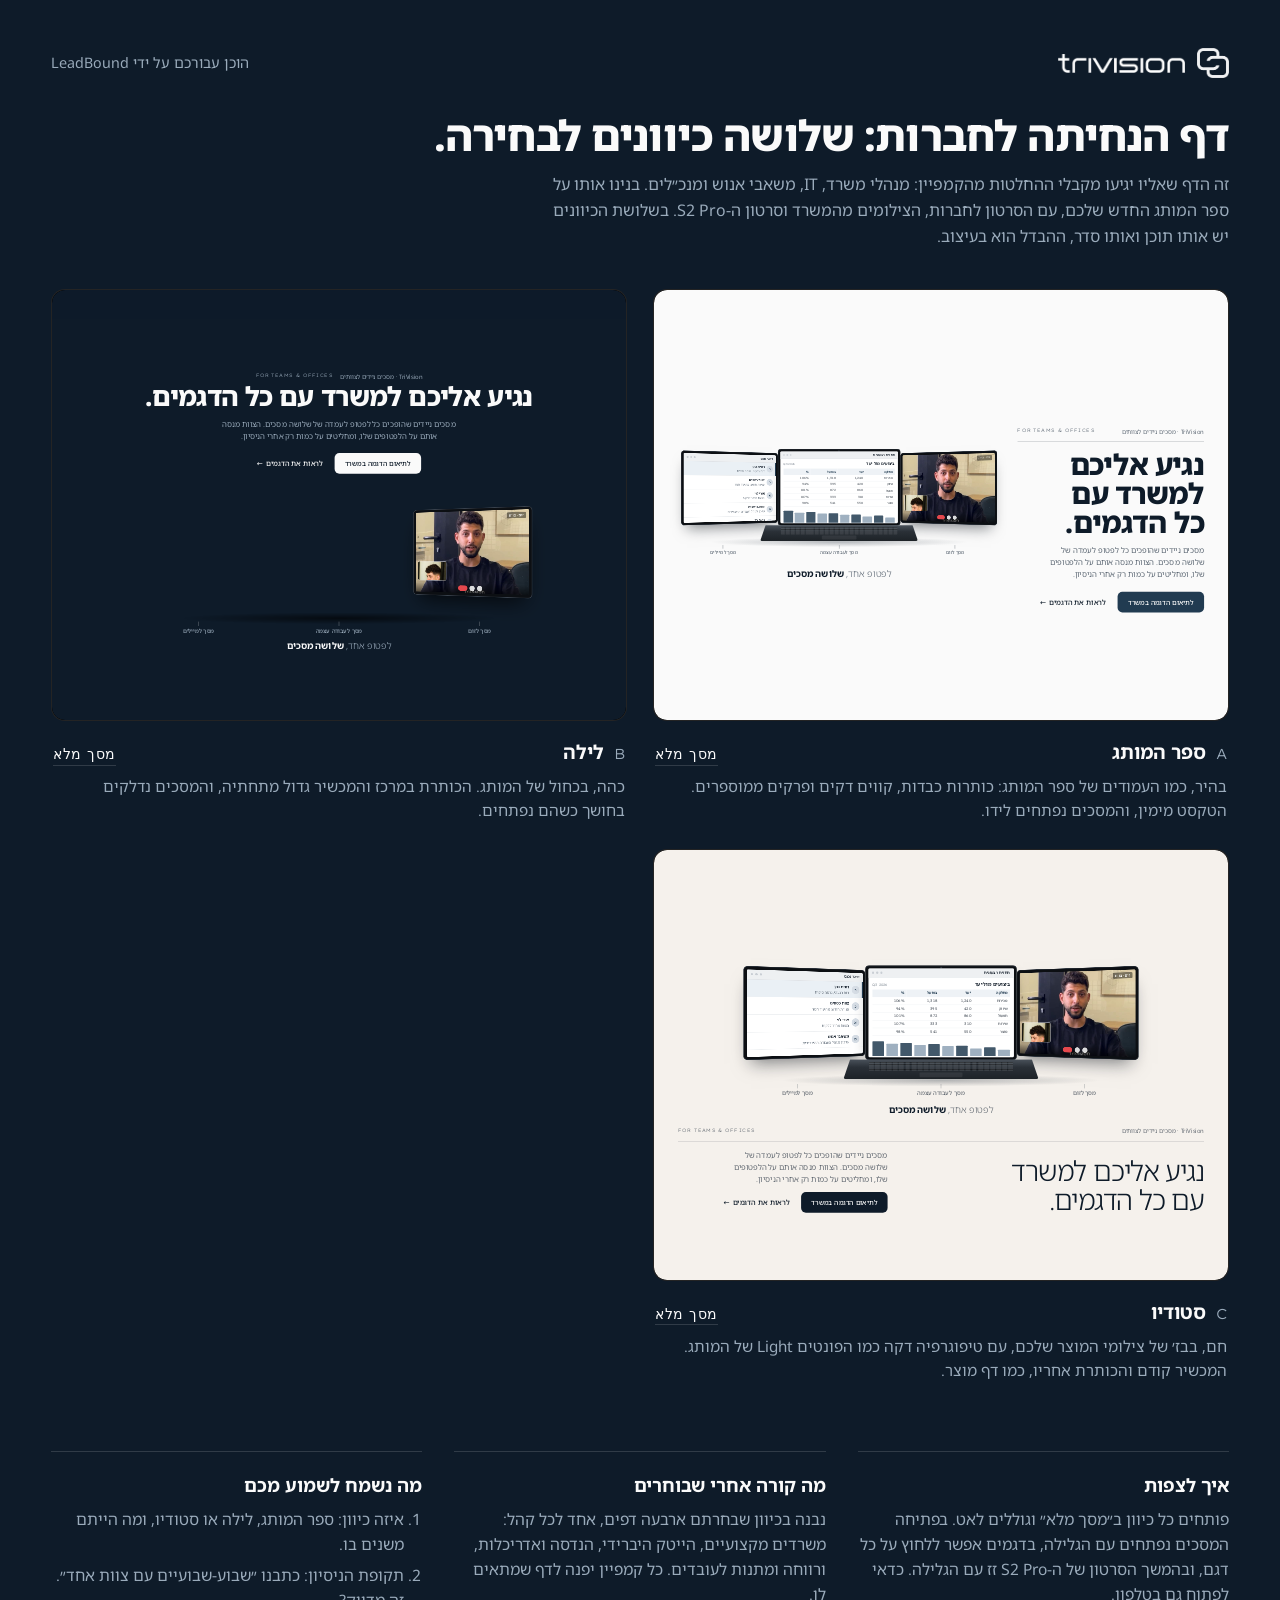
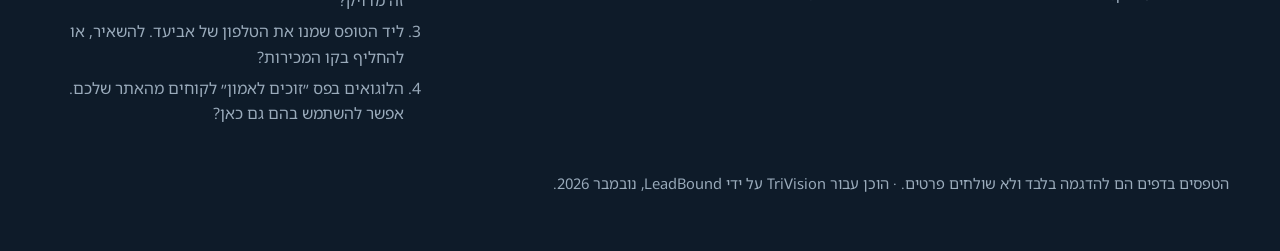
==== index.html @ d9ed1851 "Update TriVision landing mockups (2026-11-02) Co-Authored-By: Claude Opus 5.5 <noreply@anthropic.com" ====
<!doctype html>
<html lang="he" dir="rtl">
<head>
<meta charset="utf-8">
<meta name="robots" content="noindex, nofollow">
<meta name="viewport" content="width=device-width, initial-scale=1">
<title>TriVision · דף נחיתה לחברות</title>
<link rel="icon" href="assets/brand/icon-navy.png">
<link rel="preconnect" href="https://fonts.googleapis.com"><link rel="preconnect" href="https://fonts.gstatic.com" crossorigin><link rel="stylesheet" href="https://fonts.googleapis.com/css2?family=Noto+Sans+Hebrew:wght@300;400;500;700;800&family=Lexend+Exa:wght@200;300;400&display=swap">
<style>
  :root { --bg: #0e1b29; --ink: #fafafa; --soft: #9aabbb; --line: rgb(250 250 250 / 0.14); }
  * { box-sizing: border-box; }
  body { margin: 0; background: var(--bg); color: var(--ink); font: 400 16px/1.6 "Noto Sans Hebrew", system-ui, sans-serif; }
  bdi { white-space: nowrap; }
  header { padding: 48px clamp(16px, 4vw, 56px) 8px; max-width: 1840px; margin: auto; }
  .brand { display: flex; align-items: center; gap: 12px; margin-bottom: 34px; }
  .brand img { filter: brightness(0) invert(1); }
  h1 { margin: 0; font-weight: 800; font-size: clamp(1.8rem, 1.2rem + 1.8vw, 2.8rem); letter-spacing: -0.02em; line-height: 1.1; }
  header p { margin: 14px 0 0; color: var(--soft); max-width: 76ch; }
  .grid { display: grid; grid-template-columns: repeat(3, minmax(0, 1fr)); gap: 26px; padding: 32px clamp(16px, 4vw, 56px) 40px; max-width: 1840px; margin: auto; }
  @media (max-width: 1300px) { .grid { grid-template-columns: repeat(2, minmax(0, 1fr)); } }
  @media (max-width: 800px) { .grid { grid-template-columns: 1fr; } }
  figure { margin: 0; display: flex; flex-direction: column; }
  .frame { position: relative; aspect-ratio: 4 / 3; border: 1px solid var(--line); border-radius: 14px; overflow: hidden; background: #000; }
  iframe { position: absolute; top: 0; right: 0; width: 1440px; height: 1080px; border: 0; transform-origin: top right; }
  figcaption { padding: 16px 2px 0; }
  .row { display: flex; justify-content: space-between; align-items: baseline; gap: 16px; }
  figcaption b { font-weight: 700; font-size: 1.2rem; }
  figcaption p { margin: 6px 0 0; color: var(--soft); font-size: 0.96rem; max-width: 62ch; }
  figcaption a { color: var(--ink); font: 300 0.85rem/1 "Lexend Exa", sans-serif; letter-spacing: .04em; white-space: nowrap; text-decoration: none; border-bottom: 1px solid var(--line); padding-bottom: 4px; }
  .num { font: 300 0.9rem/1 "Lexend Exa", sans-serif; color: var(--soft); margin-inline-end: 10px; }
  .by { margin-inline-start: auto; font-size: .9rem; color: var(--soft); }
  .next { max-width: 1840px; margin: 0 auto 40px; padding: 28px clamp(16px, 4vw, 56px) 0; display: grid; grid-template-columns: repeat(3, minmax(0, 1fr)); gap: 32px; }
  .next > div { border-top: 1px solid var(--line); padding-top: 18px; }
  .next h2 { margin: 0 0 8px; font-size: 1.15rem; font-weight: 700; }
  .next p, .next ol { margin: 0; color: var(--soft); font-size: .98rem; }
  .next ol { padding-inline-start: 1.2em; }
  .next li { margin-bottom: 6px; }
  @media (max-width: 900px) { .next { grid-template-columns: 1fr; } }
  footer { max-width: 1840px; margin: auto; padding: 0 clamp(16px, 4vw, 56px) 56px; color: var(--soft); font-size: 0.92rem; }
</style>
</head>
<body>
<header>
  <div class="brand"><img src="assets/brand/icon-navy.png" alt="" style="height:30px"><img src="assets/brand/wordmark-ink.png" alt="TriVision" style="height:19px"><span class="by">הוכן עבורכם על ידי LeadBound</span></div>
  <h1>דף הנחיתה לחברות: שלושה כיוונים לבחירה.</h1>
  <p>זה הדף שאליו יגיעו מקבלי ההחלטות מהקמפיין: מנהלי משרד, IT, משאבי אנוש ומנכ״לים. בנינו אותו על ספר המותג החדש שלכם, עם הסרטון לחברות, הצילומים מהמשרד וסרטון ה-<bdi>S2 Pro</bdi>. בשלושת הכיוונים יש אותו תוכן ואותו סדר, ההבדל הוא בעיצוב.</p>
</header>
<main class="grid">
  <figure><div class="frame"><iframe src="a-brand/index.html" title="כיוון A" loading="lazy"></iframe></div>
    <figcaption><div class="row"><div><span class="num">A</span><b>ספר המותג</b></div><a href="a-brand/index.html" target="_blank">מסך מלא</a></div>
    <p>בהיר, כמו העמודים של ספר המותג: כותרות כבדות, קווים דקים ופרקים ממוספרים. הטקסט מימין, והמסכים נפתחים לידו.</p></figcaption></figure>
  <figure><div class="frame"><iframe src="b-night/index.html" title="כיוון B" loading="lazy"></iframe></div>
    <figcaption><div class="row"><div><span class="num">B</span><b>לילה</b></div><a href="b-night/index.html" target="_blank">מסך מלא</a></div>
    <p>כהה, בכחול של המותג. הכותרת במרכז והמכשיר גדול מתחתיה, והמסכים נדלקים בחושך כשהם נפתחים.</p></figcaption></figure>
  <figure><div class="frame"><iframe src="c-studio/index.html" title="כיוון C" loading="lazy"></iframe></div>
    <figcaption><div class="row"><div><span class="num">C</span><b>סטודיו</b></div><a href="c-studio/index.html" target="_blank">מסך מלא</a></div>
    <p>חם, בבז׳ של צילומי המוצר שלכם, עם טיפוגרפיה דקה כמו הפונטים Light של המותג. המכשיר קודם והכותרת אחריו, כמו דף מוצר.</p></figcaption></figure>
</main>
<section class="next">
  <div><h2>איך לצפות</h2><p>פותחים כל כיוון ב״מסך מלא״ וגוללים לאט. בפתיחה המסכים נפתחים עם הגלילה, בדגמים אפשר ללחוץ על כל דגם, ובהמשך הסרטון של ה-<bdi>S2 Pro</bdi> זז עם הגלילה. כדאי לפתוח גם בטלפון.</p></div>
  <div><h2>מה קורה אחרי שבוחרים</h2><p>נבנה בכיוון שבחרתם ארבעה דפים, אחד לכל קהל: משרדים מקצועיים, הייטק היברידי, הנדסה ואדריכלות, ורווחה ומתנות לעובדים. כל קמפיין יפנה לדף שמתאים לו.</p></div>
  <div><h2>מה נשמח לשמוע מכם</h2><ol>
    <li>איזה כיוון: ספר המותג, לילה או סטודיו, ומה הייתם משנים בו.</li>
    <li>תקופת הניסיון: כתבנו ״שבוע-שבועיים עם צוות אחד״. זה מדויק?</li>
    <li>ליד הטופס שמנו את הטלפון של אביעד. להשאיר, או להחליף בקו המכירות?</li>
    <li>הלוגואים בפס ״זוכים לאמון״ לקוחים מהאתר שלכם. אפשר להשתמש בהם גם כאן?</li>
  </ol></div>
</section>
<footer>הטפסים בדפים הם להדגמה בלבד ולא שולחים פרטים. · הוכן עבור TriVision על ידי LeadBound, נובמבר 2026.</footer>
<script>
  // scale each 1440px-wide preview to its frame
  const fit = () => document.querySelectorAll('.frame').forEach((f) => {
    const s = f.clientWidth / 1440; const i = f.querySelector('iframe');
    i.style.transform = `scale(${s})`; i.style.height = (f.clientHeight / s) + 'px';
  });
  addEventListener('resize', fit); fit();
</script>
</body>
</html>
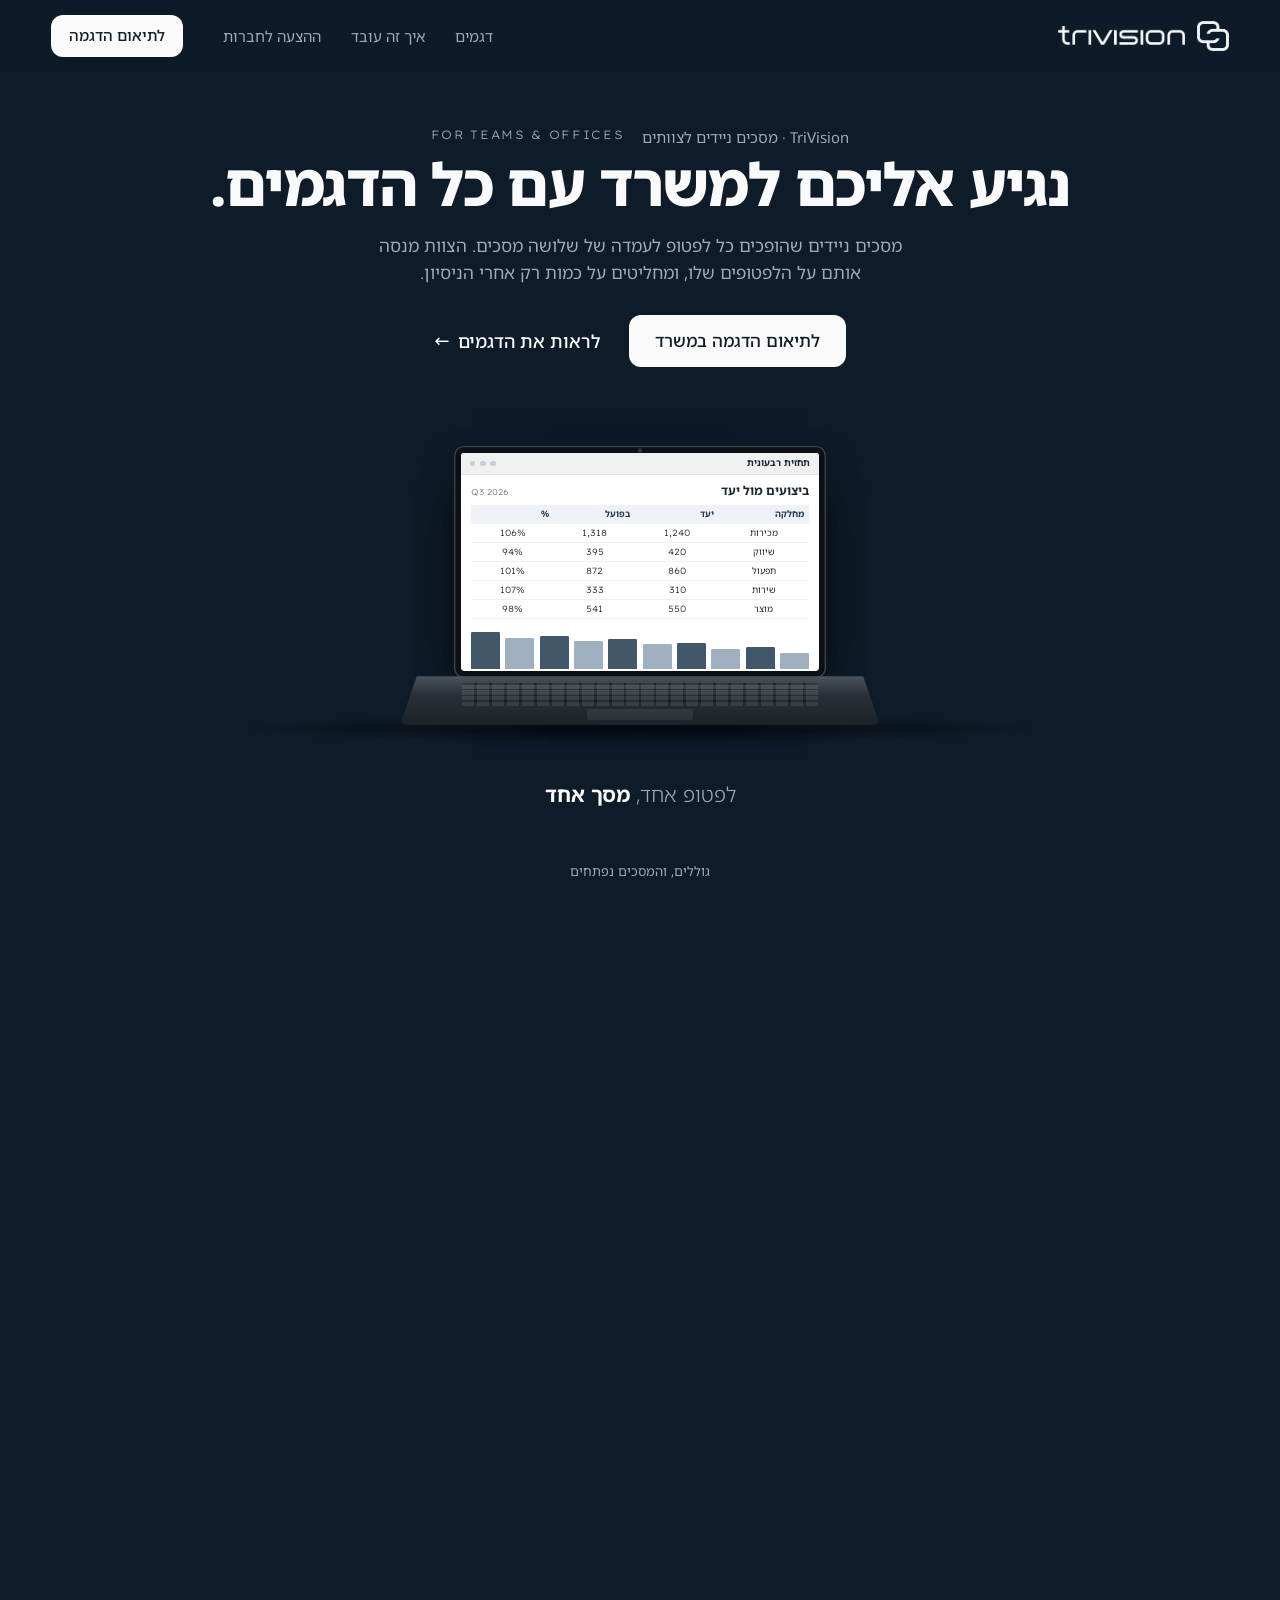
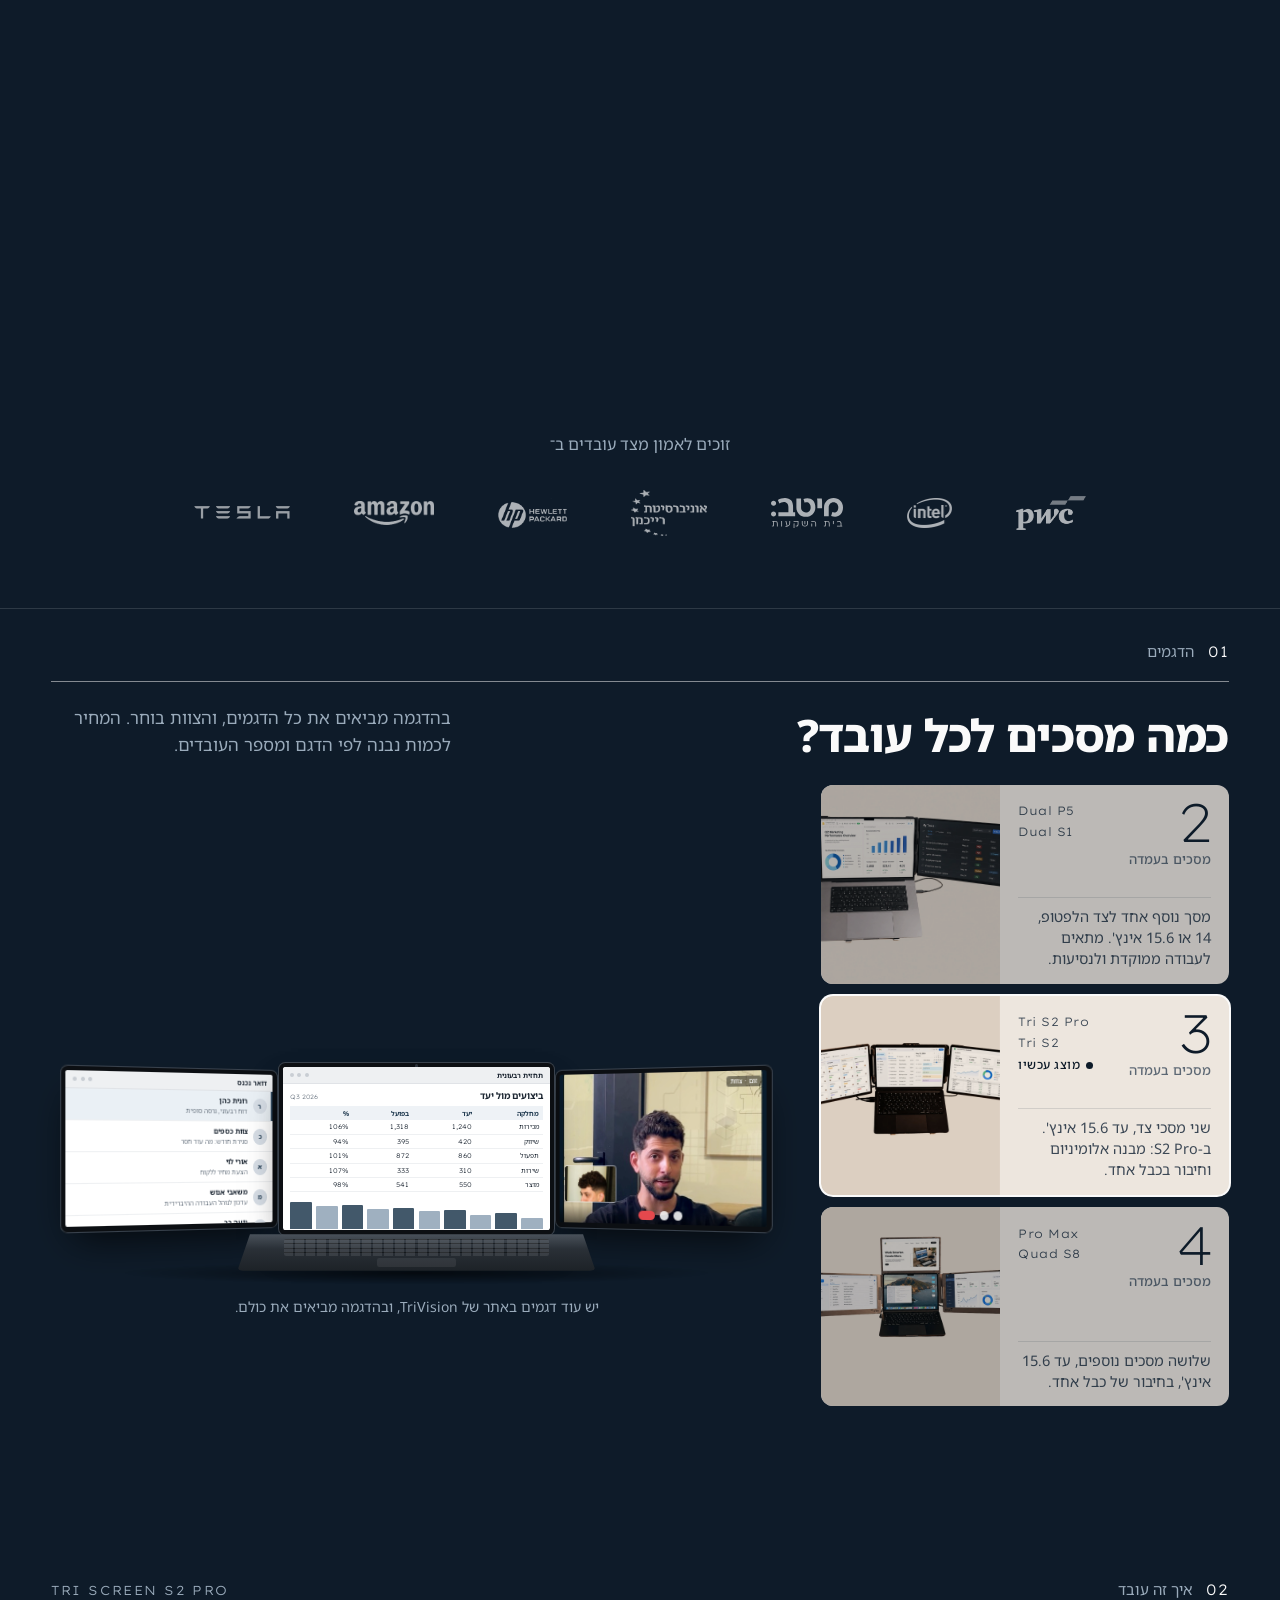
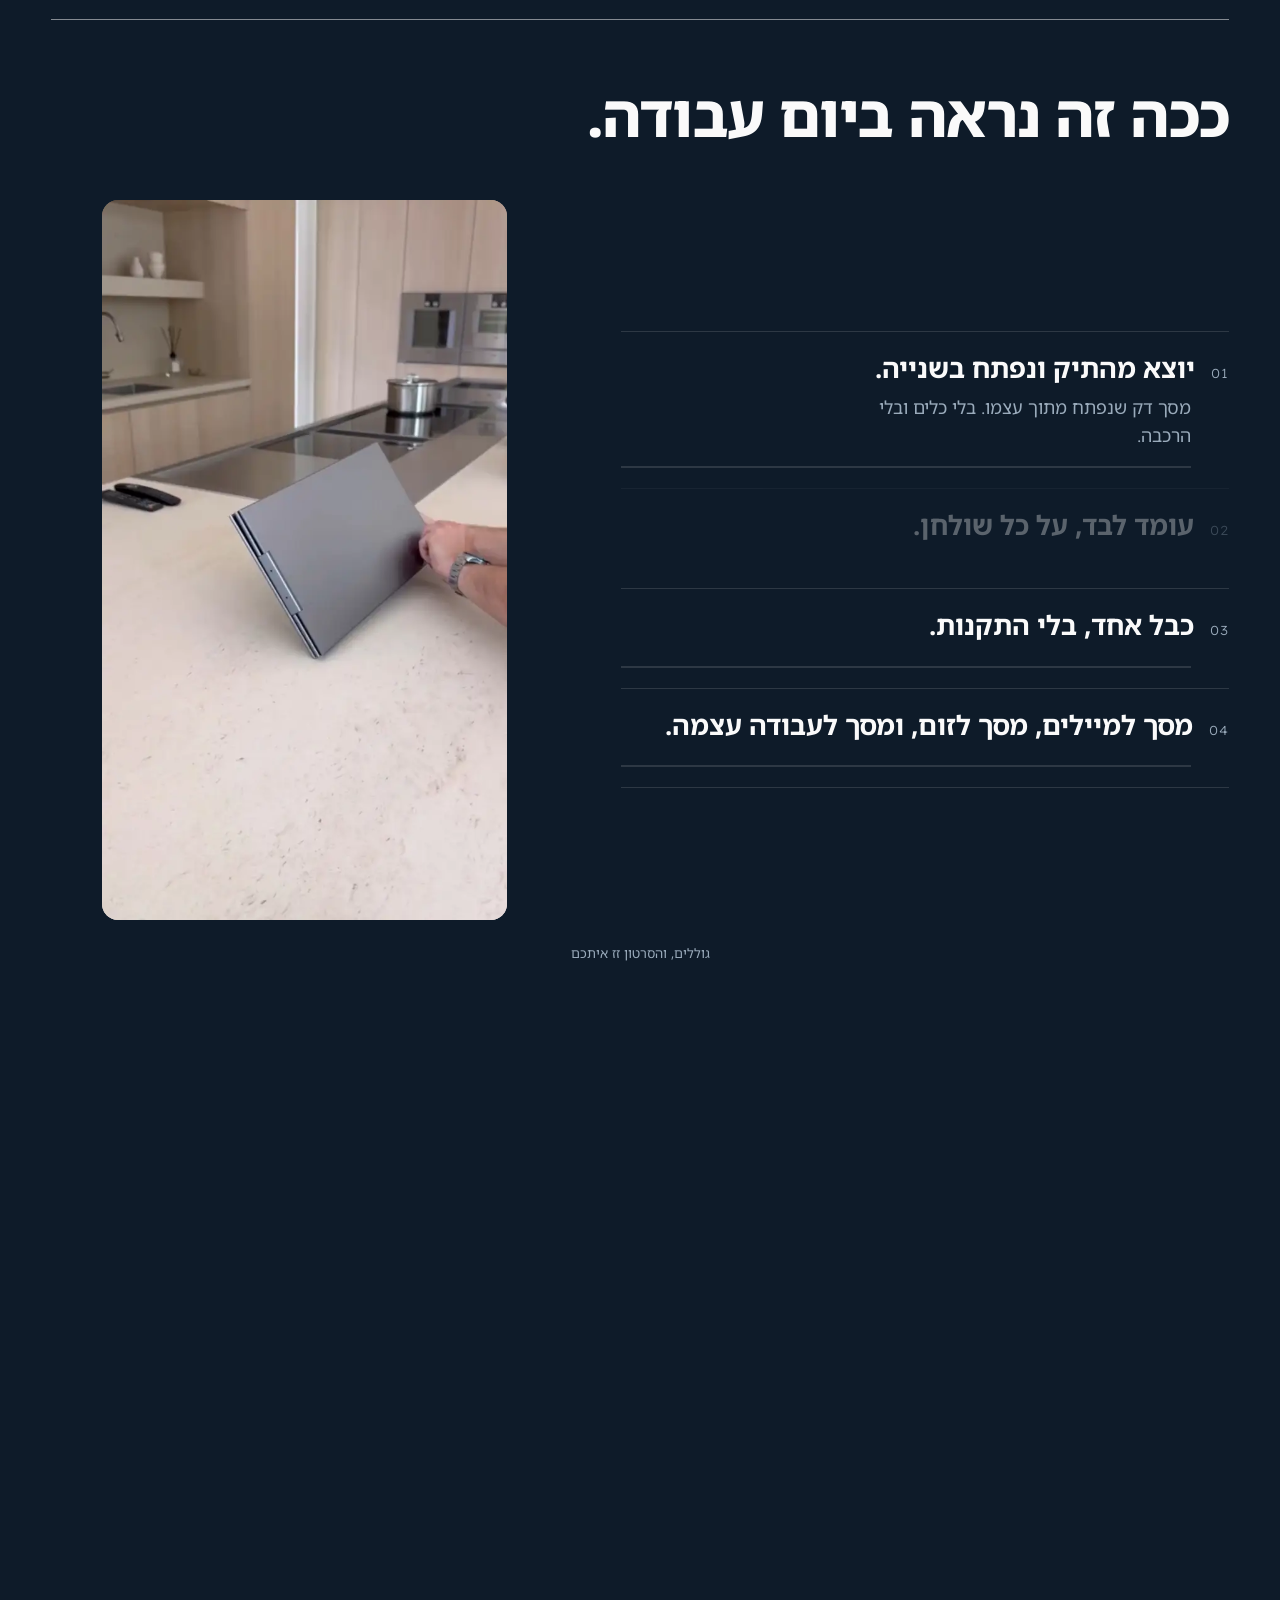
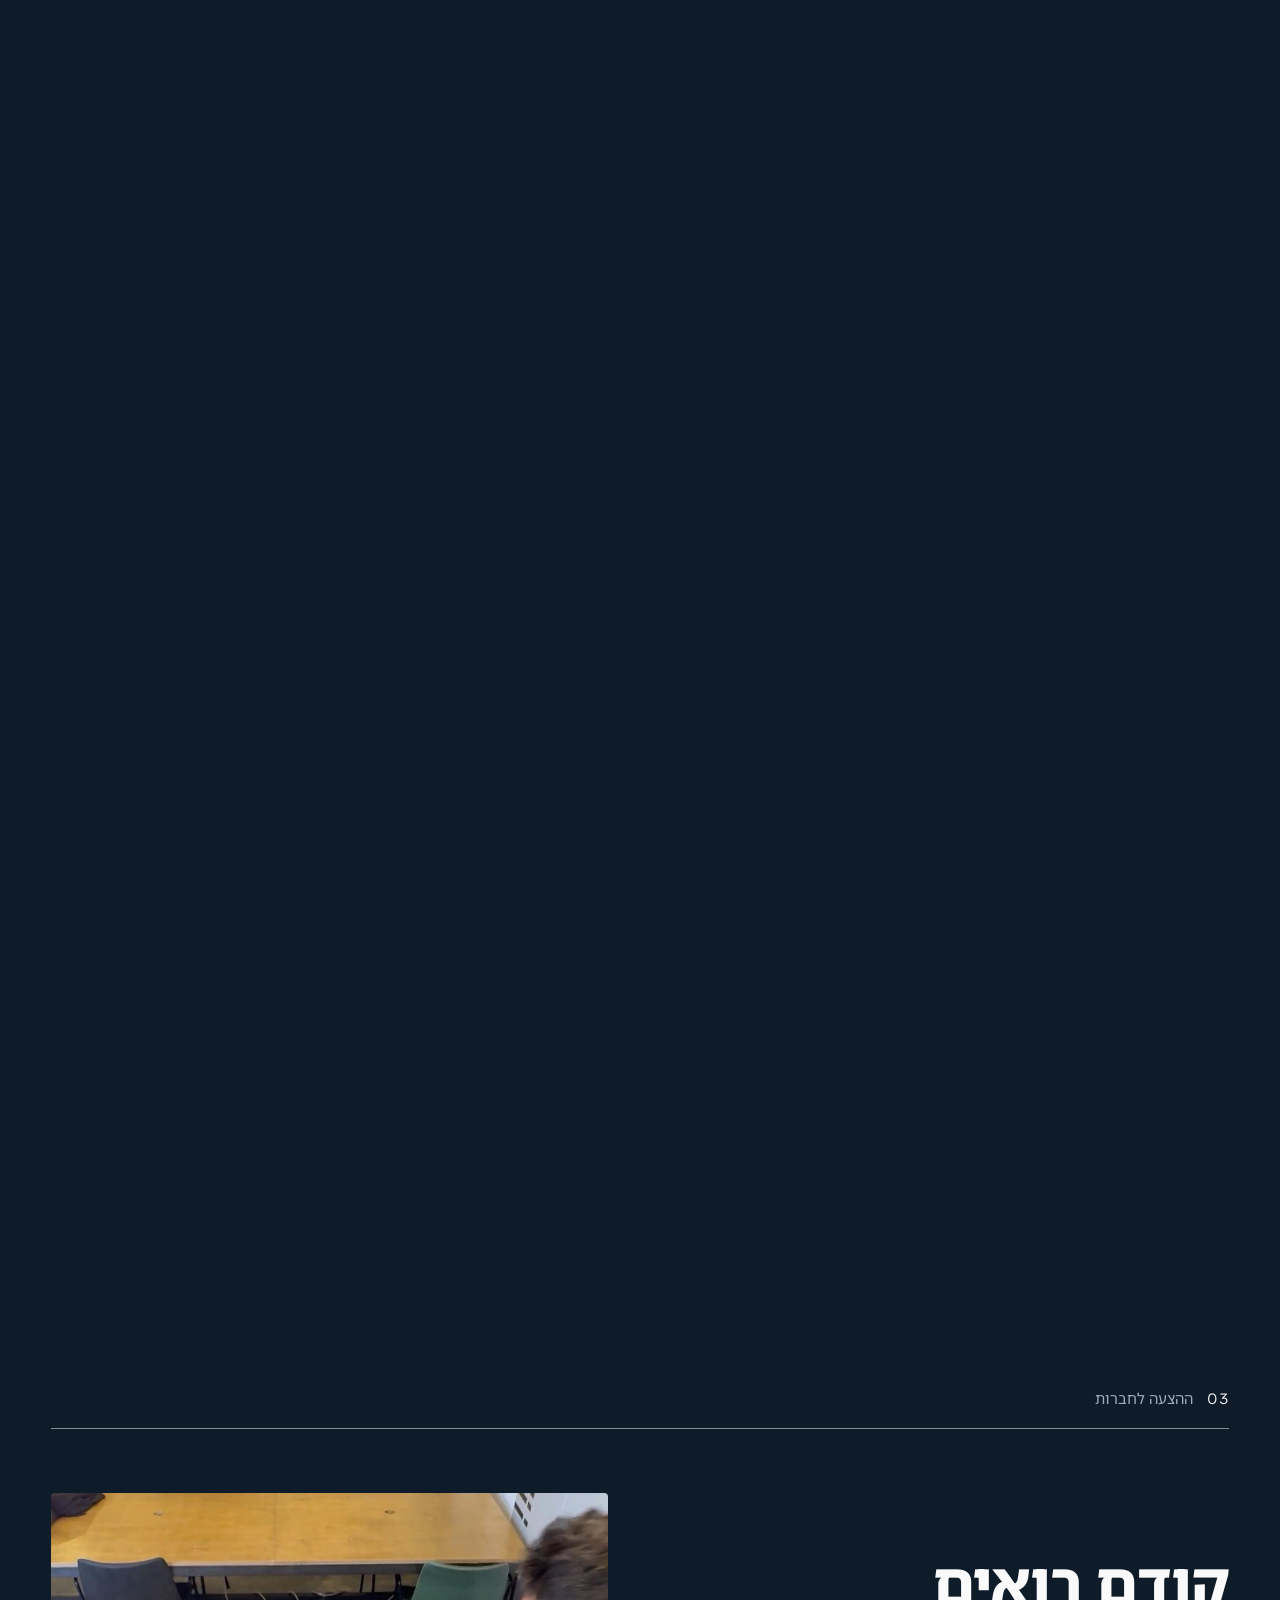
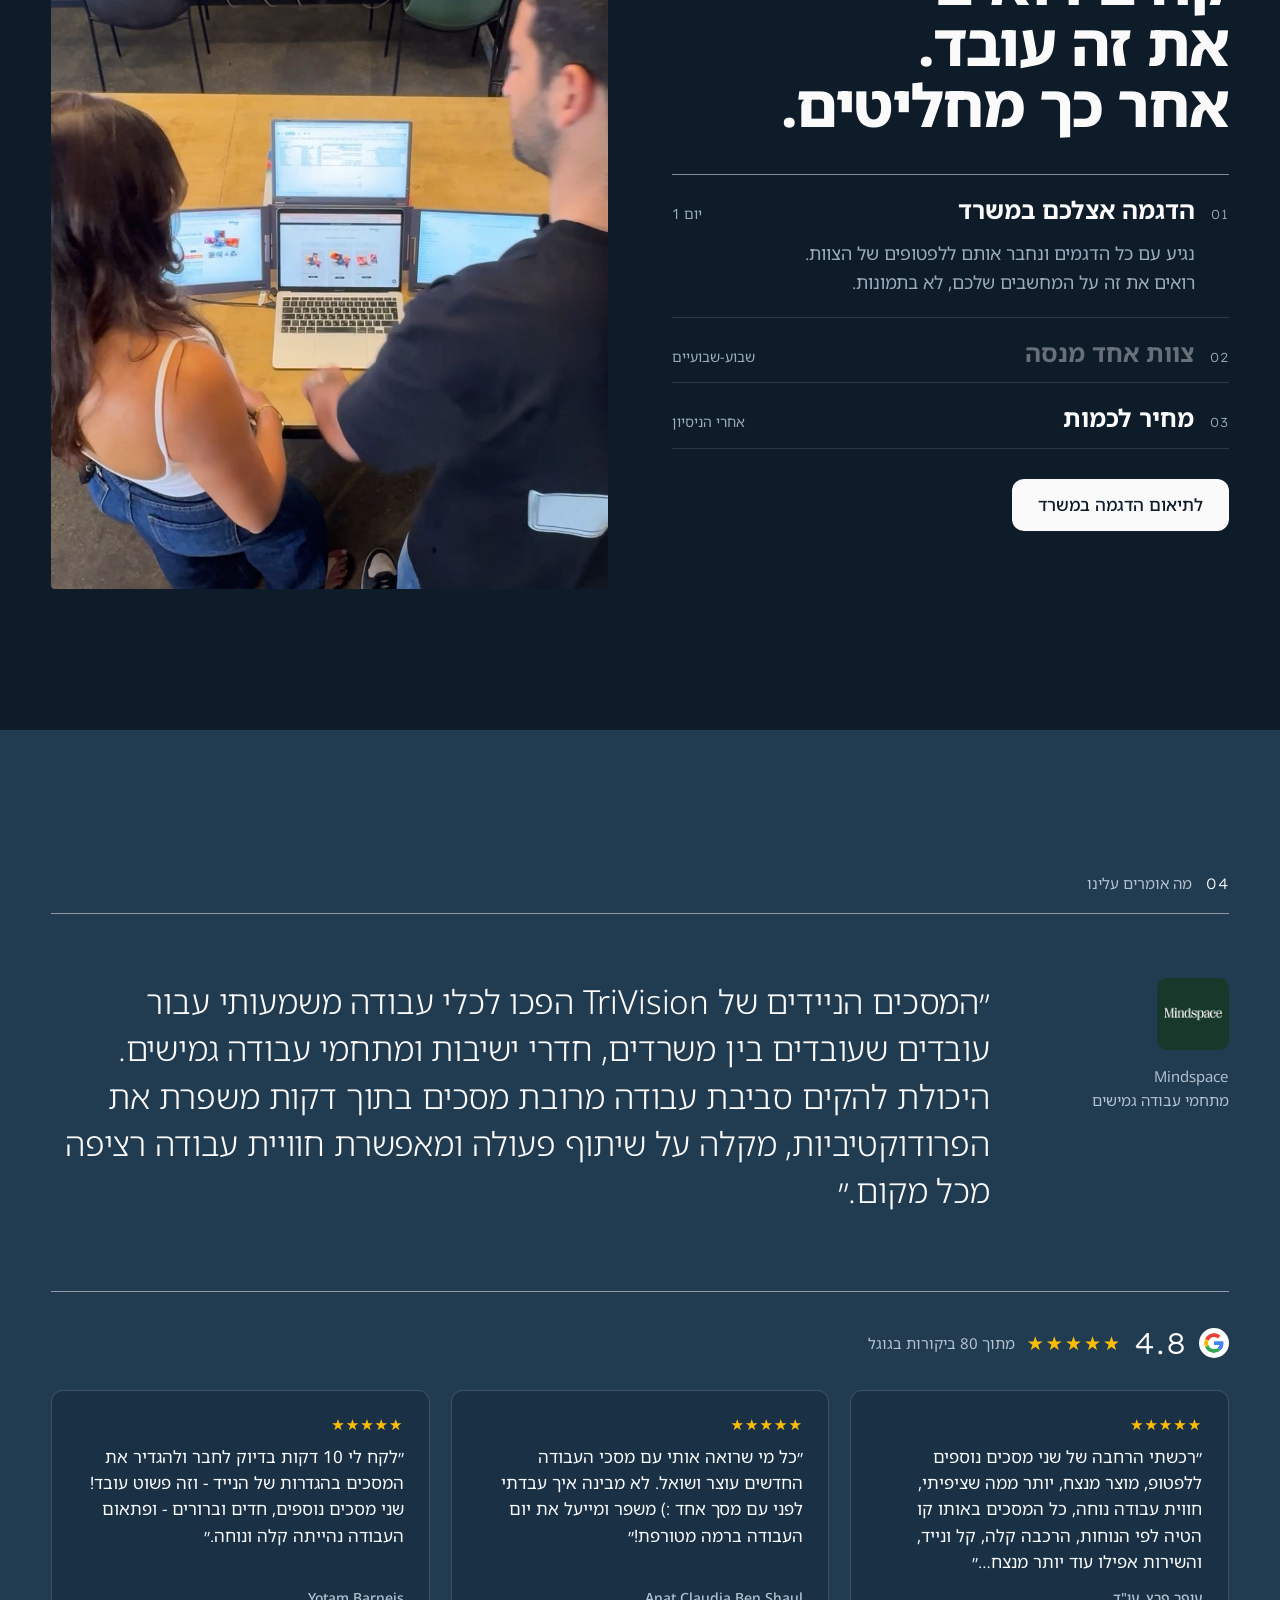
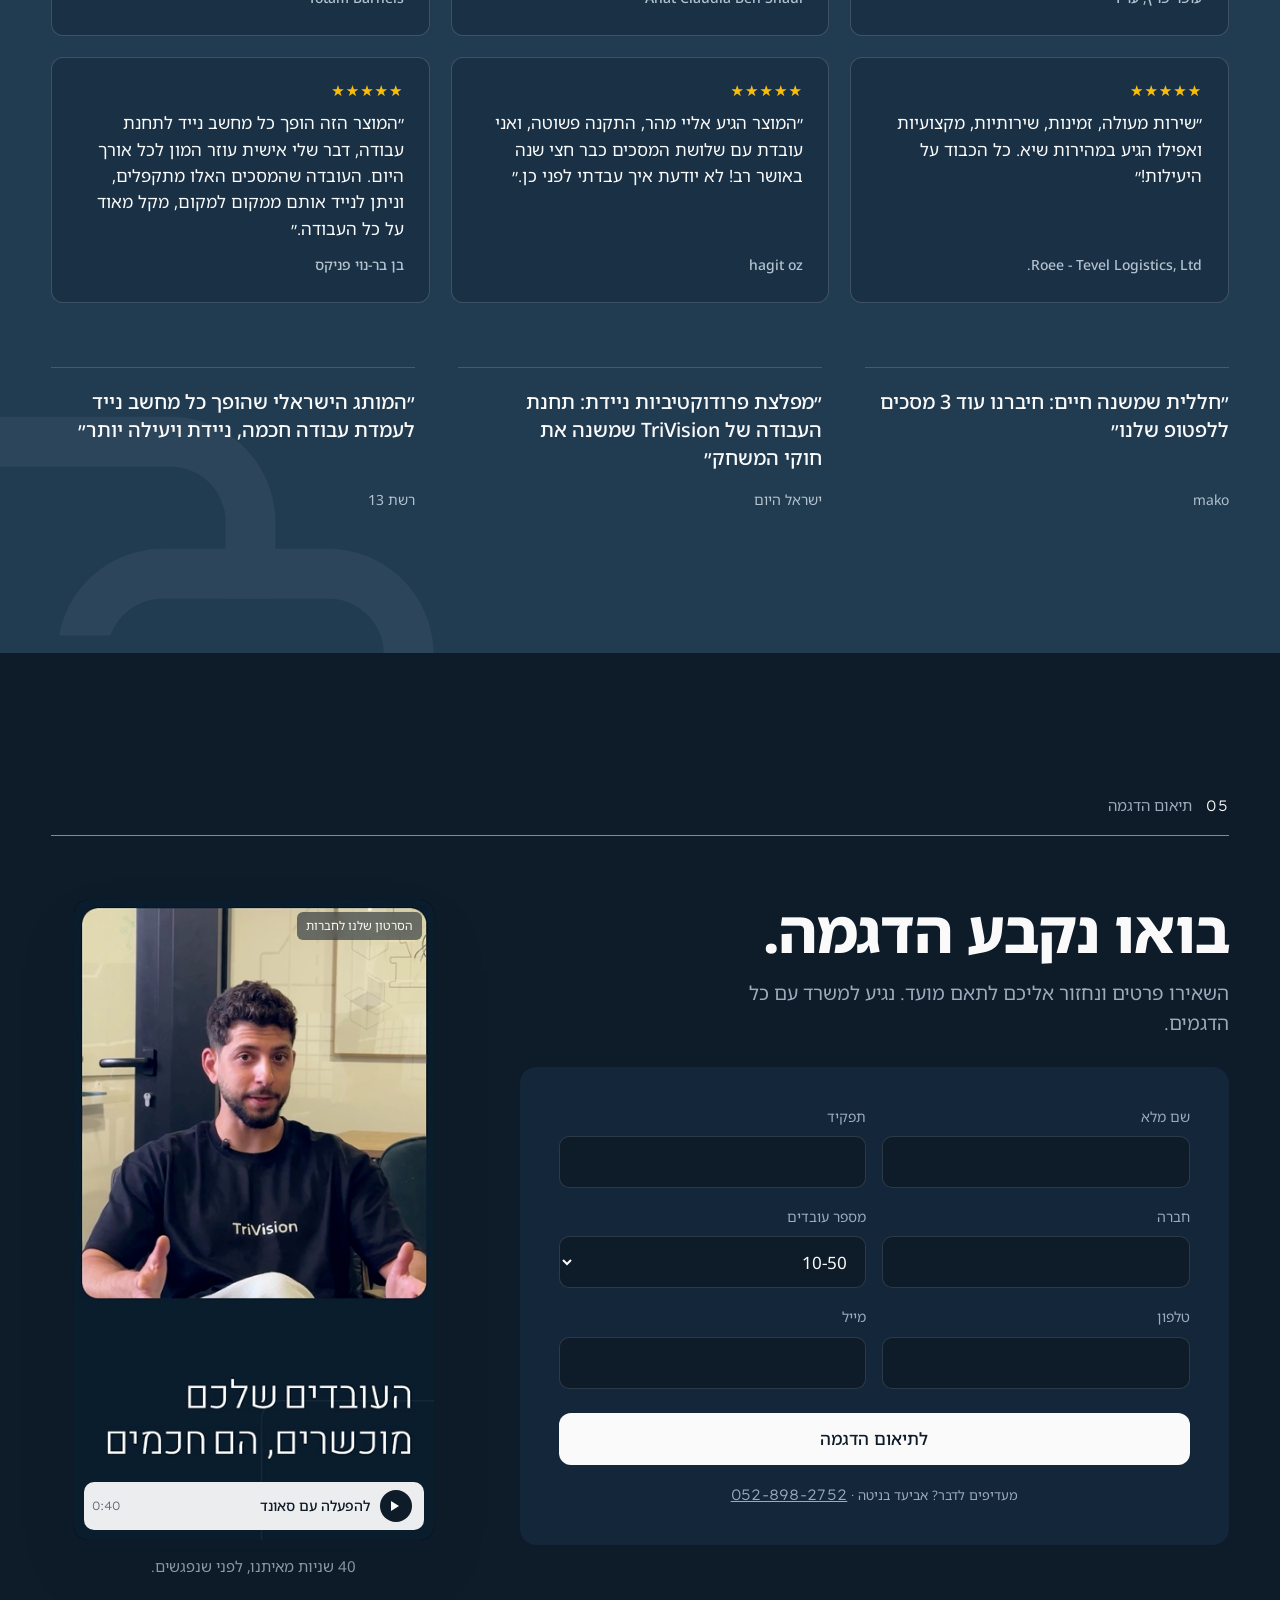
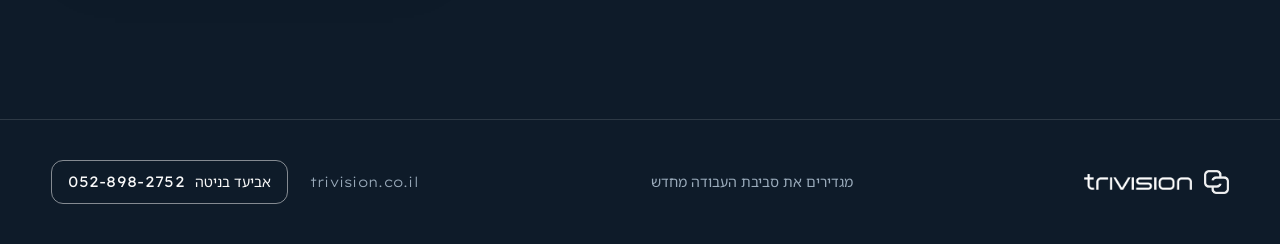
==== commit 3c29193a: "Update the TriVision landing page (2026-11-04) Co-Authored-By: Claude Opus 5.5 <noreply@anthropic.co" ====
--- a/index.html
+++ b/index.html
@@ -1,80 +1,189 @@
 <!doctype html>
-<html lang="he" dir="rtl">
+<html lang="he" dir="rtl" data-theme="night">
 <head>
 <meta charset="utf-8">
+<meta name="viewport" content="width=device-width, initial-scale=1">
 <meta name="robots" content="noindex, nofollow">
-<meta name="viewport" content="width=device-width, initial-scale=1">
-<title>TriVision · דף נחיתה לחברות</title>
+<title>TriVision לחברות</title>
+<meta name="description" content="מסכים ניידים לצוותים: הדגמה במשרד, תקופת ניסיון ומחיר לכמות.">
 <link rel="icon" href="assets/brand/icon-navy.png">
 <link rel="preconnect" href="https://fonts.googleapis.com"><link rel="preconnect" href="https://fonts.gstatic.com" crossorigin><link rel="stylesheet" href="https://fonts.googleapis.com/css2?family=Noto+Sans+Hebrew:wght@300;400;500;700;800&family=Lexend+Exa:wght@200;300;400&display=swap">
-<style>
-  :root { --bg: #0e1b29; --ink: #fafafa; --soft: #9aabbb; --line: rgb(250 250 250 / 0.14); }
-  * { box-sizing: border-box; }
-  body { margin: 0; background: var(--bg); color: var(--ink); font: 400 16px/1.6 "Noto Sans Hebrew", system-ui, sans-serif; }
-  bdi { white-space: nowrap; }
-  header { padding: 48px clamp(16px, 4vw, 56px) 8px; max-width: 1840px; margin: auto; }
-  .brand { display: flex; align-items: center; gap: 12px; margin-bottom: 34px; }
-  .brand img { filter: brightness(0) invert(1); }
-  h1 { margin: 0; font-weight: 800; font-size: clamp(1.8rem, 1.2rem + 1.8vw, 2.8rem); letter-spacing: -0.02em; line-height: 1.1; }
-  header p { margin: 14px 0 0; color: var(--soft); max-width: 76ch; }
-  .grid { display: grid; grid-template-columns: repeat(3, minmax(0, 1fr)); gap: 26px; padding: 32px clamp(16px, 4vw, 56px) 40px; max-width: 1840px; margin: auto; }
-  @media (max-width: 1300px) { .grid { grid-template-columns: repeat(2, minmax(0, 1fr)); } }
-  @media (max-width: 800px) { .grid { grid-template-columns: 1fr; } }
-  figure { margin: 0; display: flex; flex-direction: column; }
-  .frame { position: relative; aspect-ratio: 4 / 3; border: 1px solid var(--line); border-radius: 14px; overflow: hidden; background: #000; }
-  iframe { position: absolute; top: 0; right: 0; width: 1440px; height: 1080px; border: 0; transform-origin: top right; }
-  figcaption { padding: 16px 2px 0; }
-  .row { display: flex; justify-content: space-between; align-items: baseline; gap: 16px; }
-  figcaption b { font-weight: 700; font-size: 1.2rem; }
-  figcaption p { margin: 6px 0 0; color: var(--soft); font-size: 0.96rem; max-width: 62ch; }
-  figcaption a { color: var(--ink); font: 300 0.85rem/1 "Lexend Exa", sans-serif; letter-spacing: .04em; white-space: nowrap; text-decoration: none; border-bottom: 1px solid var(--line); padding-bottom: 4px; }
-  .num { font: 300 0.9rem/1 "Lexend Exa", sans-serif; color: var(--soft); margin-inline-end: 10px; }
-  .by { margin-inline-start: auto; font-size: .9rem; color: var(--soft); }
-  .next { max-width: 1840px; margin: 0 auto 40px; padding: 28px clamp(16px, 4vw, 56px) 0; display: grid; grid-template-columns: repeat(3, minmax(0, 1fr)); gap: 32px; }
-  .next > div { border-top: 1px solid var(--line); padding-top: 18px; }
-  .next h2 { margin: 0 0 8px; font-size: 1.15rem; font-weight: 700; }
-  .next p, .next ol { margin: 0; color: var(--soft); font-size: .98rem; }
-  .next ol { padding-inline-start: 1.2em; }
-  .next li { margin-bottom: 6px; }
-  @media (max-width: 900px) { .next { grid-template-columns: 1fr; } }
-  footer { max-width: 1840px; margin: auto; padding: 0 clamp(16px, 4vw, 56px) 56px; color: var(--soft); font-size: 0.92rem; }
-</style>
+<link rel="stylesheet" href="assets/css/site.css">
+<link rel="stylesheet" href="assets/css/night.css">
 </head>
 <body>
-<header>
-  <div class="brand"><img src="assets/brand/icon-navy.png" alt="" style="height:30px"><img src="assets/brand/wordmark-ink.png" alt="TriVision" style="height:19px"><span class="by">הוכן עבורכם על ידי LeadBound</span></div>
-  <h1>דף הנחיתה לחברות: שלושה כיוונים לבחירה.</h1>
-  <p>זה הדף שאליו יגיעו מקבלי ההחלטות מהקמפיין: מנהלי משרד, IT, משאבי אנוש ומנכ״לים. בנינו אותו על ספר המותג החדש שלכם, עם הסרטון לחברות, הצילומים מהמשרד וסרטון ה-<bdi>S2 Pro</bdi>. בשלושת הכיוונים יש אותו תוכן ואותו סדר, ההבדל הוא בעיצוב.</p>
+<a class="skip" href="#main">דילוג לתוכן</a>
+<header class="hdr">
+  <div class="wrap hdr__in">
+    <a class="logo" href="#top" aria-label="TriVision, לראש הדף"><img class="logo__icon" src="assets/brand/icon-navy.png" alt=""><img class="logo__word" src="assets/brand/wordmark-ink.png" alt="trivision"></a>
+    <nav class="nav" aria-label="ניווט בדף"><a href="#models">דגמים</a><a href="#how">איך זה עובד</a><a href="#offer">ההצעה לחברות</a></nav>
+    <a class="btn btn--sm" href="#demo">לתיאום הדגמה</a>
+  </div>
 </header>
-<main class="grid">
-  <figure><div class="frame"><iframe src="a-brand/index.html" title="כיוון A" loading="lazy"></iframe></div>
-    <figcaption><div class="row"><div><span class="num">A</span><b>ספר המותג</b></div><a href="a-brand/index.html" target="_blank">מסך מלא</a></div>
-    <p>בהיר, כמו העמודים של ספר המותג: כותרות כבדות, קווים דקים ופרקים ממוספרים. הטקסט מימין, והמסכים נפתחים לידו.</p></figcaption></figure>
-  <figure><div class="frame"><iframe src="b-night/index.html" title="כיוון B" loading="lazy"></iframe></div>
-    <figcaption><div class="row"><div><span class="num">B</span><b>לילה</b></div><a href="b-night/index.html" target="_blank">מסך מלא</a></div>
-    <p>כהה, בכחול של המותג. הכותרת במרכז והמכשיר גדול מתחתיה, והמסכים נדלקים בחושך כשהם נפתחים.</p></figcaption></figure>
-  <figure><div class="frame"><iframe src="c-studio/index.html" title="כיוון C" loading="lazy"></iframe></div>
-    <figcaption><div class="row"><div><span class="num">C</span><b>סטודיו</b></div><a href="c-studio/index.html" target="_blank">מסך מלא</a></div>
-    <p>חם, בבז׳ של צילומי המוצר שלכם, עם טיפוגרפיה דקה כמו הפונטים Light של המותג. המכשיר קודם והכותרת אחריו, כמו דף מוצר.</p></figcaption></figure>
+<main id="main">
+<section class="hero3 hero3--c" id="top" data-hero data-unfold>
+  <div class="hero3__track">
+    <div class="hero3__sticky">
+      <div class="wrap hero3__grid">
+        <div class="hero3__copy">
+          <div class="hero3__eyebrow"><span>TriVision · מסכים ניידים לצוותים</span><span class="latin">FOR TEAMS &amp; OFFICES</span></div>
+          <h1>נגיע אליכם למשרד עם כל הדגמים.</h1>
+          <p class="hero3__sub">מסכים ניידים שהופכים כל לפטופ לעמדה של שלושה מסכים. הצוות מנסה אותם על הלפטופים שלו, ומחליטים על כמות רק אחרי הניסיון.</p>
+          <div class="cta-row"><a class="btn" href="#demo">לתיאום הדגמה במשרד</a><a class="link-more" href="#models">לראות את הדגמים <span aria-hidden="true">←</span></a></div>
+        </div><div class="hero3__dev">
+          <div class="dev" data-unfold-dev role="img" aria-label="לפטופ עם מסכים ניידים של TriVision שנפתחים לצדדים">
+      <div class="dev__rig">
+        <span class="dev__shadow"></span>
+        
+        <div class="dev__scr dev__scr--l"><div class="ui"><div class="ui__bar">דואר נכנס<i></i><i></i><i></i></div><div class="mail__row is-sel"><em>ר</em><b>רונית כהן</b><span>דוח רבעוני, גרסה סופית</span></div><div class="mail__row"><em>כ</em><b>צוות כספים</b><span>סגירת חודש: מה עוד חסר</span></div><div class="mail__row"><em>א</em><b>אורי לוי</b><span>הצעת מחיר ללקוח</span></div><div class="mail__row"><em>מ</em><b>משאבי אנוש</b><span>עדכון לנוהל העבודה ההיברידית</span></div><div class="mail__row"><em>נ</em><b>נועה בר</b><span>סיכום ישיבת הנהלה</span></div><div class="mail__row"><em>ת</em><b>תמיכה</b><span>עדכון תוכנה ביום חמישי</span></div><div class="mail__row"><em>ד</em><b>דנה שמיר</b><span>הזמנה לפגישה: תכנון 2027</span></div></div></div>
+        <a class="dev__scr dev__scr--r" href="#pitch" data-play-pitch aria-label="לצפייה בסרטון לחברות"><div class="ui call"><video muted playsinline loop preload="metadata" poster="assets/img/poster-master.jpg" data-zoom-video><source src="assets/video/b2b-master.mp4" type="video/mp4"></video><span class="call__live">זום · צוות</span><span class="call__self"><img src="assets/img/face-self.jpg" alt=""></span><span class="call__ctl"><i></i><i></i><i class="end"></i></span></div></a>
+        <div class="dev__lid"><div class="ui sheet"><div class="ui__bar">תחזית רבעונית<i></i><i></i><i></i></div>
+          <div class="sheet__title">ביצועים מול יעד<small>Q3 2026</small></div>
+          <table><tr><th>מחלקה</th><th>יעד</th><th>בפועל</th><th>%</th></tr><tr><td>מכירות</td><td>1,240</td><td>1,318</td><td>106%</td></tr><tr><td>שיווק</td><td>420</td><td>395</td><td>94%</td></tr><tr><td>תפעול</td><td>860</td><td>872</td><td>101%</td></tr><tr><td>שירות</td><td>310</td><td>333</td><td>107%</td></tr><tr><td>מוצר</td><td>550</td><td>541</td><td>98%</td></tr></table>
+          <div class="sheet__bars"><i style="height:38%"></i><i style="height:52%"></i><i style="height:46%"></i><i style="height:61%"></i><i style="height:58%"></i><i style="height:70%"></i><i style="height:66%"></i><i style="height:78%"></i><i style="height:74%"></i><i style="height:88%"></i></div></div></div>
+        <div class="dev__deck"></div>
+        <div class="dev__lbls" aria-hidden="true"><span class="l">מסך למיילים</span><span class="c">מסך לעבודה עצמה</span><span class="r">מסך לזום</span></div>
+      </div>
+    </div>
+          <p class="hero3__count">לפטופ אחד, <b data-count>מסך אחד</b></p>
+        </div>
+      </div>
+      <p class="hero3__hint">גוללים, והמסכים נפתחים</p>
+    </div>
+  </div>
+</section>
+<section class="trust" aria-label="לקוחות">
+  <div class="wrap trust__in">
+    <p class="trust__label">זוכים לאמון מצד עובדים ב־</p>
+    <ul class="trust__logos"><li><img src="assets/logos/ink/pwc.png" alt="PwC" style="--h:34px" loading="lazy"></li><li><img src="assets/logos/ink/intel.png" alt="Intel" style="--h:30px" loading="lazy"></li><li><img src="assets/logos/x.svg" alt="מיטב" style="--h:30px" loading="lazy"></li><li><img src="assets/logos/ink/reichmanuni_svg.png" alt="אוניברסיטת רייכמן" style="--h:46px" loading="lazy"></li><li><img src="assets/logos/ink/36.png" alt="HP" style="--h:30px" loading="lazy"></li><li><img src="assets/logos/ink/29.png" alt="Amazon" style="--h:24px" loading="lazy"></li><li><img src="assets/logos/ink/34.png" alt="Tesla" style="--h:13px" loading="lazy"></li></ul>
+  </div>
+</section>
+
+<section class="prod" id="models" data-prod data-n="3">
+  <div class="wrap prod__wrap">
+    <header class="sec__head"><span class="sec__num">01</span><span class="sec__label">הדגמים</span></header>
+    <div class="prod__head">
+      <h2 class="h2">כמה מסכים לכל עובד?</h2>
+      <p class="lede">בהדגמה מביאים את כל הדגמים, והצוות בוחר. המחיר לכמות נבנה לפי הדגם ומספר העובדים.</p>
+    </div>
+    <div class="prod__main">
+      <div class="prod__cards" role="tablist" aria-label="בחירת דגם"><button class="pcard" type="button" role="tab" data-n="2" aria-selected="false"><span class="pcard__top"><span class="pcard__n">2<small>מסכים בעמדה</small></span><span class="pcard__names">Dual P5<br>Dual S1<br><span class="pcard__sel">מוצג עכשיו</span></span></span><span class="pcard__img"><img src="assets/img/dual-p5.jpg" alt="" loading="lazy"></span><span class="pcard__p">מסך נוסף אחד לצד הלפטופ, 14 או 15.6 אינץ'. מתאים לעבודה ממוקדת ולנסיעות.</span></button><button class="pcard" type="button" role="tab" data-n="3" aria-selected="true"><span class="pcard__top"><span class="pcard__n">3<small>מסכים בעמדה</small></span><span class="pcard__names">Tri S2 Pro<br>Tri S2<br><span class="pcard__sel">מוצג עכשיו</span></span></span><span class="pcard__img"><img src="assets/img/tri-s2.jpg" alt="" loading="lazy"></span><span class="pcard__p">שני מסכי צד, עד 15.6 אינץ'. ב-<bdi>S2 Pro</bdi>: מבנה אלומיניום וחיבור בכבל אחד.</span></button><button class="pcard" type="button" role="tab" data-n="4" aria-selected="false"><span class="pcard__top"><span class="pcard__n">4<small>מסכים בעמדה</small></span><span class="pcard__names">Pro Max<br>Quad S8<br><span class="pcard__sel">מוצג עכשיו</span></span></span><span class="pcard__img"><img src="assets/img/quad-s8.jpg" alt="" loading="lazy"></span><span class="pcard__p">שלושה מסכים נוספים, עד 15.6 אינץ', בחיבור של כבל אחד.</span></button></div>
+      <div class="prod__stage"><div class="dev dev--quad" data-n="3" data-prod-dev role="img" aria-label="לפטופ עם מסכים ניידים של TriVision שנפתחים לצדדים">
+      <div class="dev__rig">
+        <span class="dev__shadow"></span>
+        <div class="dev__scr dev__scr--t"><div class="ui chart"><div class="chart__kpis"><div><b>1,284</b>פניות</div><div><b>312</b>סגירות</div><div><b>4.6</b>ממוצע</div></div>
+        <svg viewBox="0 0 200 60" preserveAspectRatio="none" aria-hidden="true"><polyline fill="none" stroke="#213b51" stroke-width="1.6" points="0,48 18,44 36,46 54,36 72,38 90,28 108,31 126,22 144,24 162,14 180,16 200,8"/><polyline fill="none" stroke="#8fa3b5" stroke-width="1.2" points="0,54 20,52 40,50 60,47 80,48 100,42 120,43 140,38 160,36 180,33 200,30"/></svg></div></div>
+        <div class="dev__scr dev__scr--l"><div class="ui"><div class="ui__bar">דואר נכנס<i></i><i></i><i></i></div><div class="mail__row is-sel"><em>ר</em><b>רונית כהן</b><span>דוח רבעוני, גרסה סופית</span></div><div class="mail__row"><em>כ</em><b>צוות כספים</b><span>סגירת חודש: מה עוד חסר</span></div><div class="mail__row"><em>א</em><b>אורי לוי</b><span>הצעת מחיר ללקוח</span></div><div class="mail__row"><em>מ</em><b>משאבי אנוש</b><span>עדכון לנוהל העבודה ההיברידית</span></div><div class="mail__row"><em>נ</em><b>נועה בר</b><span>סיכום ישיבת הנהלה</span></div><div class="mail__row"><em>ת</em><b>תמיכה</b><span>עדכון תוכנה ביום חמישי</span></div><div class="mail__row"><em>ד</em><b>דנה שמיר</b><span>הזמנה לפגישה: תכנון 2027</span></div></div></div>
+        <div class="dev__scr dev__scr--r"><div class="ui call"><img class="call__main" src="assets/img/poster-master.jpg" alt=""><span class="call__live">זום · צוות</span><span class="call__self"><img src="assets/img/face-self.jpg" alt=""></span><span class="call__ctl"><i></i><i></i><i class="end"></i></span></div></div>
+        <div class="dev__lid"><div class="ui sheet"><div class="ui__bar">תחזית רבעונית<i></i><i></i><i></i></div>
+          <div class="sheet__title">ביצועים מול יעד<small>Q3 2026</small></div>
+          <table><tr><th>מחלקה</th><th>יעד</th><th>בפועל</th><th>%</th></tr><tr><td>מכירות</td><td>1,240</td><td>1,318</td><td>106%</td></tr><tr><td>שיווק</td><td>420</td><td>395</td><td>94%</td></tr><tr><td>תפעול</td><td>860</td><td>872</td><td>101%</td></tr><tr><td>שירות</td><td>310</td><td>333</td><td>107%</td></tr><tr><td>מוצר</td><td>550</td><td>541</td><td>98%</td></tr></table>
+          <div class="sheet__bars"><i style="height:38%"></i><i style="height:52%"></i><i style="height:46%"></i><i style="height:61%"></i><i style="height:58%"></i><i style="height:70%"></i><i style="height:66%"></i><i style="height:78%"></i><i style="height:74%"></i><i style="height:88%"></i></div></div></div>
+        <div class="dev__deck"></div>
+        
+      </div>
+    </div><p class="prod__note">יש עוד דגמים באתר של TriVision, ובהדגמה מביאים את כולם.</p></div>
+    </div>
+    <div class="prod__info" aria-live="polite"><div data-for="2"><b>Dual P5 · Dual S1</b><p>מסך נוסף אחד לצד הלפטופ, 14 או 15.6 אינץ'. מתאים לעבודה ממוקדת ולנסיעות.</p></div><div data-for="3"><b>Tri S2 Pro · Tri S2</b><p>שני מסכי צד, עד 15.6 אינץ'. ב-<bdi>S2 Pro</bdi>: מבנה אלומיניום וחיבור בכבל אחד.</p></div><div data-for="4"><b>Pro Max · Quad S8</b><p>שלושה מסכים נוספים, עד 15.6 אינץ', בחיבור של כבל אחד.</p></div></div>
+  </div>
+</section>
+
+<section class="sec film film--short" id="how" data-film data-frames="113" data-src="assets/seq/f" data-chapters="0-40,41-65,66-92,93-112">
+  <div class="wrap">
+    <header class="sec__head"><span class="sec__num">02</span><span class="sec__label">איך זה עובד</span><span class="latin-end">Tri Screen S2 Pro</span></header>
+    <h2 class="h2">ככה זה נראה ביום עבודה.</h2>
+  </div>
+  <div class="film__track">
+    <div class="film__sticky">
+      <div class="wrap film__grid">
+        <div class="film__screen"><img class="film__poster" src="assets/seq/f000.webp" alt="מסך נייד של TriVision נפתח ומתחבר ללפטופ"><canvas aria-hidden="true"></canvas></div>
+        <ol class="film__chapters"><li class="is-on"><h3>יוצא מהתיק ונפתח בשנייה.</h3><p>מסך דק שנפתח מתוך עצמו. בלי כלים ובלי הרכבה.</p><span class="film__bar"><i></i></span><img class="still" src="assets/seq/f022.webp" alt="" loading="lazy"></li><li><h3>עומד לבד, על כל שולחן.</h3><p>רגלית מתקפלת מחזיקה את המסכים ליד המחשב: בעמדה גמישה, בחדר ישיבות או בבית.</p><span class="film__bar"><i></i></span><img class="still" src="assets/seq/f058.webp" alt="" loading="lazy"></li><li><h3>כבל אחד, בלי התקנות.</h3><p>מחברים ללפטופ ומתחילים לעבוד. בדגמים <bdi>S2 Pro</bdi>, <bdi>Pro Max</bdi> ו-<bdi>Quad S8</bdi> הכול עובר בכבל אחד.</p><span class="film__bar"><i></i></span><img class="still" src="assets/seq/f084.webp" alt="" loading="lazy"></li><li><h3>מסך למיילים, מסך לזום, ומסך לעבודה עצמה.</h3><p>עמדה של שלושה מסכים בכל מקום שבו פותחים את הלפטופ.</p><span class="film__bar"><i></i></span><img class="still" src="assets/seq/f106.webp" alt="" loading="lazy"></li></ol>
+      </div>
+      <p class="film__hint">גוללים, והסרטון זז איתכם</p>
+    </div>
+  </div>
+</section>
+
+<section class="sec" id="offer">
+  <div class="wrap">
+    <header class="sec__head"><span class="sec__num">03</span><span class="sec__label">ההצעה לחברות</span></header>
+    <div class="offer3__grid">
+      <div class="offer3__copy">
+        <h2 class="h2">קודם רואים את זה עובד.<br>אחר כך מחליטים.</h2>
+        <ol class="stepper" data-stepper><li class="is-on"><button type="button" aria-expanded="true"><span class="n">01</span><span class="t">הדגמה אצלכם במשרד</span><span class="when">יום 1</span></button><div class="stepper__body"><p>נגיע עם כל הדגמים ונחבר אותם ללפטופים של הצוות. רואים את זה על המחשבים שלכם, לא בתמונות.</p></div><span class="stepper__bar"><i></i></span></li><li><button type="button" aria-expanded="false"><span class="n">02</span><span class="t">צוות אחד מנסה</span><span class="when">שבוע-שבועיים</span></button><div class="stepper__body"><p>נשאיר כמה מסכים לצוות אחד, כדי לראות איך זה עובד ביום עבודה רגיל.</p></div><span class="stepper__bar"><i></i></span></li><li><button type="button" aria-expanded="false"><span class="n">03</span><span class="t">מחיר לכמות</span><span class="when">אחרי הניסיון</span></button><div class="stepper__body"><p>נבנה הצעת מחיר לפי מספר העובדים והדגמים שבחרתם.</p></div><span class="stepper__bar"><i></i></span></li></ol>
+        <a class="btn" href="#demo">לתיאום הדגמה במשרד</a>
+      </div>
+      <div class="offer3__visual" data-step-imgs><img class="is-on" src="assets/img/still-office-demo.jpg" alt="הדגמה של מסכי TriVision מול צוות במשרד" loading="lazy"><img src="assets/img/p0452.jpg" alt="עבודה על לפטופ עם שני מסכים ניידים" loading="lazy"><img src="assets/img/p0454.jpg" alt="לפטופ עם שני מסכים ניידים על שולחן עבודה" loading="lazy"></div>
+    </div>
+  </div>
+</section>
+
+<section class="sec tone-navy" id="proof">
+  <img class="tone-mark" src="assets/brand/icon-white.png" alt="" aria-hidden="true">
+  <div class="wrap">
+    <header class="sec__head"><span class="sec__num">04</span><span class="sec__label">מה אומרים עלינו</span></header>
+    <div class="quote">
+      <div class="quote__who"><img src="assets/img/mindspace.jpg" alt="Mindspace" loading="lazy"><span>Mindspace<br>מתחמי עבודה גמישים</span></div>
+      <blockquote><p>״המסכים הניידים של TriVision הפכו לכלי עבודה משמעותי עבור עובדים שעובדים בין משרדים, חדרי ישיבות ומתחמי עבודה גמישים. היכולת להקים סביבת עבודה מרובת מסכים בתוך דקות משפרת את הפרודוקטיביות, מקלה על שיתוף פעולה ומאפשרת חוויית עבודה רציפה מכל מקום.״</p></blockquote>
+    </div>
+    <div class="greviews">
+      <div class="greviews__head">
+        <svg class="greviews__g" viewBox="0 0 48 48" aria-hidden="true"><path fill="#EA4335" d="M24 9.5c3.5 0 6.6 1.2 9.1 3.6l6.8-6.8C35.8 2.4 30.3 0 24 0 14.6 0 6.5 5.4 2.6 13.2l7.9 6.1C12.4 13.7 17.7 9.5 24 9.5z"/><path fill="#4285F4" d="M46.9 24.5c0-1.6-.1-3.1-.4-4.5H24v9h12.9c-.6 3-2.3 5.5-4.9 7.2l7.6 5.9c4.4-4.1 7.3-10.1 7.3-17.6z"/><path fill="#FBBC05" d="M10.5 28.7c-.5-1.5-.8-3-.8-4.7s.3-3.2.8-4.7l-7.9-6.1C.9 16.5 0 20.1 0 24s.9 7.5 2.6 10.8l7.9-6.1z"/><path fill="#34A853" d="M24 48c6.5 0 11.9-2.1 15.9-5.8l-7.6-5.9c-2.1 1.4-4.9 2.3-8.3 2.3-6.3 0-11.6-4.2-13.5-9.9l-7.9 6.1C6.5 42.6 14.6 48 24 48z"/></svg>
+        <span class="greviews__score latin">4.8</span>
+        <span class="greviews__stars" style="--fill:96%" aria-hidden="true"></span>
+        <span class="greviews__label">מתוך 80 ביקורות בגוגל</span>
+      </div>
+      <ul class="greviews__list" tabindex="0" aria-label="ביקורות מגוגל"><li><span class="greviews__stars" style="--fill:100%" aria-label="5 כוכבים"></span><p>״רכשתי הרחבה של שני מסכים נוספים ללפטופ, מוצר מנצח, יותר ממה שציפיתי, חווית עבודה נוחה, כל המסכים באותו קו הטיה לפי הנוחות, הרכבה קלה, קל ונייד, והשירות אפילו עוד יותר מנצח…״</p><b>עופר פרץ, עו"ד</b></li><li><span class="greviews__stars" style="--fill:100%" aria-label="5 כוכבים"></span><p>״כל מי שרואה אותי עם מסכי העבודה החדשים עוצר ושואל. לא מבינה איך עבדתי לפני עם מסך אחד :) משפר ומייעל את יום העבודה ברמה מטורפת!״</p><b>Anat Claudia Ben Shaul</b></li><li><span class="greviews__stars" style="--fill:100%" aria-label="5 כוכבים"></span><p>״לקח לי 10 דקות בדיוק לחבר ולהגדיר את המסכים בהגדרות של הנייד - וזה פשוט עובד! שני מסכים נוספים, חדים וברורים - ופתאום העבודה נהייתה קלה ונוחה.״</p><b>Yotam Barneis</b></li><li><span class="greviews__stars" style="--fill:100%" aria-label="5 כוכבים"></span><p>״שירות מעולה, זמינות, שירותיות, מקצועיות ואפילו הגיע במהירות שיא. כל הכבוד על היעילות!״</p><b>Roee - Tevel Logistics, Ltd.</b></li><li><span class="greviews__stars" style="--fill:100%" aria-label="5 כוכבים"></span><p>״המוצר הגיע אליי מהר, התקנה פשוטה, ואני עובדת עם שלושת המסכים כבר חצי שנה באושר רב! לא יודעת איך עבדתי לפני כן.״</p><b>hagit oz</b></li><li><span class="greviews__stars" style="--fill:100%" aria-label="5 כוכבים"></span><p>״המוצר הזה הופך כל מחשב נייד לתחנת עבודה, דבר שלי אישית עוזר המון לכל אורך היום. העובדה שהמסכים האלו מתקפלים, וניתן לנייד אותם ממקום למקום, מקל מאוד על כל העבודה.״</p><b>בן בר-נוי פניקס</b></li></ul>
+    </div>
+    <div class="pressq"><figure><blockquote>״חללית שמשנה חיים: חיברנו עוד 3 מסכים ללפטופ שלנו״</blockquote><figcaption>mako</figcaption></figure><figure><blockquote>״מפלצת פרודוקטיביות ניידת: תחנת העבודה של TriVision שמשנה את חוקי המשחק״</blockquote><figcaption>ישראל היום</figcaption></figure><figure><blockquote>״המותג הישראלי שהופך כל מחשב נייד לעמדת עבודה חכמה, ניידת ויעילה יותר״</blockquote><figcaption>רשת 13</figcaption></figure></div>
+  </div>
+</section>
+
+<section class="sec" id="demo">
+  <div class="wrap">
+    <header class="sec__head"><span class="sec__num">05</span><span class="sec__label">תיאום הדגמה</span></header>
+    <div class="demo3">
+      <div>
+        <div class="demo3__intro">
+          <h2 class="h2">בואו נקבע הדגמה.</h2>
+          <p class="lede">השאירו פרטים ונחזור אליכם לתאם מועד. נגיע למשרד עם כל הדגמים.</p>
+        </div>
+        <form class="form" data-mock>
+          <label>שם מלא<input name="name" autocomplete="name" required></label>
+          <label>תפקיד<input name="role" autocomplete="organization-title"></label>
+          <label>חברה<input name="company" autocomplete="organization" required></label>
+          <label>מספר עובדים<select name="size"><option>10-50</option><option>51-200</option><option>201-500</option><option>500+</option></select></label>
+          <label>טלפון<input type="tel" name="phone" autocomplete="tel" required></label>
+          <label>מייל<input type="email" name="email" autocomplete="email"></label>
+          <button class="btn" type="submit">לתיאום הדגמה</button>
+          <p class="form__ok" role="status">תודה, קיבלנו. (במוקאפ הזה הטופס לא שולח פרטים.)</p>
+          <p class="form__note">מעדיפים לדבר? אביעד בניטה · <a href="tel:+972528982752" class="latin" dir="ltr">052-898-2752</a></p>
+        </form>
+      </div>
+      <div class="demo3__side">
+        <figure class="pitch pitch--inline" id="pitch" data-pitch>
+          <video muted playsinline loop preload="metadata" poster="assets/img/poster-master.jpg" aria-label="הסרטון של TriVision לחברות, עם כתוביות">
+            <source src="assets/video/b2b-master.mp4" type="video/mp4">
+          </video>
+          <span class="pitch__cap">הסרטון שלנו לחברות</span>
+          <button class="pitch__play" type="button"><span class="ico-play" aria-hidden="true"></span><span>להפעלה עם סאונד</span><span class="latin">0:40</span></button>
+        </figure>
+        <p class="demo3__vidcap">40 שניות מאיתנו, לפני שנפגשים.</p>
+      </div>
+    </div>
+  </div>
+</section>
 </main>
-<section class="next">
-  <div><h2>איך לצפות</h2><p>פותחים כל כיוון ב״מסך מלא״ וגוללים לאט. בפתיחה המסכים נפתחים עם הגלילה, בדגמים אפשר ללחוץ על כל דגם, ובהמשך הסרטון של ה-<bdi>S2 Pro</bdi> זז עם הגלילה. כדאי לפתוח גם בטלפון.</p></div>
-  <div><h2>מה קורה אחרי שבוחרים</h2><p>נבנה בכיוון שבחרתם ארבעה דפים, אחד לכל קהל: משרדים מקצועיים, הייטק היברידי, הנדסה ואדריכלות, ורווחה ומתנות לעובדים. כל קמפיין יפנה לדף שמתאים לו.</p></div>
-  <div><h2>מה נשמח לשמוע מכם</h2><ol>
-    <li>איזה כיוון: ספר המותג, לילה או סטודיו, ומה הייתם משנים בו.</li>
-    <li>תקופת הניסיון: כתבנו ״שבוע-שבועיים עם צוות אחד״. זה מדויק?</li>
-    <li>ליד הטופס שמנו את הטלפון של אביעד. להשאיר, או להחליף בקו המכירות?</li>
-    <li>הלוגואים בפס ״זוכים לאמון״ לקוחים מהאתר שלכם. אפשר להשתמש בהם גם כאן?</li>
-  </ol></div>
-</section>
-<footer>הטפסים בדפים הם להדגמה בלבד ולא שולחים פרטים. · הוכן עבור TriVision על ידי LeadBound, נובמבר 2026.</footer>
-<script>
-  // scale each 1440px-wide preview to its frame
-  const fit = () => document.querySelectorAll('.frame').forEach((f) => {
-    const s = f.clientWidth / 1440; const i = f.querySelector('iframe');
-    i.style.transform = `scale(${s})`; i.style.height = (f.clientHeight / s) + 'px';
-  });
-  addEventListener('resize', fit); fit();
-</script>
+
+<footer class="ftr">
+  <div class="wrap ftr__in">
+    <span class="logo"><img class="logo__icon" src="assets/brand/icon-navy.png" alt="" style="height:24px"><img class="logo__word" src="assets/brand/wordmark-ink.png" alt="trivision"></span>
+    <span class="ftr__tag">מגדירים את סביבת העבודה מחדש</span>
+    <span class="ftr__end"><span class="latin">trivision.co.il</span><a class="ftr__tel" href="tel:+972528982752"><span>אביעד בניטה</span><b class="latin" dir="ltr">052-898-2752</b></a></span>
+  </div>
+</footer>
+<div class="sticky-cta"><a class="btn" href="#demo">לתיאום הדגמה במשרד</a></div>
+<script src="assets/js/site.js" defer></script>
+<script src="assets/js/night.js" defer></script>
 </body>
 </html>
--- a/assets/css/site.css
+++ b/assets/css/site.css
@@ -0,0 +1,638 @@
+/* TriVision B2B landing, shared styles.
+   Two directions share this file: data-theme="brand" (light, brand book) and data-theme="night". */
+
+:root {
+  --paper: #fafafa;
+  --panel: #f1f0ee;
+  --beige: #ede6de;          /* the product photos' own background */
+  --ink: #0e1b29;
+  --navy: #213b51;
+  --muted: #5d6874;
+  --rule: rgb(14 27 41 / 0.14);
+  --rule-strong: rgb(14 27 41 / 0.55);
+  --btn-bg: var(--navy);
+  --btn-ink: #fafafa;
+  --btn-hover: var(--ink);
+  --logo-filter: none;
+  --client-logo-filter: brightness(0);
+  --client-logo-opacity: 0.62;
+  --word-off: rgb(14 27 41 / 0.16);
+
+  --he: "Noto Sans Hebrew", "Heebo", system-ui, sans-serif;
+  --la: "Lexend Exa", "Noto Sans Hebrew", system-ui, sans-serif;
+  --wrap: 1320px;
+  --gutter: clamp(16px, 4vw, 56px);
+  --radius: 12px;
+  --hdr-h: 72px;
+  color-scheme: light;
+}
+
+[data-theme="night"] {
+  --paper: #0e1b29;
+  --panel: #13263a;
+  --ink: #fafafa;
+  --navy: #213b51;
+  --muted: #9aabbb;
+  --rule: rgb(250 250 250 / 0.13);
+  --rule-strong: rgb(250 250 250 / 0.5);
+  --btn-bg: #fafafa;
+  --btn-ink: #0e1b29;
+  --btn-hover: #dfe6ec;
+  --logo-filter: brightness(0) invert(1);
+  --client-logo-filter: brightness(0) invert(1);
+  --client-logo-opacity: 0.66;
+  --word-off: rgb(250 250 250 / 0.18);
+  color-scheme: dark;
+}
+
+*, *::before, *::after { box-sizing: border-box; }
+html { -webkit-text-size-adjust: 100%; scroll-padding-top: calc(var(--hdr-h) + 12px); }
+@media (prefers-reduced-motion: no-preference) { html { scroll-behavior: smooth; } }
+body {
+  margin: 0; background: var(--paper); color: var(--ink);
+  font: 400 18px/1.6 var(--he); text-rendering: optimizeLegibility; -webkit-font-smoothing: antialiased;
+  overflow-x: clip;
+}
+img, video, canvas { display: block; max-width: 100%; }
+a { color: inherit; }
+h1, h2, h3, p, ol, ul, figure, blockquote { margin: 0; }
+ol, ul { padding: 0; list-style: none; }
+.latin { font-family: var(--la); font-weight: 300; letter-spacing: 0.02em; }
+bdi { white-space: nowrap; }
+.wrap { width: 100%; max-width: calc(var(--wrap) + var(--gutter) * 2); margin-inline: auto; padding-inline: var(--gutter); }
+.skip { position: absolute; inset-inline-start: 12px; top: -60px; background: var(--ink); color: var(--paper); padding: 10px 14px; border-radius: 8px; z-index: 100; }
+.skip:focus { top: 12px; }
+:focus-visible { outline: 2px solid var(--navy); outline-offset: 3px; }
+[data-theme="night"] :focus-visible { outline-color: #fafafa; }
+
+/* ---------- buttons ---------- */
+.btn {
+  display: inline-flex; align-items: center; gap: 10px; min-height: 52px; padding: 0 26px;
+  background: var(--btn-bg); color: var(--btn-ink); border: 0; border-radius: var(--radius);
+  font: 500 17px/1 var(--he); text-decoration: none; cursor: pointer;
+  transition: background-color .2s ease, transform .2s ease;
+}
+.btn:hover { background: var(--btn-hover); }
+.btn:active { transform: translateY(1px); }
+.btn--sm { min-height: 42px; padding: 0 18px; font-size: 15px; }
+.btn .arr { font-family: var(--la); font-weight: 300; }
+.link-play {
+  display: inline-flex; align-items: center; gap: 12px; min-height: 52px; padding: 0 4px;
+  font-weight: 500; text-decoration: none; border-bottom: 1px solid transparent;
+}
+.link-play:hover .ico-play { background: var(--ink); color: var(--paper); }
+.ico-play {
+  width: 38px; height: 38px; border-radius: 50%; border: 1px solid var(--rule-strong);
+  display: inline-grid; place-items: center; transition: background-color .2s, color .2s; flex: none;
+}
+.ico-play::before { content: ""; width: 0; height: 0; border-block: 6px solid transparent; border-inline-end: 10px solid currentColor; margin-inline-end: -2px; }
+
+/* ---------- header ---------- */
+.hdr {
+  position: sticky; top: 0; z-index: 50; height: var(--hdr-h);
+  background: color-mix(in srgb, var(--paper) 88%, transparent);
+  backdrop-filter: saturate(1.4) blur(14px); -webkit-backdrop-filter: saturate(1.4) blur(14px);
+  border-bottom: 1px solid transparent; transition: border-color .25s;
+}
+.hdr.is-scrolled { border-bottom-color: var(--rule); }
+.hdr__in { height: 100%; display: flex; align-items: center; gap: 40px; }
+.logo { display: inline-flex; align-items: center; gap: 12px; text-decoration: none; flex: none; }
+.logo img { filter: var(--logo-filter); }
+.logo__icon { height: 30px; width: auto; }
+.logo__word { height: 19px; width: auto; }
+.nav { display: flex; gap: 30px; margin-inline-start: auto; font-size: 15px; }
+.nav a { text-decoration: none; color: var(--muted); transition: color .2s; }
+.nav a:hover { color: var(--ink); }
+@media (max-width: 900px) { .nav { display: none; } .hdr__in .btn { margin-inline-start: auto; } }
+
+/* ---------- section scaffolding (brand book page layout) ---------- */
+.sec { padding-block: clamp(80px, 11vw, 160px); position: relative; }
+.sec__head { display: flex; align-items: baseline; gap: 14px; padding-bottom: 18px; border-bottom: 1px solid var(--rule-strong); margin-bottom: clamp(36px, 5vw, 64px); }
+.sec__num { font: 300 15px/1 var(--la); letter-spacing: .08em; }
+.sec__label { font-size: 15px; color: var(--muted); }
+.sec__head .latin-end { margin-inline-start: auto; font: 300 13px/1 var(--la); letter-spacing: .12em; color: var(--muted); text-transform: uppercase; }
+.h2 { font: 800 clamp(36px, 4.6vw, 68px)/1.04 var(--he); letter-spacing: -0.015em; text-wrap: balance; }
+.lede { font-size: clamp(18px, 1.5vw, 21px); color: var(--muted); max-width: 46ch; }
+.split { display: grid; grid-template-columns: minmax(0, 7fr) minmax(0, 5fr); gap: clamp(24px, 5vw, 80px); align-items: end; }
+@media (max-width: 860px) { .split { grid-template-columns: 1fr; } }
+
+/* reveal: quiet, only where it helps the reading order */
+[data-reveal] { opacity: 0; transform: translateY(14px); transition: opacity .7s ease, transform .7s cubic-bezier(.2,.7,.2,1); transition-delay: var(--d, 0s); }
+[data-reveal].in { opacity: 1; transform: none; }
+
+/* ---------- hero: brand ---------- */
+.hero { padding-top: clamp(28px, 4vw, 56px); }
+.hero__meta { display: flex; justify-content: space-between; align-items: baseline; font-size: 15px; color: var(--muted); padding-bottom: 14px; }
+.hero__meta .latin { font-size: 13px; letter-spacing: .14em; }
+.hero__title { font: 800 clamp(46px, 7.2vw, 112px)/0.98 var(--he); letter-spacing: -0.025em; padding-block: clamp(10px, 2vw, 24px) clamp(22px, 3vw, 40px); text-wrap: balance; }
+.hero__row { display: grid; grid-template-columns: minmax(0, 7fr) minmax(0, 5fr); gap: clamp(24px, 5vw, 80px); border-top: 1px solid var(--rule-strong); padding-top: clamp(22px, 2.6vw, 34px); }
+.hero__lead p { font-size: clamp(18px, 1.55vw, 22px); line-height: 1.55; max-width: 40ch; }
+.cta-row { display: flex; flex-wrap: wrap; align-items: center; gap: 14px 28px; margin-top: 28px; }
+.hero__offer { align-self: start; border-inline-start: 1px solid var(--rule); padding-inline-start: clamp(20px, 3vw, 40px); }
+.hero__offer li { display: flex; gap: 18px; align-items: baseline; padding-block: 13px; border-bottom: 1px solid var(--rule); font-size: 18px; font-weight: 500; }
+.hero__offer li:first-child { padding-top: 2px; }
+.hero__offer li:last-child { border-bottom: 0; }
+.hero__offer .n { font: 300 13px/1 var(--la); color: var(--muted); letter-spacing: .08em; }
+@media (max-width: 860px) {
+  .hero__meta .latin { display: none; }
+  .hero__row { grid-template-columns: 1fr; }
+  .hero__offer { border-inline-start: 0; padding-inline-start: 0; border-top: 1px solid var(--rule); }
+}
+
+.hero__stage { position: relative; margin-top: clamp(56px, 6.5vw, 96px); }
+.hero__photo { width: 100%; height: clamp(380px, 62vh, 700px); object-fit: cover; object-position: 50% 62%; }
+.pitch {
+  position: absolute; left: max(var(--gutter), calc((100vw - var(--wrap)) / 2)); top: clamp(-150px, -9vw, -70px);
+  width: clamp(220px, 20vw, 300px); aspect-ratio: 9 / 16; background: #000; overflow: hidden;
+  border-radius: 14px; box-shadow: 0 30px 60px -20px rgb(14 27 41 / 0.45), 0 0 0 1px rgb(14 27 41 / 0.08);
+}
+.pitch video { width: 100%; height: 100%; object-fit: cover; }
+.pitch__play {
+  position: absolute; inset-inline: 10px; bottom: 10px; display: flex; align-items: center; gap: 10px;
+  padding: 8px 12px 8px 8px; border: 0; border-radius: 10px; cursor: pointer;
+  background: rgb(250 250 250 / 0.94); color: #0e1b29; font: 500 14px/1.2 var(--he); text-align: start;
+  transition: opacity .25s, transform .25s;
+}
+.pitch__play .ico-play { width: 32px; height: 32px; background: #0e1b29; color: #fafafa; border: 0; }
+.pitch__play .ico-play::before { border-block-width: 5px; border-inline-end-width: 8px; }
+.pitch__play .latin { margin-inline-start: auto; font-size: 12px; color: #5d6874; }
+.pitch.is-sound .pitch__play { opacity: 0; pointer-events: none; transform: translateY(6px); }
+.pitch__cap { position: absolute; top: 12px; inset-inline-start: 12px; font-size: 12px; color: #fafafa; background: rgb(14 27 41 / 0.55); padding: 4px 9px; border-radius: 6px; backdrop-filter: blur(6px); }
+.pitch.is-sound .pitch__cap { opacity: 0; }
+@media (max-width: 860px) {
+  .hero__stage { margin-top: 40px; }
+  .hero__photo { height: 46vh; min-height: 300px; }
+  .pitch { position: relative; left: auto; top: auto; width: min(76vw, 340px); margin: -120px auto 0; }
+}
+
+/* ---------- hero: night (triptych, like the product itself) ---------- */
+.hero--night { padding-top: clamp(40px, 6vw, 84px); text-align: center; overflow: hidden; }
+.hero--night .hero__meta { justify-content: center; gap: 18px; }
+.hero--night .hero__title { padding-bottom: 18px; }
+.hero--night .hero__lead p { margin-inline: auto; max-width: 52ch; color: var(--muted); }
+.hero--night .cta-row { justify-content: center; }
+.hero--night .ico-play { border-color: rgb(250 250 250 / .45); }
+.tri {
+  --open: 0; position: relative; margin: clamp(48px, 6vw, 84px) auto 0; height: clamp(420px, 58vw, 640px);
+  display: flex; justify-content: center; align-items: flex-end; gap: clamp(8px, 1vw, 14px); perspective: 1600px;
+}
+.tri__wing, .tri .pitch { height: 100%; flex: none; border-radius: 12px; overflow: hidden; }
+.tri__wing { width: calc(clamp(420px, 58vw, 640px) * 0.62); position: relative; background: #000; box-shadow: 0 0 0 1px rgb(250 250 250 / .08); }
+.tri__wing img { width: 100%; height: 100%; object-fit: cover; opacity: .92; }
+.tri__wing--r { transform-origin: left center; transform: rotateY(calc(-62deg + var(--open) * 44deg)); }
+.tri__wing--l { transform-origin: right center; transform: rotateY(calc(62deg - var(--open) * 44deg)); }
+.tri__wing::after { content: ""; position: absolute; inset: 0; background: linear-gradient(to left, rgb(14 27 41 / .5), transparent 60%); opacity: calc(1 - var(--open) * .6); }
+.tri__wing--l::after { background: linear-gradient(to right, rgb(14 27 41 / .5), transparent 60%); }
+.tri .pitch { position: relative; left: auto; top: auto; width: calc(clamp(420px, 58vw, 640px) * 0.5625); box-shadow: 0 40px 80px -30px #000, 0 0 0 1px rgb(250 250 250 / .1); }
+.tri__base { position: absolute; inset-inline: 14%; bottom: -1px; height: 1px; background: var(--rule-strong); }
+.tri__wing, .tri .pitch { transition: transform 1.4s cubic-bezier(.16,.84,.24,1); }
+@media (max-width: 860px) {
+  .tri { height: auto; perspective: none; }
+  .tri__wing { display: none; }
+  .tri .pitch { width: min(76vw, 340px); }
+}
+
+/* ---------- trust strip ---------- */
+.trust { padding-block: clamp(44px, 6vw, 72px); border-bottom: 1px solid var(--rule); }
+.trust__in { display: flex; align-items: center; gap: clamp(20px, 4vw, 56px); }
+.trust__label { flex: none; font-size: 15px; color: var(--muted); max-width: 11ch; line-height: 1.35; }
+.trust__logos { flex: 1; display: flex; align-items: center; justify-content: space-between; gap: clamp(18px, 3vw, 44px); flex-wrap: wrap; }
+.trust__logos img { width: auto; filter: var(--client-logo-filter); opacity: var(--client-logo-opacity); }
+@media (max-width: 860px) {
+  .trust__in { flex-direction: column; align-items: flex-start; }
+  .trust__label { max-width: none; }
+  .trust__logos { justify-content: flex-start; gap: 22px 30px; }
+  .trust__logos img { transform: scale(.82); transform-origin: right center; }
+}
+
+/* ---------- 01 why: words light up as you read ---------- */
+.statement { font: 700 clamp(32px, 4.4vw, 66px)/1.14 var(--he); letter-spacing: -0.015em; max-width: 22ch; text-wrap: balance; }
+.statement .w { color: var(--word-off); transition: color .35s ease; }
+.statement .w.on { color: var(--ink); }
+.statement__src { margin-top: 22px; font-size: 15px; color: var(--muted); }
+.why__grid { margin-top: clamp(56px, 7vw, 100px); display: grid; grid-template-columns: minmax(0, 5fr) minmax(0, 7fr); gap: clamp(24px, 5vw, 80px); padding-top: 28px; border-top: 1px solid var(--rule); }
+.why__grid h3 { font: 700 clamp(24px, 2.2vw, 32px)/1.2 var(--he); }
+.why__grid p { color: var(--muted); max-width: 52ch; }
+@media (max-width: 860px) { .why__grid { grid-template-columns: 1fr; } }
+
+/* ---------- 02 film: scroll drives real footage ---------- */
+.film { padding-bottom: 0; }
+.film__track { position: relative; height: 430vh; }
+.film__sticky { position: sticky; top: var(--hdr-h); height: calc(100vh - var(--hdr-h)); height: calc(100svh - var(--hdr-h)); display: flex; align-items: center; }
+.film__grid { display: grid; grid-template-columns: minmax(0, 6fr) minmax(0, 5fr); gap: clamp(28px, 5vw, 80px); align-items: center; }
+.film__screen { position: relative; justify-self: center; height: min(calc(100vh - var(--hdr-h) - 64px), 720px); aspect-ratio: 648 / 1152; border-radius: 16px; overflow: hidden; background: #d9d4cd; order: 2; }
+[data-theme="night"] .film__screen { background: #13263a; }
+.film__screen canvas, .film__screen .film__poster { position: absolute; inset: 0; width: 100%; height: 100%; object-fit: cover; }
+.film__screen canvas { z-index: 1; }
+.film__chapters { order: 1; counter-reset: ch; }
+.film__chapters li { padding-block: 20px; border-top: 1px solid var(--rule); opacity: .32; transition: opacity .45s ease; }
+.film__chapters li:last-child { border-bottom: 1px solid var(--rule); }
+.film__chapters li.is-on { opacity: 1; }
+.film__chapters h3 { font: 700 clamp(22px, 2.1vw, 30px)/1.22 var(--he); display: flex; gap: 16px; align-items: baseline; }
+.film__chapters h3::before { counter-increment: ch; content: "0" counter(ch); font: 300 13px/1 var(--la); letter-spacing: .08em; color: var(--muted); flex: none; }
+.film__chapters p { color: var(--muted); max-width: 40ch; margin-top: 8px; padding-inline-start: 38px; max-height: 0; overflow: hidden; transition: max-height .5s ease; }
+.film__chapters li.is-on p { max-height: 160px; }
+.film__bar { display: block; height: 2px; margin-top: 16px; margin-inline-start: 38px; background: var(--rule); position: relative; overflow: hidden; opacity: 0; transition: opacity .3s; }
+.film__chapters li.is-on .film__bar { opacity: 1; }
+.film__bar i { position: absolute; inset: 0; background: var(--ink); transform-origin: right center; transform: scaleX(var(--t, 0)); }
+.film__hint { position: absolute; bottom: 10px; inset-inline-start: 50%; transform: translateX(50%); font-size: 13px; color: var(--muted); }
+@media (max-width: 860px) {
+  .film__track { height: 400vh; }
+  .film__sticky { top: 0; height: 100vh; height: 100svh; }
+  .film__sticky .wrap { padding: 0; height: 100%; }
+  .film__grid { display: block; position: relative; height: 100%; }
+  .film__screen { position: absolute; inset: 0; height: 100%; width: 100%; aspect-ratio: auto; border-radius: 0; }
+  .film__screen::after { content: ""; position: absolute; inset: 0; z-index: 2; background: linear-gradient(to top, rgb(14 27 41 / .88) 0%, rgb(14 27 41 / .5) 38%, transparent 64%); }
+  .film__chapters { position: absolute; inset-inline: 16px; bottom: 96px; z-index: 3; color: #fafafa; }
+  .film__chapters li { position: absolute; inset-inline: 0; bottom: 0; border: 0 !important; opacity: 0; padding: 0; transform: translateY(10px); transition: opacity .4s, transform .4s; }
+  .film__chapters li.is-on { opacity: 1; transform: none; }
+  .film__chapters h3::before { color: rgb(250 250 250 / .7); }
+  .film__chapters p { color: rgb(250 250 250 / .82); max-height: none; }
+  .film__bar { background: rgb(250 250 250 / .25); }
+  .film__bar i { background: #fafafa; }
+  .film__hint { display: none; }
+}
+/* static fallback (reduced motion / no JS) */
+.film.is-static .film__track { height: auto; }
+.film.is-static .film__sticky { position: static; height: auto; }
+.film.is-static .film__screen { display: none; }
+.film.is-static .film__grid { grid-template-columns: 1fr; }
+.film.is-static .film__chapters li { opacity: 1; position: static; transform: none; color: var(--ink); }
+.film.is-static .film__chapters p { max-height: none; color: var(--muted); }
+.film.is-static .film__chapters .still { display: block; width: min(320px, 70vw); aspect-ratio: 648/1152; object-fit: cover; border-radius: 12px; margin: 16px 38px 0 0; }
+.film__chapters .still { display: none; }
+
+/* ---------- 03 offer ---------- */
+.offer__intro { margin-bottom: clamp(44px, 6vw, 80px); }
+.offer__line { height: 1px; background: var(--rule); position: relative; margin-bottom: 36px; }
+.offer__line i { position: absolute; inset: -1px 0; background: var(--ink); transform-origin: right center; transform: scaleX(var(--p, 0)); }
+.offer__steps { display: grid; grid-template-columns: repeat(3, minmax(0, 1fr)); gap: clamp(20px, 3vw, 44px); }
+.offer__steps figure { aspect-ratio: 4 / 5; overflow: hidden; background: var(--panel); margin-bottom: 22px; }
+.offer__steps img { width: 100%; height: 100%; object-fit: cover; transition: transform 1.2s cubic-bezier(.2,.7,.2,1); }
+.offer__steps li:hover img { transform: scale(1.035); }
+.offer__steps .n { font: 300 14px/1 var(--la); letter-spacing: .08em; color: var(--muted); }
+.offer__steps h3 { font: 700 clamp(22px, 2vw, 28px)/1.2 var(--he); margin: 10px 0 10px; }
+.offer__steps p { color: var(--muted); }
+.offer__foot { margin-top: clamp(48px, 6vw, 80px); display: flex; align-items: center; justify-content: space-between; gap: 24px; padding: clamp(24px, 3vw, 36px); background: var(--panel); border-radius: var(--radius); }
+.offer__foot p { font: 700 clamp(20px, 2vw, 28px)/1.25 var(--he); }
+@media (max-width: 860px) {
+  .offer__steps { grid-template-columns: 1fr; gap: 44px; }
+  .offer__steps figure { aspect-ratio: 4 / 3; }
+  .offer__line { display: none; }
+  .offer__foot { flex-direction: column; align-items: flex-start; }
+}
+
+/* ---------- 04 audiences ---------- */
+.aud { display: grid; grid-template-columns: repeat(4, minmax(0, 1fr)); gap: clamp(14px, 1.6vw, 24px); }
+.aud li { border-top: 1px solid var(--rule-strong); padding-top: 16px; }
+.aud figure { aspect-ratio: 3 / 4; overflow: hidden; background: var(--panel); margin-bottom: 18px; }
+.aud img { width: 100%; height: 100%; object-fit: cover; transition: transform 1.2s cubic-bezier(.2,.7,.2,1); }
+.aud li:hover img { transform: scale(1.04); }
+.aud .tag { font: 300 12px/1 var(--la); letter-spacing: .12em; color: var(--muted); }
+.aud h3 { font: 700 21px/1.25 var(--he); margin: 10px 0 8px; }
+.aud p { color: var(--muted); font-size: 16px; }
+@media (max-width: 1000px) {
+  .aud { grid-auto-flow: column; grid-template-columns: none; grid-auto-columns: min(74vw, 300px); overflow-x: auto; scroll-snap-type: x mandatory; padding-bottom: 8px; margin-inline: calc(var(--gutter) * -1); padding-inline: var(--gutter); scrollbar-width: none; }
+  .aud::-webkit-scrollbar { display: none; }
+  .aud li { scroll-snap-align: start; }
+}
+
+/* ---------- 05 models ---------- */
+.models { display: grid; grid-template-columns: repeat(3, minmax(0, 1fr)); gap: clamp(14px, 1.6vw, 24px); }
+.model { background: var(--beige); color: #0e1b29; border-radius: var(--radius); overflow: hidden; display: flex; flex-direction: column; }
+.model__top { display: flex; align-items: flex-start; justify-content: space-between; padding: 26px 28px 0; }
+.model__count { font: 200 clamp(72px, 7vw, 108px)/0.8 var(--la); letter-spacing: -0.04em; }
+.model__count small { display: block; font: 500 15px/1 var(--he); letter-spacing: 0; margin-top: 12px; color: #5d6874; }
+.model__names { font: 300 13px/1.7 var(--la); letter-spacing: .04em; text-align: end; color: #3c4855; }
+.model__img { aspect-ratio: 1 / 0.78; overflow: hidden; }
+.model__img img { width: 100%; height: 100%; object-fit: cover; object-position: 50% 55%; mix-blend-mode: multiply; }
+.model__body { padding: 0 28px 28px; margin-top: auto; }
+.model__body p { font-size: 16px; color: #3c4855; padding-top: 16px; border-top: 1px solid rgb(14 27 41 / .14); }
+.model__fit { font-size: 14px; color: #5d6874; margin-top: 10px; }
+.models__note { margin-top: 22px; color: var(--muted); font-size: 16px; }
+@media (max-width: 900px) { .models { grid-template-columns: 1fr; } .model__img { aspect-ratio: 16 / 10; } }
+
+/* ---------- 06 terms ---------- */
+.terms { display: grid; grid-template-columns: repeat(3, minmax(0, 1fr)); border-top: 1px solid var(--rule-strong); }
+.terms li { padding: 28px clamp(0px, 2vw, 28px) 30px 0; border-bottom: 1px solid var(--rule); }
+.terms li:not(:nth-child(3n+1)) { padding-inline-start: clamp(16px, 2vw, 28px); border-inline-start: 1px solid var(--rule); }
+.terms h3 { font: 700 20px/1.3 var(--he); margin-bottom: 8px; }
+.terms p { color: var(--muted); font-size: 16px; max-width: 34ch; }
+.terms .big { font: 200 34px/1 var(--la); letter-spacing: -0.02em; display: block; margin-bottom: 14px; }
+@media (max-width: 860px) {
+  .terms { grid-template-columns: 1fr 1fr; }
+  .terms li, .terms li:not(:nth-child(3n+1)) { padding-inline: 0 14px; border-inline-start: 0; }
+  .terms li:nth-child(2n) { padding-inline-start: 14px; border-inline-start: 1px solid var(--rule); }
+}
+@media (max-width: 520px) { .terms { grid-template-columns: 1fr; } .terms li:nth-child(2n) { padding-inline-start: 0; border-inline-start: 0; } }
+
+/* ---------- tone band (navy, like the brand book's dark panels) ---------- */
+.tone-navy {
+  --paper: #213b51; --panel: #2a4862; --ink: #fafafa; --muted: #b3c2cf;
+  --rule: rgb(250 250 250 / 0.16); --rule-strong: rgb(250 250 250 / 0.5);
+  background: var(--paper); color: var(--ink); overflow: hidden;
+}
+.tone-mark { position: absolute; width: clamp(360px, 42vw, 640px); height: auto; left: -8%; bottom: -18%; opacity: .06; pointer-events: none; }
+.tone-navy .wrap { position: relative; }
+
+/* ---------- 07 proof ---------- */
+.quote { display: grid; grid-template-columns: minmax(0, 2fr) minmax(0, 10fr); gap: clamp(20px, 4vw, 64px); align-items: start; }
+.quote__who { display: flex; flex-direction: column; gap: 14px; font-size: 15px; color: var(--muted); }
+.quote__who img { width: 72px; height: 72px; border-radius: 10px; }
+.quote blockquote p { font: 300 clamp(24px, 2.6vw, 38px)/1.42 var(--he); letter-spacing: -0.005em; text-wrap: pretty; }
+.press { margin-top: clamp(56px, 7vw, 100px); border-top: 1px solid var(--rule-strong); }
+.press a { display: grid; grid-template-columns: minmax(0, 2fr) minmax(0, 8fr) auto; gap: clamp(16px, 3vw, 48px); align-items: baseline; padding-block: 24px; border-bottom: 1px solid var(--rule); text-decoration: none; transition: background-color .2s; }
+.press a:hover { background: var(--panel); }
+.press .src { font-size: 15px; color: var(--muted); }
+.press .hl { font: 500 clamp(18px, 1.7vw, 23px)/1.35 var(--he); }
+.press .go { font: 300 14px/1 var(--la); color: var(--muted); }
+@media (max-width: 760px) {
+  .quote { grid-template-columns: 1fr; }
+  .quote__who { flex-direction: row; align-items: center; }
+  .press a { grid-template-columns: 1fr auto; }
+  .press .src { grid-column: 1 / -1; }
+}
+
+/* ---------- 08 faq ---------- */
+.faq { border-top: 1px solid var(--rule-strong); }
+.faq details { border-bottom: 1px solid var(--rule); }
+.faq summary { list-style: none; cursor: pointer; display: flex; justify-content: space-between; align-items: center; gap: 20px; padding-block: 24px; font: 500 clamp(18px, 1.6vw, 22px)/1.35 var(--he); }
+.faq summary::-webkit-details-marker { display: none; }
+.faq summary::after { content: ""; flex: none; width: 14px; height: 14px; background: linear-gradient(currentColor, currentColor) center / 100% 1.5px no-repeat, linear-gradient(currentColor, currentColor) center / 1.5px 100% no-repeat; transition: transform .3s; }
+.faq details[open] summary::after { transform: rotate(45deg); }
+.faq details p { color: var(--muted); max-width: 64ch; padding-bottom: 26px; margin-top: -6px; }
+
+/* ---------- 09 demo form ---------- */
+.demo { display: grid; grid-template-columns: minmax(0, 5fr) minmax(0, 7fr); gap: clamp(28px, 6vw, 96px); align-items: start; }
+.demo__side .h2 { margin-bottom: 22px; }
+.demo__direct { margin-top: 36px; padding-top: 22px; border-top: 1px solid var(--rule); font-size: 16px; color: var(--muted); }
+.demo__direct b { display: block; color: var(--ink); font-weight: 700; font-size: 18px; margin-bottom: 2px; }
+.demo__direct a { font-family: var(--la); font-weight: 300; text-decoration: none; color: var(--ink); direction: ltr; unicode-bidi: isolate; }
+.form { background: var(--panel); border-radius: 16px; padding: clamp(22px, 3vw, 40px); display: grid; grid-template-columns: 1fr 1fr; gap: 18px 16px; }
+.form label { display: flex; flex-direction: column; gap: 8px; font-size: 14px; color: var(--muted); }
+.form .full { grid-column: 1 / -1; }
+.form input, .form select {
+  font: 400 17px/1.2 var(--he); color: var(--ink); background: var(--paper); border: 1px solid var(--rule); border-radius: 10px;
+  height: 52px; padding: 0 14px; width: 100%; transition: border-color .2s;
+}
+.form input:focus, .form select:focus { outline: none; border-color: var(--ink); }
+.form input[type="tel"], .form input[type="email"] { direction: ltr; text-align: right; }
+.form .btn { grid-column: 1 / -1; justify-content: center; margin-top: 6px; }
+.form__note { grid-column: 1 / -1; font-size: 13px; color: var(--muted); text-align: center; }
+.form__ok { grid-column: 1 / -1; display: none; padding: 14px; border-radius: 10px; background: var(--paper); font-weight: 500; text-align: center; }
+.form.is-sent .form__ok { display: block; }
+@media (max-width: 860px) { .demo { grid-template-columns: 1fr; } .form { grid-template-columns: 1fr; } }
+
+/* ---------- footer ---------- */
+.ftr { border-top: 1px solid var(--rule); padding-block: 40px 110px; }
+.ftr__in { display: flex; justify-content: space-between; align-items: center; gap: 24px; flex-wrap: wrap; font-size: 14px; color: var(--muted); }
+.ftr .logo__word { height: 16px; }
+
+/* ---------- mobile sticky CTA ---------- */
+.sticky-cta { position: fixed; inset-inline: 12px; bottom: 12px; z-index: 60; display: none; transform: translateY(140%); transition: transform .35s cubic-bezier(.2,.7,.2,1); }
+.sticky-cta .btn { width: 100%; justify-content: center; box-shadow: 0 14px 30px -12px rgb(14 27 41 / .5); }
+.sticky-cta.is-on { transform: none; }
+@media (max-width: 860px) { .sticky-cta { display: block; } }
+
+@media (prefers-reduced-motion: reduce) {
+  *, *::before, *::after { transition-duration: .01ms !important; animation-duration: .01ms !important; }
+  [data-reveal] { opacity: 1; transform: none; }
+}
+
+/* =====================================================================
+   SHORT PAGE (v2.1): device unfold hero, product cards, stepper, demo+video
+   ===================================================================== */
+
+/* ---------- device: the product drawn, side screens slide out from behind the lid ---------- */
+@property --slide { syntax: '<number>'; inherits: true; initial-value: 0; }
+@property --tilt { syntax: '<number>'; inherits: true; initial-value: 0; }
+@property --on { syntax: '<number>'; inherits: true; initial-value: 0; }
+@property --lbl { syntax: '<number>'; inherits: true; initial-value: 0; }
+
+.dev { container-type: inline-size; position: relative; width: 100%; }
+.dev__rig { position: relative; width: 100%; aspect-ratio: 100 / 34; }
+.dev--quad .dev__rig { aspect-ratio: 100 / 55; }
+.dev__lid, .dev__scr { position: absolute; background: #0c0f13; border-radius: 1cqi; padding: .75cqi; box-shadow: inset 0 0 0 .14cqi #2b323b, 0 2.4cqi 4cqi -1.8cqi rgb(8 14 22 / .55); }
+.dev__lid { left: 31cqi; width: 38cqi; bottom: 5.4cqi; height: 23.75cqi; z-index: 3; }
+.dev__lid::before { content: ""; position: absolute; top: .3cqi; left: 50%; width: .5cqi; height: .5cqi; margin-left: -.25cqi; border-radius: 50%; background: #2b323b; }
+.dev__scr { bottom: 6.4cqi; height: 21.6cqi; width: 30.5cqi; z-index: 2; }
+.dev__scr--l { left: .5cqi; transform-origin: 100% 50%; transform: perspective(1400px) translateX(calc((1 - var(--slide)) * 100%)) rotateY(calc(var(--tilt) * 24deg)); }
+.dev__scr--r { left: 69cqi; transform-origin: 0 50%; transform: perspective(1400px) translateX(calc((var(--slide) - 1) * 100%)) rotateY(calc(var(--tilt) * -24deg)); }
+.dev__scr--t { left: 32cqi; width: 36cqi; height: 20.5cqi; bottom: 30.2cqi; z-index: 1; transform-origin: 50% 100%; transform: perspective(1400px) translateY(calc((1 - var(--slide)) * 106%)) rotateX(calc(var(--tilt) * -8deg)); }
+.dev__deck { position: absolute; left: 25.5cqi; width: 49cqi; bottom: .6cqi; height: 5cqi; z-index: 4; background: linear-gradient(#4a525b, #2a3037 40%, #1d2227); clip-path: polygon(3.5% 0, 96.5% 0, 100% 100%, 0 100%); border-radius: 0 0 .8cqi .8cqi; }
+.dev__deck::before { content: ""; position: absolute; left: 13%; right: 13%; top: 14%; height: 46%; border-radius: .3cqi; background:
+  repeating-linear-gradient(90deg, rgb(255 255 255 / .09) 0 3.4%, transparent 3.4% 4.2%),
+  repeating-linear-gradient(0deg, transparent 0 18%, rgb(0 0 0 / .45) 18% 25%); }
+.dev__deck::after { content: ""; position: absolute; left: 39%; right: 39%; top: 66%; bottom: 10%; border-radius: .3cqi; background: rgb(255 255 255 / .07); }
+.dev__shadow { position: absolute; left: 10%; right: 10%; bottom: -1.2cqi; height: 3cqi; border-radius: 50%; background: radial-gradient(closest-side, rgb(14 27 41 / .28), transparent); z-index: 0; }
+[data-theme="night"] .dev__shadow { background: radial-gradient(closest-side, rgb(0 0 0 / .6), transparent); }
+[data-theme="night"] .dev__lid, [data-theme="night"] .dev__scr { box-shadow: inset 0 0 0 .14cqi #39424d, 0 2.4cqi 5cqi -1.8cqi rgb(0 0 0 / .8); }
+
+/* screens' content: small but real-looking UI */
+.ui { position: relative; width: 100%; height: 100%; overflow: hidden; border-radius: .35cqi; background: #fff; color: #1d2733; font: 400 1.05cqi/1.35 var(--he); direction: rtl; }
+.dev__scr .ui::after { content: ""; position: absolute; inset: 0; background: #07090c; opacity: calc(1 - var(--on)); pointer-events: none; }
+.ui__bar { display: flex; align-items: center; gap: .5cqi; height: 2.3cqi; padding: 0 .9cqi; background: #eef0f2; border-bottom: 1px solid #e0e3e7; font-weight: 700; font-size: .95cqi; }
+.ui__bar i { width: .55cqi; height: .55cqi; border-radius: 50%; background: #c9ced4; }
+.ui__bar i:first-child { margin-inline-start: auto; }
+.mail__row { display: grid; grid-template-columns: 2.1cqi 1fr; gap: .2cqi .7cqi; align-items: center; padding: .62cqi .9cqi; border-bottom: 1px solid #eef0f2; }
+.mail__row b { font-weight: 700; font-size: .98cqi; }
+.mail__row span { grid-column: 2; color: #6b7682; font-size: .9cqi; white-space: nowrap; overflow: hidden; text-overflow: ellipsis; }
+.mail__row em { grid-row: span 2; width: 2.1cqi; height: 2.1cqi; border-radius: 50%; background: #d7dee6; color: #213b51; font: 700 .9cqi/2.1cqi var(--he); text-align: center; font-style: normal; }
+.mail__row.is-sel { background: #eaf0f5; box-shadow: inset -.25cqi 0 0 #213b51; }
+.sheet__title { display: flex; justify-content: space-between; align-items: baseline; padding: .8cqi 1cqi .5cqi; font-weight: 700; font-size: 1.25cqi; }
+.sheet__title small { font: 300 .85cqi var(--la); color: #6b7682; }
+.sheet table { width: calc(100% - 2cqi); margin: 0 1cqi; border-collapse: collapse; font-size: .92cqi; }
+.sheet th { text-align: start; font-weight: 700; color: #213b51; background: #eef2f6; padding: .35cqi .5cqi; }
+.sheet td { padding: .3cqi .5cqi; border-bottom: 1px solid #eef0f2; font-family: var(--la); font-weight: 300; }
+.sheet td:first-child { font-family: var(--he); font-weight: 400; }
+.sheet__bars { display: flex; align-items: flex-end; gap: .55cqi; height: 4.6cqi; margin: .8cqi 1cqi 0; padding-bottom: .2cqi; border-bottom: 1px solid #e0e3e7; }
+.sheet__bars i { flex: 1; background: #213b51; border-radius: .15cqi .15cqi 0 0; opacity: .85; }
+.sheet__bars i:nth-child(odd) { background: #8fa3b5; }
+.call { background: #15191e; }
+.call video, .call__main { position: absolute; inset: 0; width: 100%; height: 100%; object-fit: cover; object-position: 50% 28%; }
+.call__self { position: absolute; left: .7cqi; bottom: 3cqi; width: 7.5cqi; aspect-ratio: 16/10; border-radius: .35cqi; overflow: hidden; box-shadow: 0 0 0 .12cqi rgb(255 255 255 / .5); }
+.call__self img { width: 100%; height: 100%; object-fit: cover; }
+.call__ctl { position: absolute; left: 0; right: 0; bottom: 0; height: 2.4cqi; display: flex; justify-content: center; align-items: center; gap: .6cqi; background: linear-gradient(transparent, rgb(0 0 0 / .55)); }
+.call__ctl i { width: 1.3cqi; height: 1.3cqi; border-radius: 50%; background: rgb(255 255 255 / .85); }
+.call__ctl i.end { width: 2.4cqi; border-radius: .7cqi; background: #e5484d; }
+.call__live { position: absolute; top: .6cqi; right: .7cqi; font: 500 .85cqi/1 var(--he); color: #fff; background: rgb(0 0 0 / .45); padding: .3cqi .55cqi; border-radius: .3cqi; }
+a.dev__scr--r { cursor: pointer; }
+.chart { padding: .8cqi 1cqi; }
+.chart__kpis { display: grid; grid-template-columns: repeat(3, 1fr); gap: .6cqi; margin-bottom: .7cqi; }
+.chart__kpis div { background: #f3f5f7; border-radius: .3cqi; padding: .45cqi .6cqi; font-size: .85cqi; color: #6b7682; }
+.chart__kpis b { display: block; font: 300 1.5cqi/1.1 var(--la); color: #0e1b29; }
+.chart svg { width: 100%; height: 9cqi; display: block; }
+
+/* labels under each screen */
+.dev__lbls { position: absolute; inset: auto 0 -3.6cqi 0; height: 3cqi; pointer-events: none; opacity: var(--lbl); transform: translateY(calc((1 - var(--lbl)) * 8px)); }
+.dev__lbls span { position: absolute; top: 0; transform: translateX(-50%); font: 500 clamp(11px, 1.45cqi, 15px)/1 var(--he); color: var(--muted); white-space: nowrap; }
+.dev__lbls span::before { content: ""; display: block; width: 1px; height: 1.1cqi; margin: 0 auto .5cqi; background: var(--rule-strong); }
+.dev__lbls .l { left: 14cqi; } .dev__lbls .c { left: 50cqi; } .dev__lbls .r { left: 86cqi; }
+
+/* click-driven device (product cards): state by data-n, values animate thanks to @property */
+.dev[data-n] .dev__scr { --slide: 0; --tilt: 0; --on: 0; transition: --tilt .35s ease, --slide .7s cubic-bezier(.6,0,.2,1) .25s, --on .25s ease; }
+.dev[data-n="2"] .dev__scr--r,
+.dev[data-n="3"] .dev__scr--l, .dev[data-n="3"] .dev__scr--r,
+.dev[data-n="4"] .dev__scr { --slide: 1; --tilt: 1; --on: 1; transition: --slide .8s cubic-bezier(.6,0,.2,1), --tilt .7s cubic-bezier(.3,.7,.2,1) .6s, --on .5s ease .45s; }
+
+/* ---------- hero with the unfold ---------- */
+.hero3__track { position: relative; height: 210vh; }
+.hero3__sticky { position: sticky; top: var(--hdr-h); height: calc(100vh - var(--hdr-h)); height: calc(100svh - var(--hdr-h)); display: flex; align-items: center; overflow: hidden; }
+.hero3__grid { display: grid; grid-template-columns: minmax(0, 4.4fr) minmax(0, 7.6fr); gap: clamp(24px, 3vw, 48px); align-items: center; }
+.hero3__eyebrow { font-size: 15px; color: var(--muted); padding-bottom: 14px; margin-bottom: 18px; border-bottom: 1px solid var(--rule-strong); display: flex; justify-content: space-between; gap: 12px; }
+.hero3__eyebrow .latin { font-size: 12px; letter-spacing: .14em; }
+.hero3 h1 { font: 800 clamp(40px, 5vw, 76px)/1.02 var(--he); letter-spacing: -0.022em; text-wrap: balance; }
+.hero3__sub { margin-top: 20px; font-size: clamp(17px, 1.35vw, 20px); line-height: 1.55; color: var(--muted); max-width: 38ch; }
+.hero3 .cta-row { margin-top: 28px; }
+.hero3__dev { position: relative; padding-bottom: 64px; }
+.hero3__count { margin-top: clamp(44px, 5vw, 64px); text-align: center; font: 300 clamp(18px, 1.6vw, 24px)/1.2 var(--he); color: var(--muted); }
+.hero3__count b { color: var(--ink); font-weight: 700; }
+.hero3__hint { position: absolute; bottom: 18px; inset-inline-start: 50%; transform: translateX(50%); font-size: 13px; color: var(--muted); opacity: calc(1 - var(--hint, 0)); }
+/* night: centred, device large under the copy */
+.hero3--c .hero3__grid { grid-template-columns: 1fr; text-align: center; justify-items: center; gap: clamp(16px, 2.4vw, 32px); }
+.hero3--c .hero3__eyebrow { justify-content: center; border-bottom: 0; margin-bottom: 4px; padding-bottom: 0; gap: 18px; }
+.hero3--c .hero3__sub { margin-inline: auto; max-width: 54ch; }
+.hero3--c .cta-row { justify-content: center; }
+.hero3--c .hero3__dev { width: min(980px, 100%); padding-bottom: 40px; }
+.hero3--c .hero3__count { margin-top: clamp(36px, 4vw, 52px); }
+.hero3--c h1 { font-size: clamp(38px, 4.6vw, 72px); }
+@media (max-width: 860px) {
+  .hero3__track { height: 190vh; }
+  .hero3__sticky { top: var(--hdr-h); align-items: flex-start; padding-top: 22px; }
+  .hero3__grid { grid-template-columns: 1fr; gap: 26px; }
+  .hero3 h1 { font-size: clamp(32px, 9vw, 44px); }
+  .hero3__sub { font-size: 16px; margin-top: 14px; }
+  .hero3 .cta-row { margin-top: 18px; gap: 6px 20px; }
+  .hero3__eyebrow .latin { display: none; }
+  .hero3__dev { padding-bottom: 30px; }
+  .hero3__count { margin-top: 34px; font-size: 17px; }
+  .hero3__hint { display: none; }
+}
+@media (max-width: 860px) and (max-height: 720px) { .hero3__sub { display: none; } }
+
+/* ---------- product cards that drive the device: the whole section fits one screen ---------- */
+.prod { min-height: calc(100vh - var(--hdr-h)); min-height: calc(100svh - var(--hdr-h)); padding-block: clamp(20px, 3.4vh, 44px); display: flex; }
+.prod__wrap { display: flex; flex-direction: column; }
+.prod .sec__head { margin-bottom: clamp(14px, 2.4vh, 28px); }
+.prod__head { display: flex; justify-content: space-between; align-items: flex-end; gap: 32px; margin-bottom: clamp(16px, 3vh, 36px); }
+.prod .prod__head .h2 { font-size: clamp(30px, 3.5vw, 54px); }
+.prod__head .lede { font-size: 17px; max-width: 40ch; }
+.prod__main { flex: 1; display: grid; grid-template-columns: minmax(0, 4.3fr) minmax(0, 7.7fr); gap: clamp(20px, 3vw, 48px); align-items: stretch; min-height: 0; }
+.prod__cards { display: grid; grid-template-rows: repeat(3, minmax(0, 1fr)); gap: clamp(8px, 1.4vh, 14px); min-height: 0; }
+.pcard { all: unset; box-sizing: border-box; cursor: pointer; display: grid; grid-template-columns: minmax(0, 1fr) 44%; grid-template-areas: "top img" "p img"; grid-template-rows: auto 1fr;
+  background: var(--beige); color: #0e1b29; border-radius: var(--radius); overflow: hidden; min-height: 0; box-shadow: 0 0 0 1.5px transparent; transition: box-shadow .25s, opacity .25s; opacity: .78; }
+.pcard:hover { opacity: 1; }
+.pcard[aria-selected="true"] { opacity: 1; box-shadow: 0 0 0 2px var(--ink); }
+.pcard:focus-visible { outline: 2px solid var(--ink); outline-offset: 3px; }
+.pcard__top { grid-area: top; display: flex; align-items: flex-start; justify-content: space-between; gap: 10px; padding: clamp(10px, 1.8vh, 18px) 18px 0; }
+.pcard__n { font: 200 clamp(40px, 6vh, 64px)/.8 var(--la); letter-spacing: -0.04em; }
+.pcard__n small { display: block; font: 500 13px/1 var(--he); letter-spacing: 0; color: #5d6874; margin-top: 8px; }
+.pcard__names { font: 300 12px/1.7 var(--la); letter-spacing: .04em; color: #3c4855; text-align: end; }
+.pcard__img { grid-area: img; overflow: hidden; min-height: 0; }
+.pcard__img img { width: 100%; height: 100%; object-fit: cover; object-position: 50% 55%; mix-blend-mode: multiply; }
+.pcard__p { grid-area: p; align-self: end; margin: 0 18px; padding: 8px 0 clamp(10px, 1.6vh, 16px); font-size: 14.5px; line-height: 1.45; color: #3c4855; border-top: 1px solid rgb(14 27 41 / .12); }
+.pcard__sel { font: 500 12px/1 var(--he); color: #0e1b29; display: inline-flex; align-items: center; gap: 6px; margin-top: 6px; opacity: 0; transition: opacity .25s; }
+.pcard__sel::before { content: ""; width: 7px; height: 7px; border-radius: 50%; background: #0e1b29; }
+.pcard[aria-selected="true"] .pcard__sel { opacity: 1; }
+.prod__stage { display: flex; flex-direction: column; align-items: center; justify-content: center; min-height: 0; }
+.prod__stage .dev { width: min(100%, calc((100vh - var(--hdr-h) - 330px) * 1.75)); width: min(100%, calc((100svh - var(--hdr-h) - 330px) * 1.75)); }
+.prod__note { margin-top: clamp(12px, 2.4vh, 30px); color: var(--muted); font-size: 14px; text-align: center; }
+@media (max-height: 800px) and (min-width: 861px) { .prod .sec__head { display: none; } .prod__head .lede { font-size: 15.5px; } }
+.prod__info { display: none; }
+[data-theme="studio"] .pcard { box-shadow: 0 0 0 1px rgb(14 27 41 / .08); }
+[data-theme="studio"] .pcard[aria-selected="true"] { box-shadow: 0 0 0 2px var(--ink); }
+@media (max-width: 860px) {
+  .prod { padding-block: 18px; }
+  .prod__wrap { justify-content: center; }
+  .prod__head { display: block; margin-bottom: 14px; }
+  .prod .prod__head .h2 { font-size: clamp(28px, 8vw, 36px); }
+  .prod__head .lede { display: none; }
+  .prod__main { grid-template-columns: 1fr; grid-template-rows: auto auto; gap: 16px; flex: none; }
+  .prod__stage { order: -1; padding-top: 6px; }
+  .prod__stage .dev { width: 100%; }
+  .prod__note { display: none; }
+  .prod__cards { grid-template-rows: none; grid-template-columns: repeat(3, minmax(0, 1fr)); gap: 8px; }
+  .pcard { grid-template-columns: 1fr; grid-template-areas: "top" "img"; grid-template-rows: auto 74px; row-gap: 6px; }
+  .pcard__top { padding: 10px 10px 0; }
+  .pcard__n { font-size: 36px; }
+  .pcard__n small { font-size: 11px; margin-top: 6px; }
+  .pcard__names, .pcard__p { display: none; }
+  .prod__info { display: block; margin-top: 14px; min-height: 78px; }
+  .prod__info > div { display: none; }
+  .prod[data-n="2"] .prod__info [data-for="2"], .prod[data-n="3"] .prod__info [data-for="3"], .prod[data-n="4"] .prod__info [data-for="4"] { display: block; }
+  .prod__info b { display: block; font: 300 13px/1.6 var(--la); letter-spacing: .04em; }
+  .prod__info p { color: var(--muted); font-size: 15px; margin-top: 4px; }
+}
+
+/* ---------- offer stepper ---------- */
+.offer3__grid { display: grid; grid-template-columns: minmax(0, 6fr) minmax(0, 6fr); gap: clamp(28px, 5vw, 80px); align-items: center; }
+.stepper { margin-top: clamp(28px, 3vw, 40px); border-top: 1px solid var(--rule-strong); }
+.stepper li { border-bottom: 1px solid var(--rule); position: relative; }
+.stepper button { all: unset; box-sizing: border-box; cursor: pointer; width: 100%; display: flex; align-items: baseline; gap: 16px; padding: 20px 0 14px; }
+.stepper button:focus-visible { outline: 2px solid var(--ink); outline-offset: 2px; }
+.stepper .n { font: 300 13px/1 var(--la); letter-spacing: .08em; color: var(--muted); }
+.stepper .t { font: 700 clamp(20px, 1.9vw, 26px)/1.25 var(--he); opacity: .38; transition: opacity .3s; }
+.stepper .when { margin-inline-start: auto; font-size: 14px; color: var(--muted); }
+.stepper li.is-on .t { opacity: 1; }
+.stepper__body { display: grid; grid-template-rows: 0fr; transition: grid-template-rows .45s ease; }
+.stepper__body > p { overflow: hidden; color: var(--muted); padding-inline-start: 34px; max-width: 46ch; }
+.stepper li.is-on .stepper__body { grid-template-rows: 1fr; }
+.stepper li.is-on .stepper__body > p { padding-bottom: 20px; }
+.stepper__bar { position: absolute; inset-inline: 0; bottom: -1px; height: 2px; overflow: hidden; }
+.stepper__bar i { position: absolute; inset: 0; background: var(--ink); transform-origin: right center; transform: scaleX(0); }
+.stepper.is-running li.is-on .stepper__bar i { animation: stepfill 5.5s linear forwards; }
+@keyframes stepfill { to { transform: scaleX(1); } }
+.offer3__copy .btn { margin-top: 30px; }
+.offer3__visual { position: relative; aspect-ratio: 4 / 5; overflow: hidden; background: var(--panel); border-radius: 4px; }
+.offer3__visual img { position: absolute; inset: 0; width: 100%; height: 100%; object-fit: cover; opacity: 0; transform: scale(1.04); transition: opacity .7s ease, transform 1.4s cubic-bezier(.2,.7,.2,1); }
+.offer3__visual img.is-on { opacity: 1; transform: none; }
+@media (max-width: 860px) { .offer3__grid { grid-template-columns: 1fr; } .offer3__visual { aspect-ratio: 4 / 3; order: -1; } }
+
+/* ---------- demo: video next to the form ---------- */
+.demo3 { display: grid; grid-template-columns: minmax(0, 7fr) minmax(0, 4fr); gap: clamp(28px, 5vw, 80px); align-items: start; }
+.demo3__intro { margin-bottom: 28px; }
+.demo3__intro .h2 { margin-bottom: 16px; }
+.pitch--inline { position: relative; left: auto; top: auto; width: 100%; max-width: 360px; justify-self: center; }
+.demo3__vidcap { margin-top: 14px; font-size: 15px; color: var(--muted); text-align: center; max-width: 360px; justify-self: center; }
+.demo3__side { display: grid; }
+@media (max-width: 860px) { .demo3 { grid-template-columns: 1fr; } .pitch--inline { max-width: 320px; } }
+
+/* short page: film shorter */
+.film--short .film__track { height: 300vh; }
+@media (max-width: 860px) { .film--short .film__track { height: 320vh; } }
+
+@media (prefers-reduced-motion: reduce) {
+  .hero3__track { height: auto; }
+  .hero3__sticky { position: static; height: auto; padding-block: 40px; }
+}
+
+/* ---------- theme C: studio (warm beige of the product photos, light-weight type) ---------- */
+[data-theme="studio"] {
+  --paper: #f5f1ec; --panel: #ebe4db; --beige: #ede6de; --ink: #0e1b29; --navy: #213b51; --muted: #646b73;
+  --rule: rgb(14 27 41 / 0.13); --rule-strong: rgb(14 27 41 / 0.42); --word-off: rgb(14 27 41 / 0.16);
+  --btn-bg: #0e1b29; --btn-hover: #213b51;
+}
+[data-theme="studio"] .h2 { font-weight: 300; letter-spacing: -0.035em; font-size: clamp(40px, 5.2vw, 80px); line-height: 1.0; }
+[data-theme="studio"] .hero3 h1 { font-weight: 300; letter-spacing: -0.035em; }
+[data-theme="studio"] .stepper .t, [data-theme="studio"] .film__chapters h3 { font-weight: 500; }
+[data-theme="studio"] .pcard { box-shadow: 0 0 0 1px rgb(14 27 41 / .08); }
+[data-theme="studio"] .pcard[aria-selected="true"] { box-shadow: 0 0 0 2px var(--ink); }
+[data-theme="studio"] .film__screen { background: #e4dcd2; }
+
+/* hero layout C: device first, copy under it in two columns */
+.hero3--s .hero3__grid { grid-template-columns: 1fr; gap: clamp(8px, 1.4vw, 20px); }
+.hero3--s .hero3__dev { width: min(1000px, 100%); justify-self: center; padding-bottom: 8px; }
+.hero3--s .hero3__count { margin-top: clamp(40px, 4.4vw, 56px); }
+.hero3--s .hero3__copy { display: grid; grid-template-columns: minmax(0, 7fr) minmax(0, 5fr); column-gap: clamp(24px, 4vw, 64px); grid-template-areas: "eye eye" "h1 sub" "h1 cta"; align-items: end; }
+.hero3--s .hero3__eyebrow { grid-area: eye; }
+.hero3--s h1 { grid-area: h1; font-size: clamp(40px, 4.8vw, 74px); }
+.hero3--s .hero3__sub { grid-area: sub; margin-top: 0; }
+.hero3--s .cta-row { grid-area: cta; margin-top: 18px; }
+@media (max-width: 860px) {
+  .hero3--s .hero3__copy { grid-template-columns: 1fr; grid-template-areas: "eye" "h1" "sub" "cta"; }
+  .hero3--s .hero3__sub { margin-top: 12px; }
+}
+
+.link-more { display: inline-flex; align-items: center; gap: 8px; min-height: 52px; font-weight: 500; text-decoration: none; }
+.link-more span { font-family: var(--la); font-weight: 300; transition: transform .2s; }
+.link-more:hover span { transform: translateX(-4px); }
--- a/assets/css/night.css
+++ b/assets/css/night.css
@@ -0,0 +1,137 @@
+/* Direction B (night) only. Loaded after site.css; A and C never load this file. */
+
+/* ---------- the Zoom screen: Aviad's face sits high in the vertical video ---------- */
+.call video, .call__main { object-position: 50% 5%; }
+
+/* ---------- trust strip: centred ---------- */
+.trust__in { flex-direction: column; align-items: center; gap: clamp(24px, 3vw, 34px); text-align: center; }
+.trust__label { max-width: none; font-size: 16px; }
+.trust__logos { flex: none; width: 100%; max-width: 1060px; justify-content: center; gap: clamp(22px, 3vw, 40px) clamp(30px, 5vw, 68px); }
+.trust__logos img { height: var(--h); }
+@media (max-width: 860px) {
+  .trust__in { align-items: center; }
+  .trust__logos { justify-content: center; gap: 24px 34px; }
+  .trust__logos img { height: calc(var(--h) * .82); transform: none; }
+}
+
+/* ---------- Google rating + reviews ---------- */
+.greviews { margin-top: clamp(48px, 6vw, 80px); padding-top: clamp(28px, 3vw, 36px); border-top: 1px solid var(--rule-strong); }
+.greviews__head { display: flex; align-items: center; gap: 12px; flex-wrap: wrap; }
+.greviews__g { width: 30px; height: 30px; padding: 5px; background: #fff; border-radius: 50%; flex: none; }
+.greviews__score { font-size: 30px; line-height: 1; }
+.greviews__stars { position: relative; display: inline-block; direction: ltr; font-size: 19px; line-height: 1; letter-spacing: 2px; color: rgb(250 250 250 / .22); }
+.greviews__stars::before { content: "★★★★★"; }
+.greviews__stars::after { content: "★★★★★"; position: absolute; inset: 0 auto 0 0; width: var(--fill); overflow: hidden; white-space: nowrap; color: #fbbc04; }
+.greviews__label { font-size: 15px; color: var(--muted); }
+.greviews__list { margin-top: clamp(22px, 2.6vw, 32px); display: grid; grid-template-columns: repeat(3, minmax(0, 1fr)); gap: clamp(14px, 1.6vw, 22px); }
+.greviews__list li { display: flex; flex-direction: column; gap: 12px; padding: clamp(18px, 2vw, 26px); background: rgb(14 27 41 / .28); border: 1px solid var(--rule); border-radius: var(--radius); }
+.greviews__list .greviews__stars { align-self: flex-start; font-size: 15px; letter-spacing: 1px; }
+.greviews__list p { font-size: 17px; line-height: 1.55; flex: 1; }
+.greviews__list b { font-size: 14px; font-weight: 500; color: var(--muted); }
+@media (max-width: 860px) {
+  .greviews__list { grid-auto-flow: column; grid-template-columns: none; grid-auto-columns: min(82vw, 320px); overflow-x: auto; scroll-snap-type: x mandatory; margin-inline: calc(var(--gutter) * -1); padding-inline: var(--gutter); padding-bottom: 6px; scrollbar-width: none; }
+  .greviews__list::-webkit-scrollbar { display: none; }
+  .greviews__list li { scroll-snap-align: center; }
+}
+
+/* ---------- press: quotes, no links ---------- */
+.pressq { margin-top: clamp(40px, 5vw, 64px); display: grid; grid-template-columns: repeat(3, minmax(0, 1fr)); gap: clamp(24px, 3.4vw, 52px); }
+.pressq figure { padding-top: 20px; border-top: 1px solid var(--rule); display: flex; flex-direction: column; justify-content: space-between; gap: 18px; }
+.pressq blockquote { font: 500 clamp(18px, 1.55vw, 22px)/1.4 var(--he); text-wrap: pretty; }
+.pressq figcaption { font-size: 14px; color: var(--muted); }
+@media (max-width: 760px) { .pressq { grid-template-columns: 1fr; gap: 26px; } .pressq figure { gap: 12px; } }
+
+/* ---------- footer ---------- */
+.ftr { padding-block: clamp(30px, 3.4vw, 40px) clamp(30px, 3.4vw, 40px); }
+.ftr__end { display: inline-flex; align-items: center; gap: 22px; flex-wrap: wrap; }
+.ftr__tel { display: inline-flex; align-items: center; gap: 10px; min-height: 44px; padding: 0 16px; border: 1px solid var(--rule-strong); border-radius: var(--radius); color: var(--ink); text-decoration: none; transition: background-color .2s, color .2s; }
+.ftr__tel:hover { background: var(--ink); color: var(--paper); }
+.ftr__tel span { font-size: 14px; }
+.ftr__tel b { font-size: 15px; font-weight: 400; letter-spacing: .02em; }
+
+/* ---------- header: solid enough that nothing reads through it ---------- */
+.hdr { background: rgb(14 27 41 / .97); }
+
+/* ---------- hero, desktop: the device always fits under the copy, also on a low laptop screen ---------- */
+@media (min-width: 861px) {
+  .hero3--c .hero3__dev { width: min(980px, 100%, calc((100vh - 502px) * 2.9)); }
+}
+
+/* ---------- hero, phone: the laptop opens big and pulls back as the screens slide out.
+   The copy and the device fill the pinned screen, so no hole is left under them. ---------- */
+@media (max-width: 860px) {
+  .hero3 { --hero-zoom: .7; }
+  .hero3__sticky { align-items: stretch; padding-top: 16px; }
+  .hero3--c .hero3__grid { height: 100%; grid-template-columns: minmax(0, 1fr); grid-template-rows: auto minmax(0, 1fr); gap: 0; }
+  .hero3--c .hero3__dev { width: calc(100vw - 14px); align-self: center; padding-bottom: 6px; }
+  .hero3 .dev__rig { transform: scale(calc(1 + (1 - var(--slide)) * var(--hero-zoom))); transform-origin: 50% 72%; }
+  .hero3 .cta-row { flex-wrap: nowrap; justify-content: center; gap: 14px; margin-top: 16px; }
+  .hero3 .cta-row .btn { padding: 0 18px; white-space: nowrap; font-size: 16px; }
+  .hero3 .link-more { white-space: nowrap; font-size: 15px; }
+  .hero3--c .hero3__count { margin-top: 30px; font-size: 19px; }
+  .trust { padding-block: 16px 40px; }
+}
+@media (max-width: 860px) and (max-height: 720px) {
+  .hero3__sub { display: block; font-size: 15.5px; line-height: 1.5; margin-top: 10px; }
+}
+@media (max-width: 860px) and (max-height: 620px) {
+  .hero3 { --hero-zoom: .45; }
+  .hero3__sub { display: none; }
+}
+/* a phone on its side is too low to pin anything: the hero just scrolls */
+@media (max-height: 500px) {
+  .hero3__track { height: auto; }
+  .hero3__sticky { position: static; height: auto; padding-block: 16px 24px; }
+  .hero3--c .hero3__dev { width: min(70vw, 620px); }
+  .hero3 .dev__rig { transform: none; }
+}
+
+/* ---------- models, phone: the room reserved for the fourth screen is shared above and below ---------- */
+@media (max-width: 860px) {
+  .prod { padding-bottom: 88px; }
+  .dev--quad .dev__rig { transition: transform .7s cubic-bezier(.6, 0, .2, 1); }
+  .dev--quad:not([data-n="4"]) .dev__rig { transform: translateY(-9cqi); }
+}
+
+/* ---------- demo: the video never rides up over the form ---------- */
+.pitch--inline { margin: 0 auto; }
+.form__note a { font-size: 15px; white-space: nowrap; }
+@media (max-width: 860px) {
+  .pitch--inline { width: min(100%, 320px); }
+}
+
+/* ---------- footer, phone ---------- */
+@media (max-width: 860px) {
+  .ftr__in { display: grid; grid-template-columns: auto 1fr; gap: 16px; align-items: center; }
+  .ftr__tag { text-align: end; font-size: 13px; }
+  .ftr__end { grid-column: 1 / -1; justify-content: space-between; flex-wrap: nowrap; gap: 12px; }
+}
+@media (max-width: 380px) {
+  .ftr__tel span { display: none; }
+  .hero3 .cta-row { gap: 10px; }
+  .hero3 .link-more span { display: none; }
+}
+.btn--sm { white-space: nowrap; }
+
+/* ---------- hero, tall portrait screens (tablets): a fixed block centred on the pinned screen,
+   because a full-height one leaves a hole above the next section ---------- */
+@media (max-width: 860px) and (min-height: 860px) {
+  .hero3 { --hero-zoom: .55; }
+  .hero3__track { height: calc(760px + 90vh); }
+  .hero3__sticky { height: 760px; top: calc(var(--hdr-h) + (100svh - var(--hdr-h) - 760px) / 2); }
+  .hero3--c .hero3__dev { width: min(calc(100vw - 14px), 760px); }
+}
+
+/* ---------- reduce motion: the film becomes a plain list of stills ---------- */
+.film.is-static .film__sticky .wrap, .film.is-static .film__grid { height: auto; }
+.film.is-static .film__chapters { position: static; }
+.film.is-static .film__chapters li { padding-block: 22px; border-top: 1px solid var(--rule) !important; }
+.film.is-static .film__chapters .still { margin-inline: 0; margin-top: 16px; }
+.film.is-static .film__chapters p { padding-inline-start: 0; }
+.film.is-static .film__bar { display: none; }
+.film.is-static .film__sticky { padding: 0; }
+.film.is-static .wrap.film__grid { padding-inline: var(--gutter); }
+@media (prefers-reduced-motion: reduce) {
+  .hero3 .dev__rig { transform: none; }
+  .hero3--c .hero3__grid { height: auto; gap: 28px; }
+}
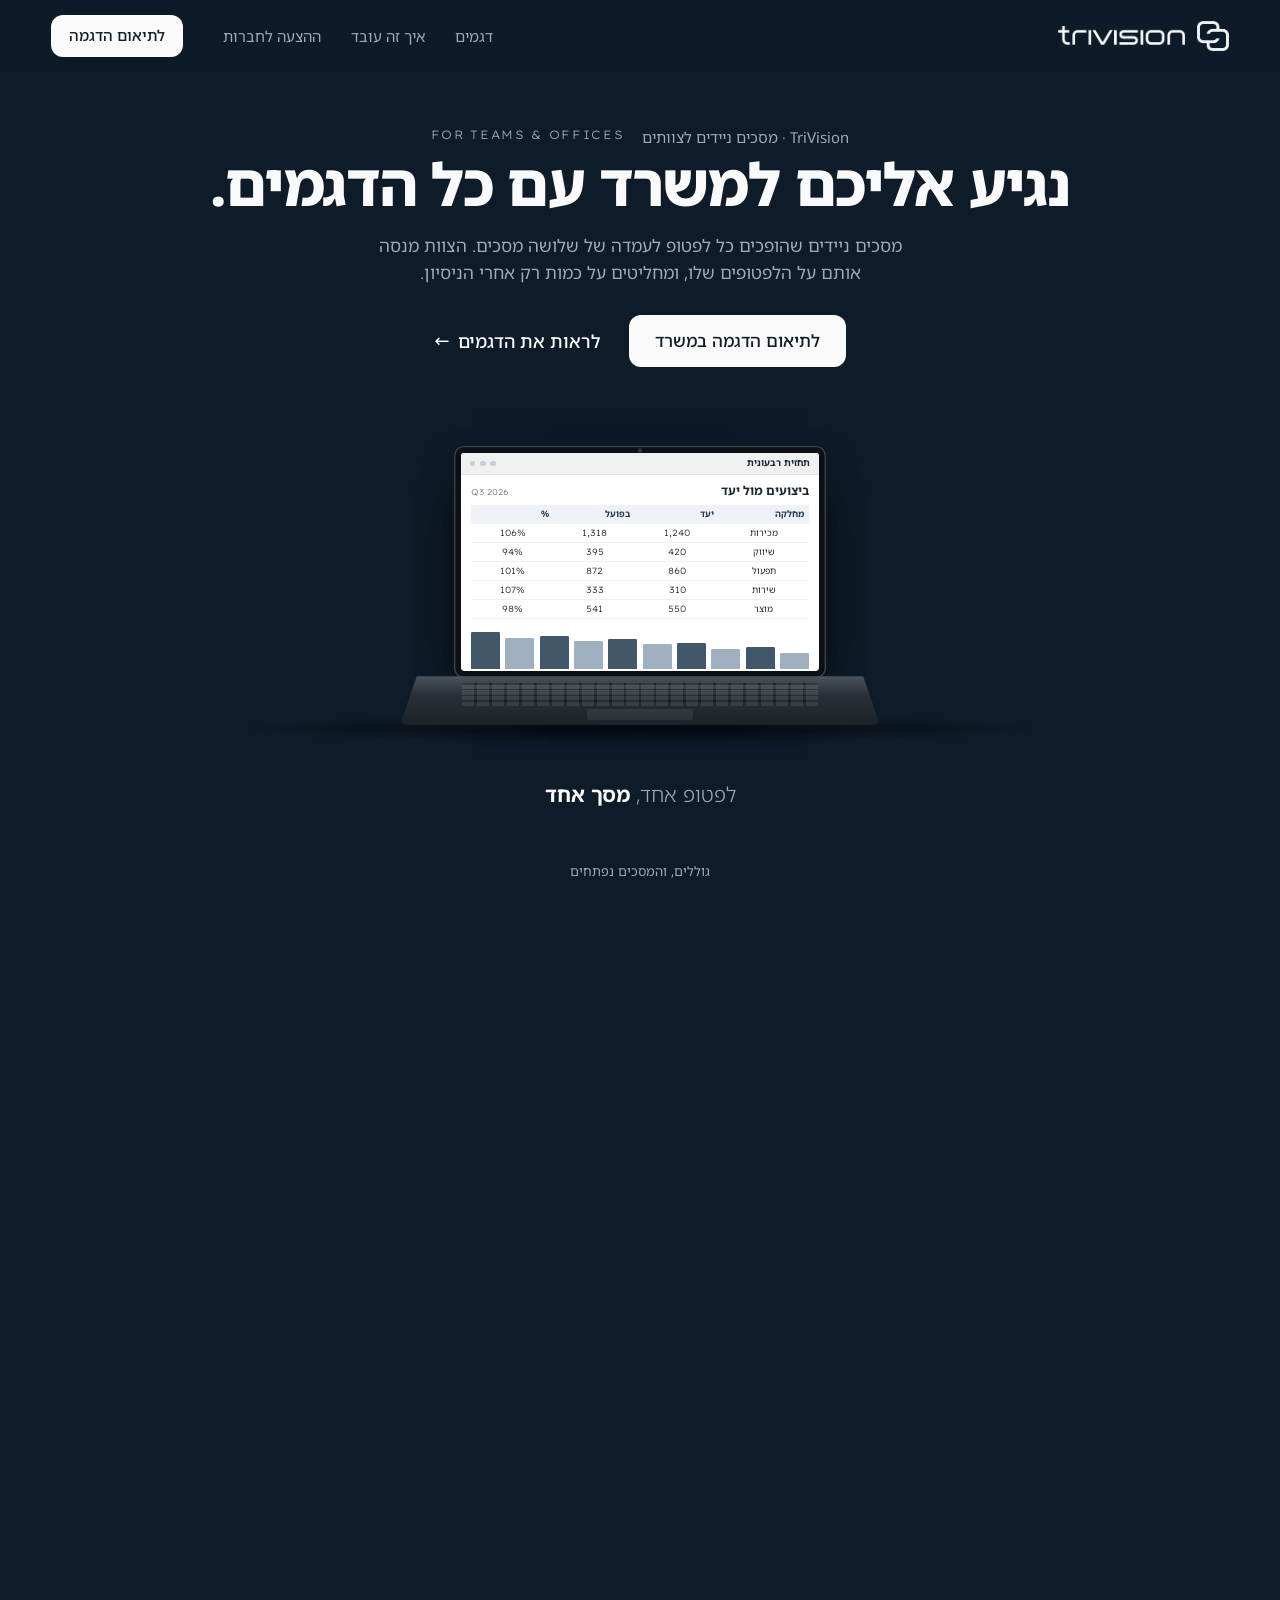
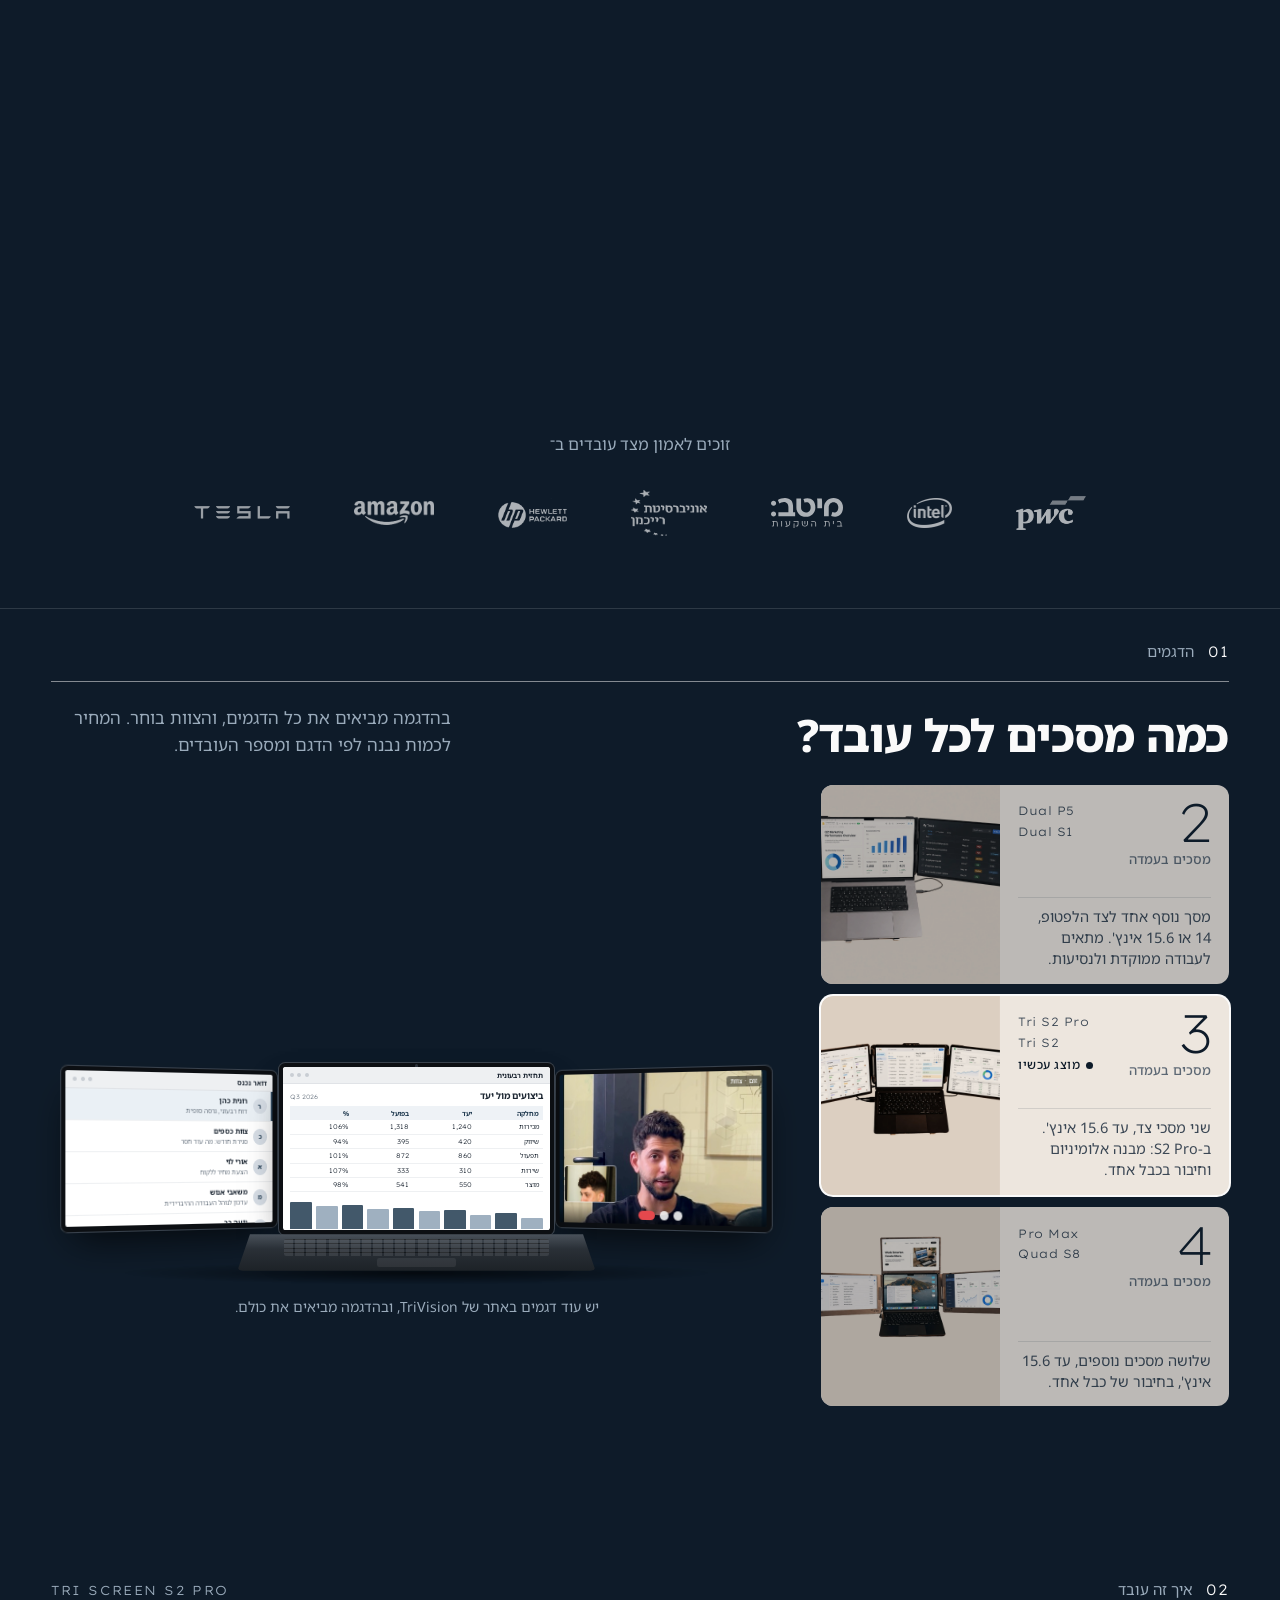
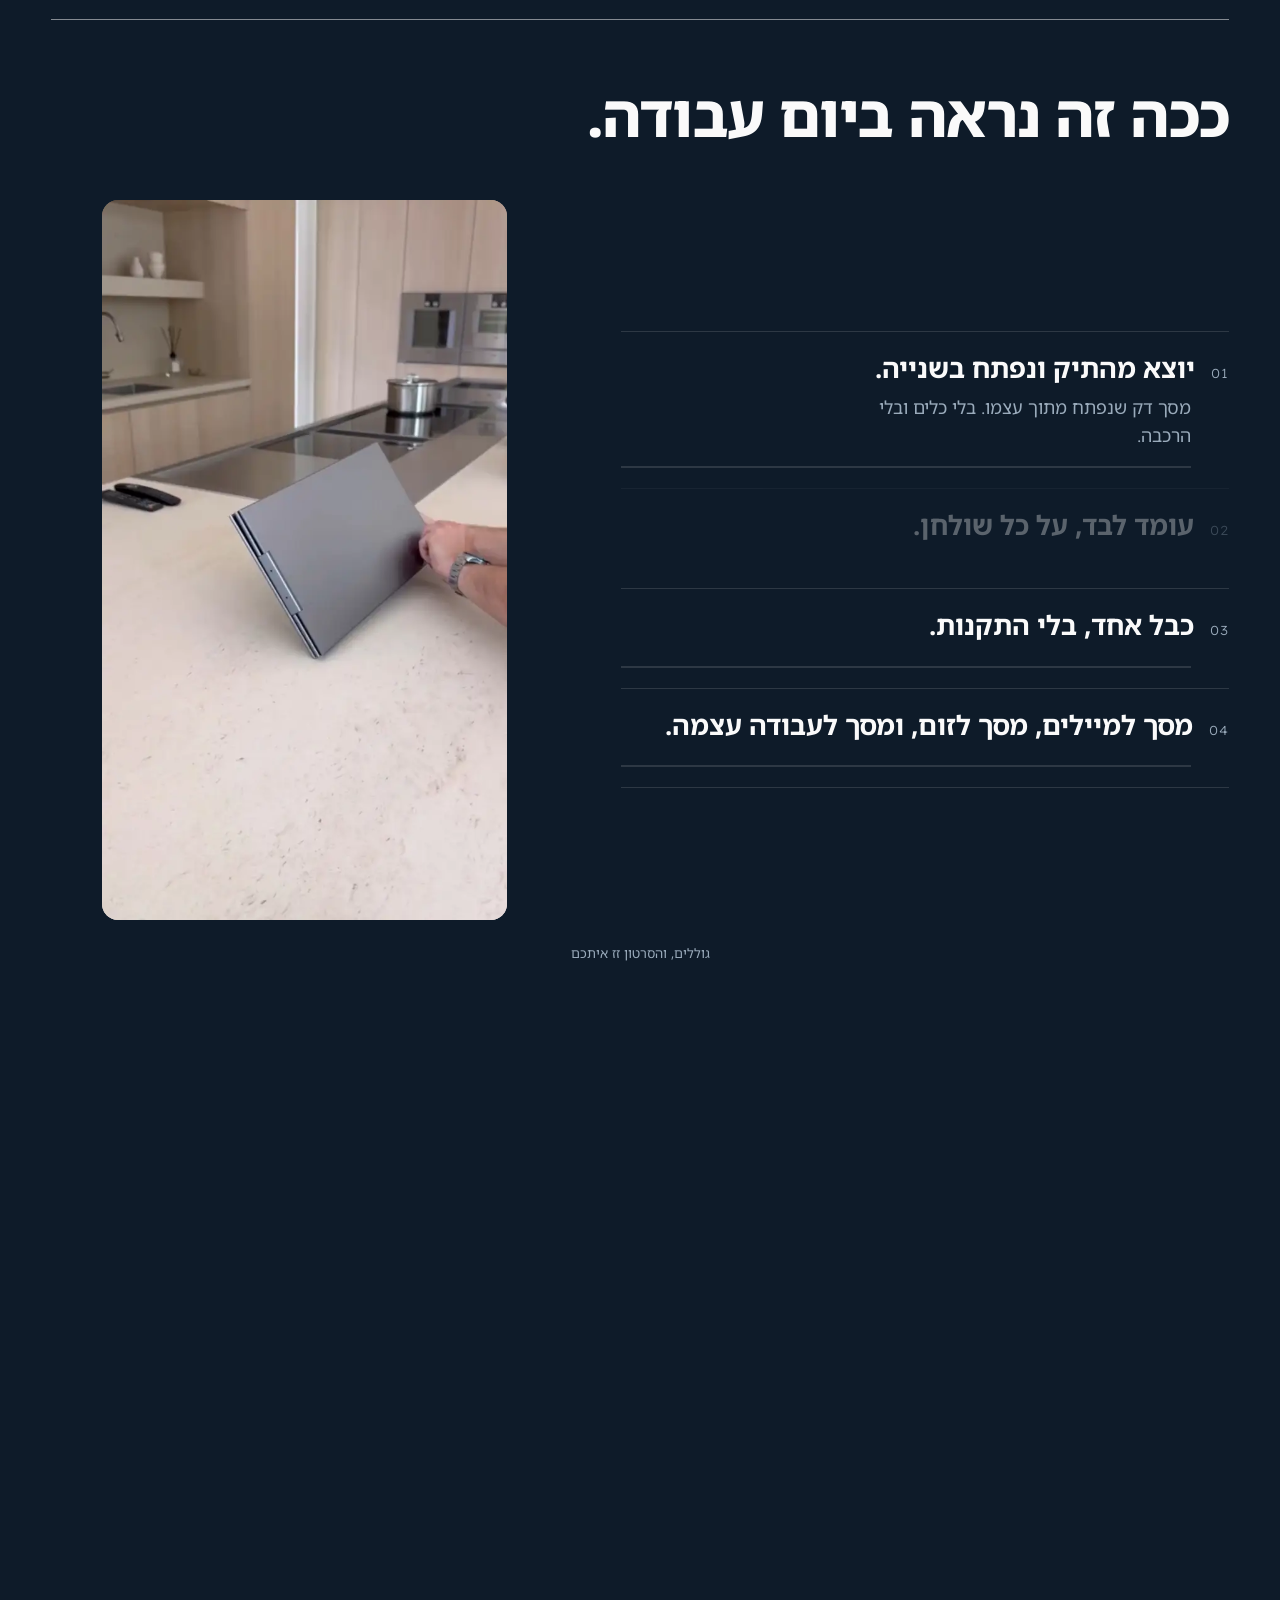
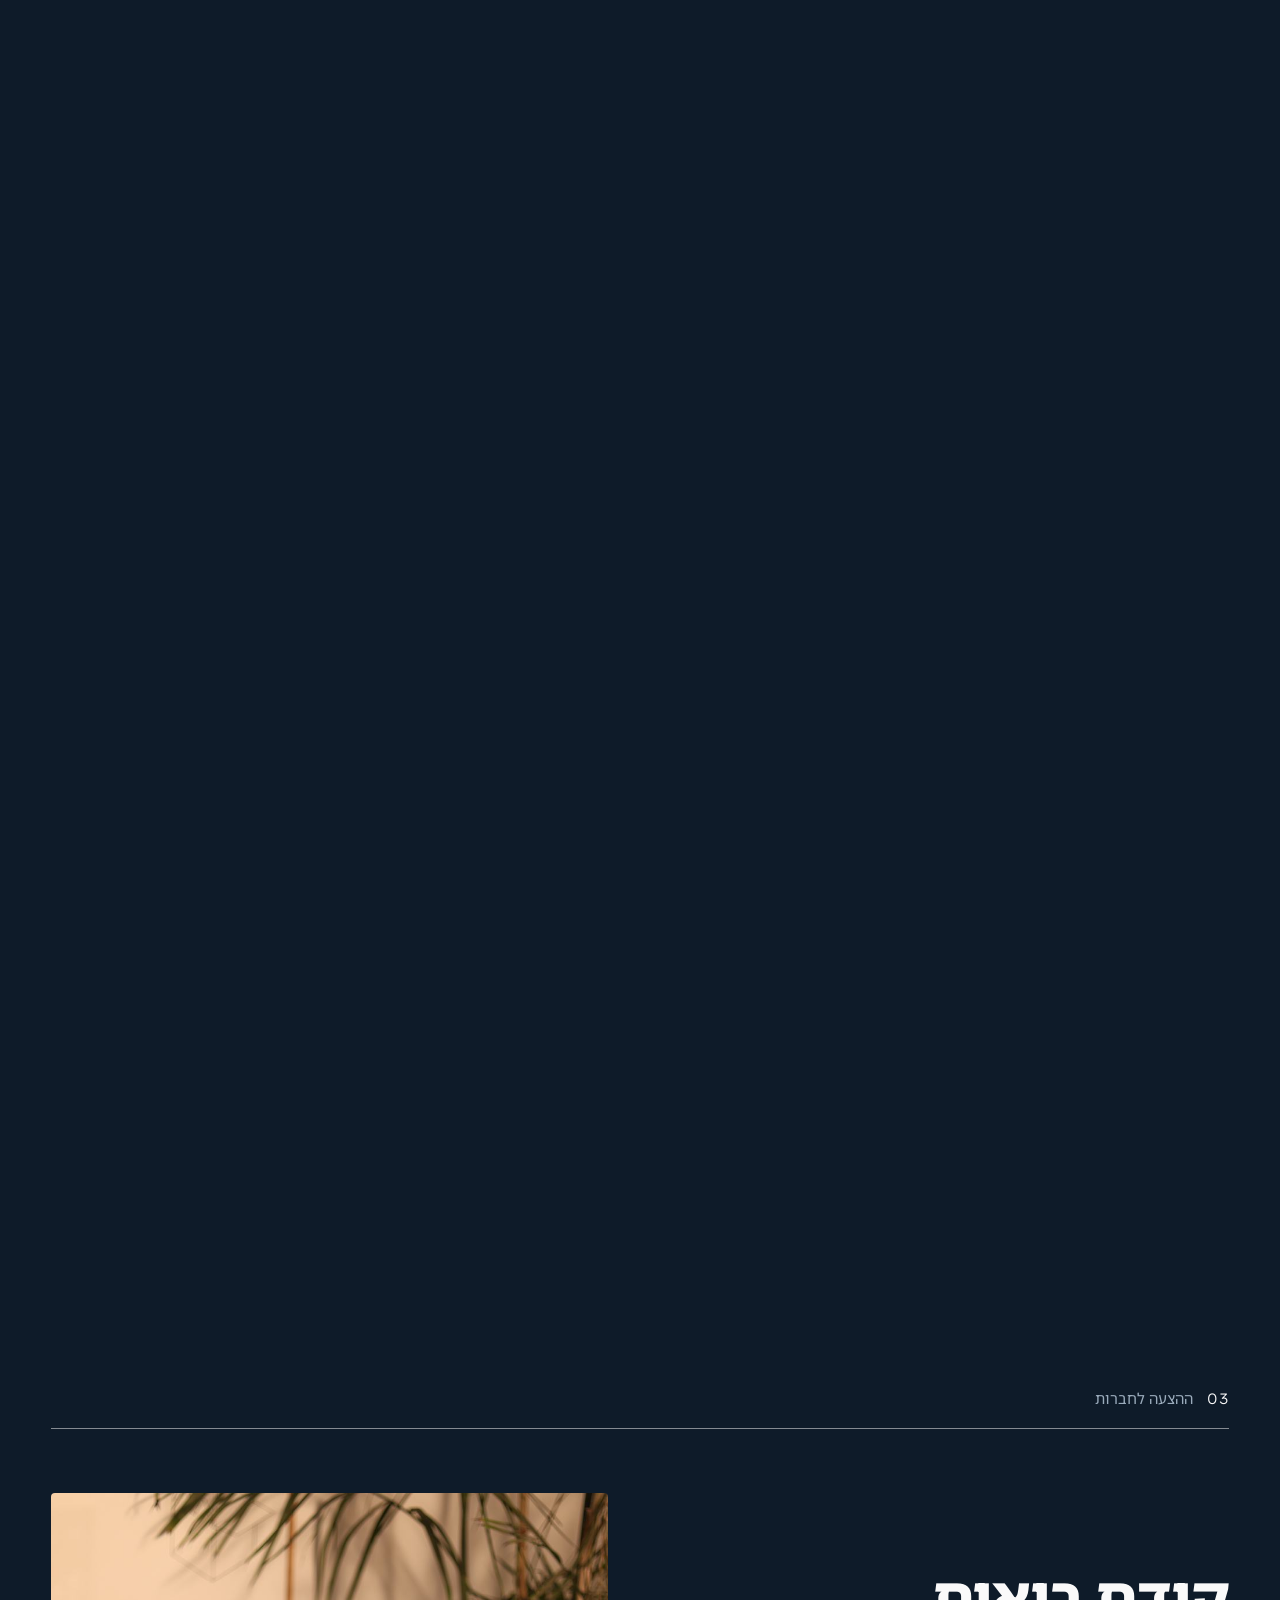
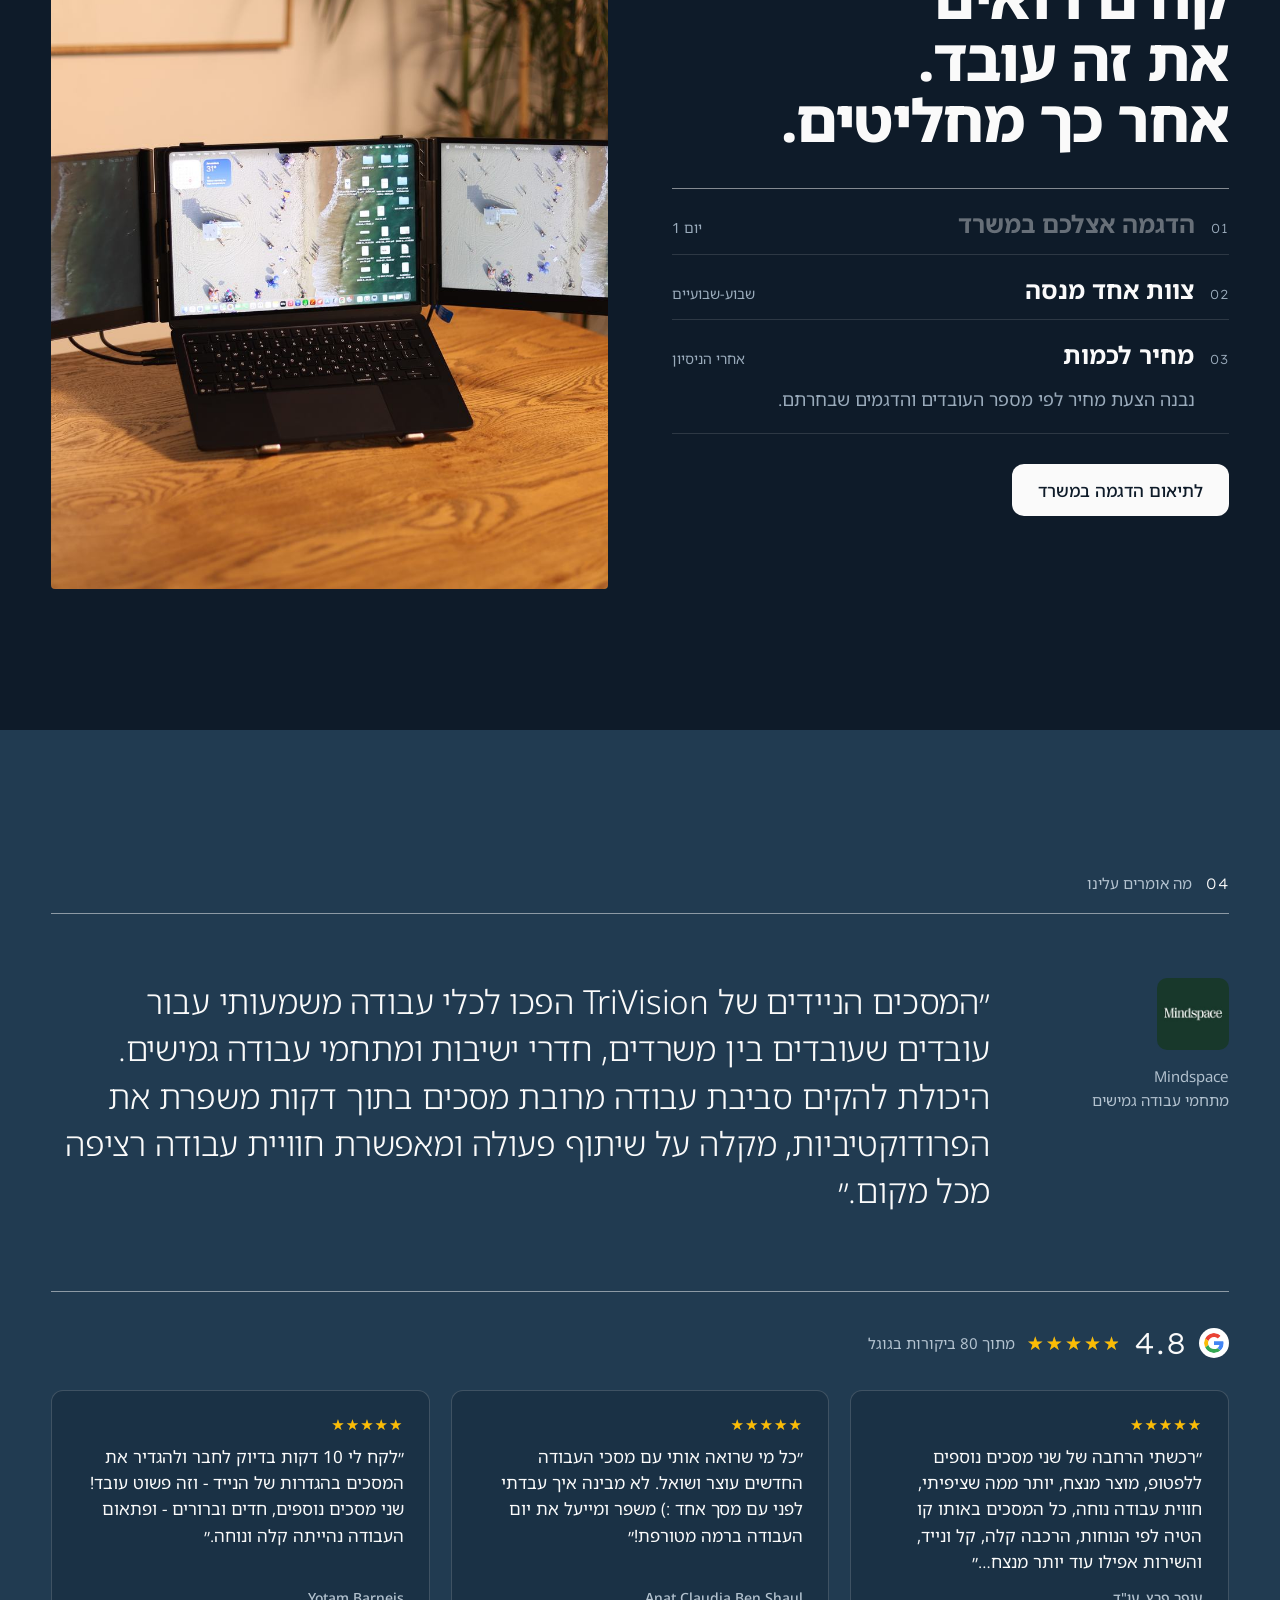
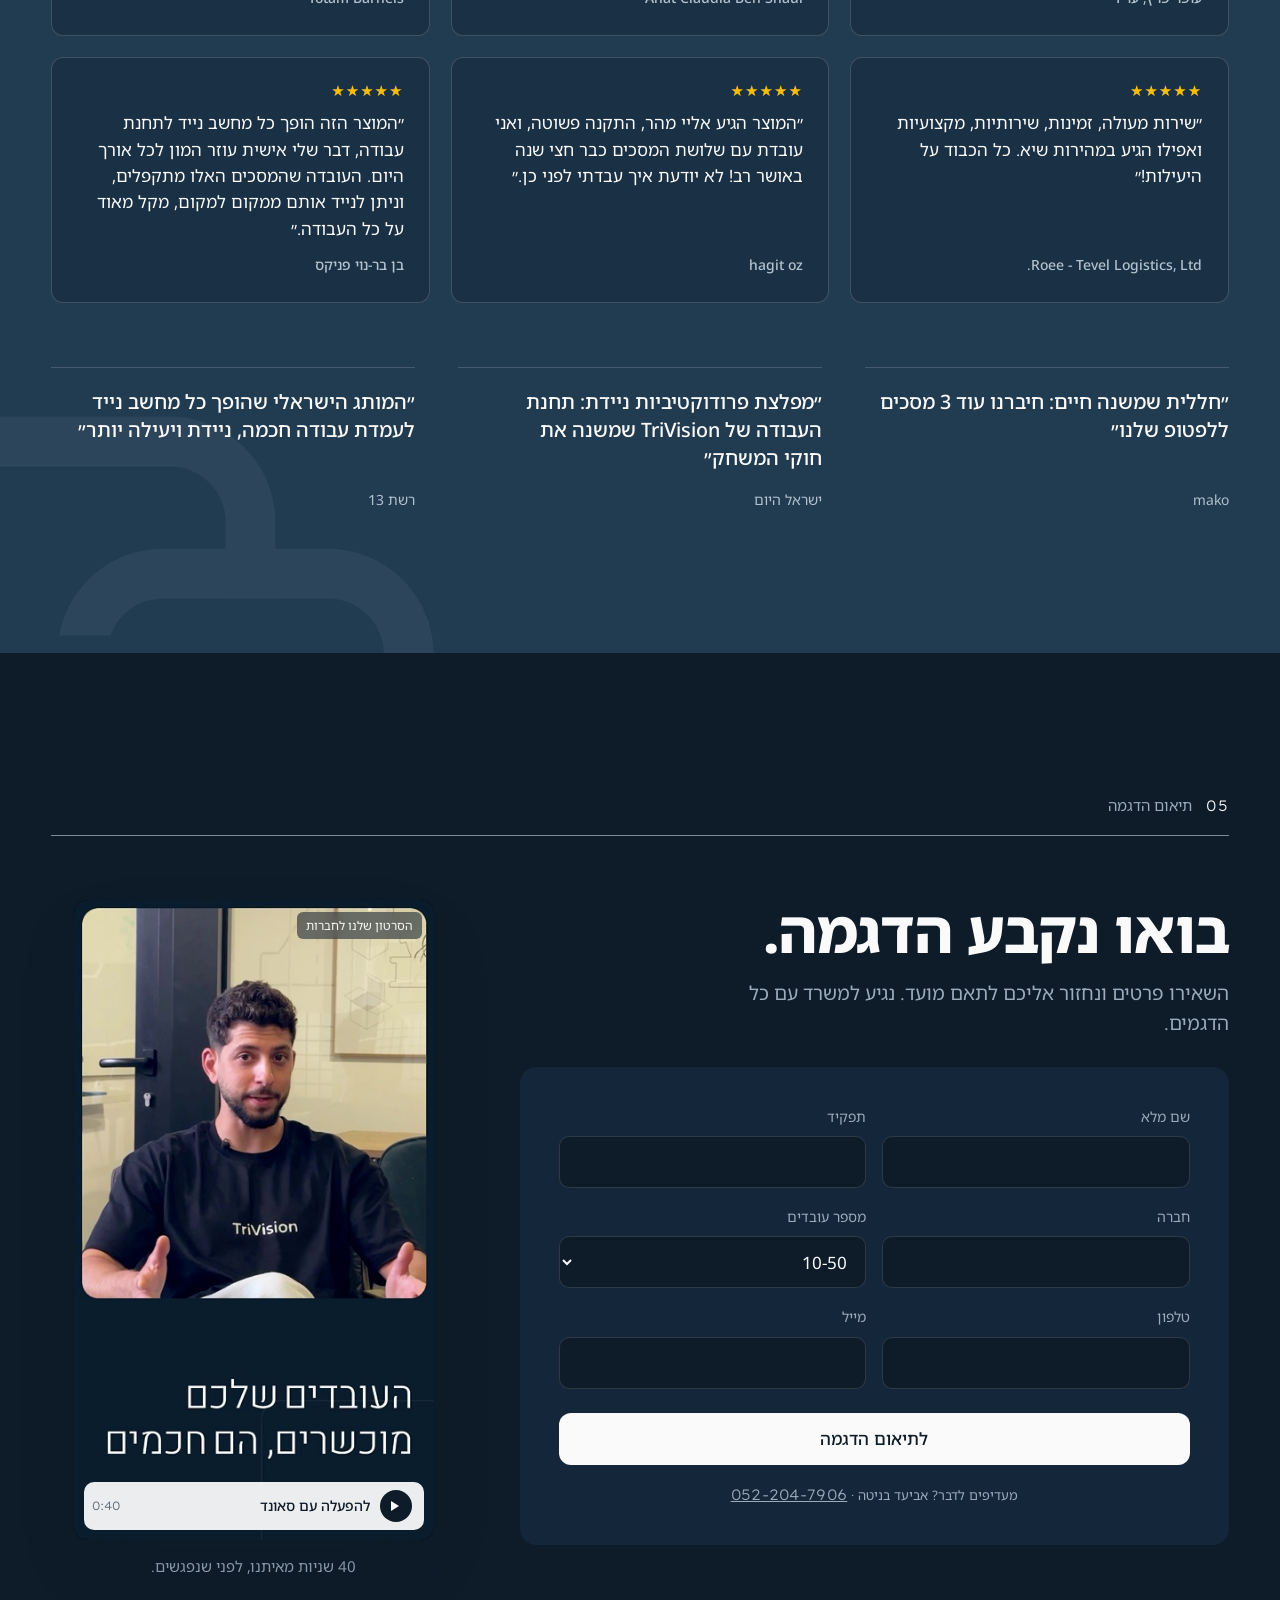
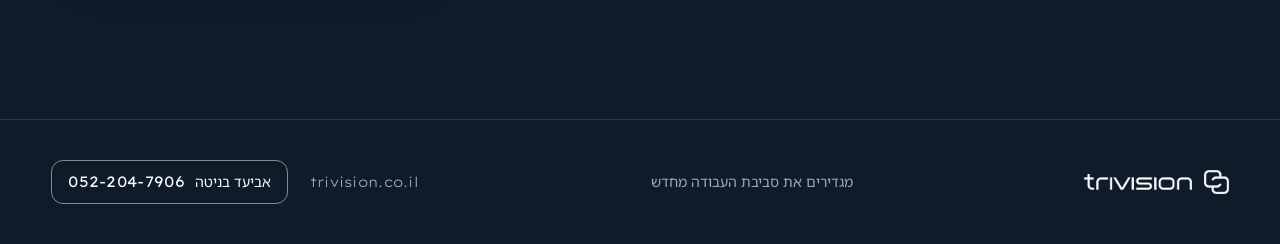
==== commit ac82deb9: "Update the TriVision landing page (2026-11-05) Co-Authored-By: Claude Opus 5.5 <noreply@anthropic.co" ====
--- a/index.html
+++ b/index.html
@@ -157,7 +157,7 @@
           <label>מייל<input type="email" name="email" autocomplete="email"></label>
           <button class="btn" type="submit">לתיאום הדגמה</button>
           <p class="form__ok" role="status">תודה, קיבלנו. (במוקאפ הזה הטופס לא שולח פרטים.)</p>
-          <p class="form__note">מעדיפים לדבר? אביעד בניטה · <a href="tel:+972528982752" class="latin" dir="ltr">052-898-2752</a></p>
+          <p class="form__note">מעדיפים לדבר? אביעד בניטה · <a href="tel:+972522047906" class="latin" dir="ltr">052-204-7906</a></p>
         </form>
       </div>
       <div class="demo3__side">
@@ -179,7 +179,7 @@
   <div class="wrap ftr__in">
     <span class="logo"><img class="logo__icon" src="assets/brand/icon-navy.png" alt="" style="height:24px"><img class="logo__word" src="assets/brand/wordmark-ink.png" alt="trivision"></span>
     <span class="ftr__tag">מגדירים את סביבת העבודה מחדש</span>
-    <span class="ftr__end"><span class="latin">trivision.co.il</span><a class="ftr__tel" href="tel:+972528982752"><span>אביעד בניטה</span><b class="latin" dir="ltr">052-898-2752</b></a></span>
+    <span class="ftr__end"><span class="latin">trivision.co.il</span><a class="ftr__tel" href="tel:+972522047906"><span>אביעד בניטה</span><b class="latin" dir="ltr">052-204-7906</b></a></span>
   </div>
 </footer>
 <div class="sticky-cta"><a class="btn" href="#demo">לתיאום הדגמה במשרד</a></div>
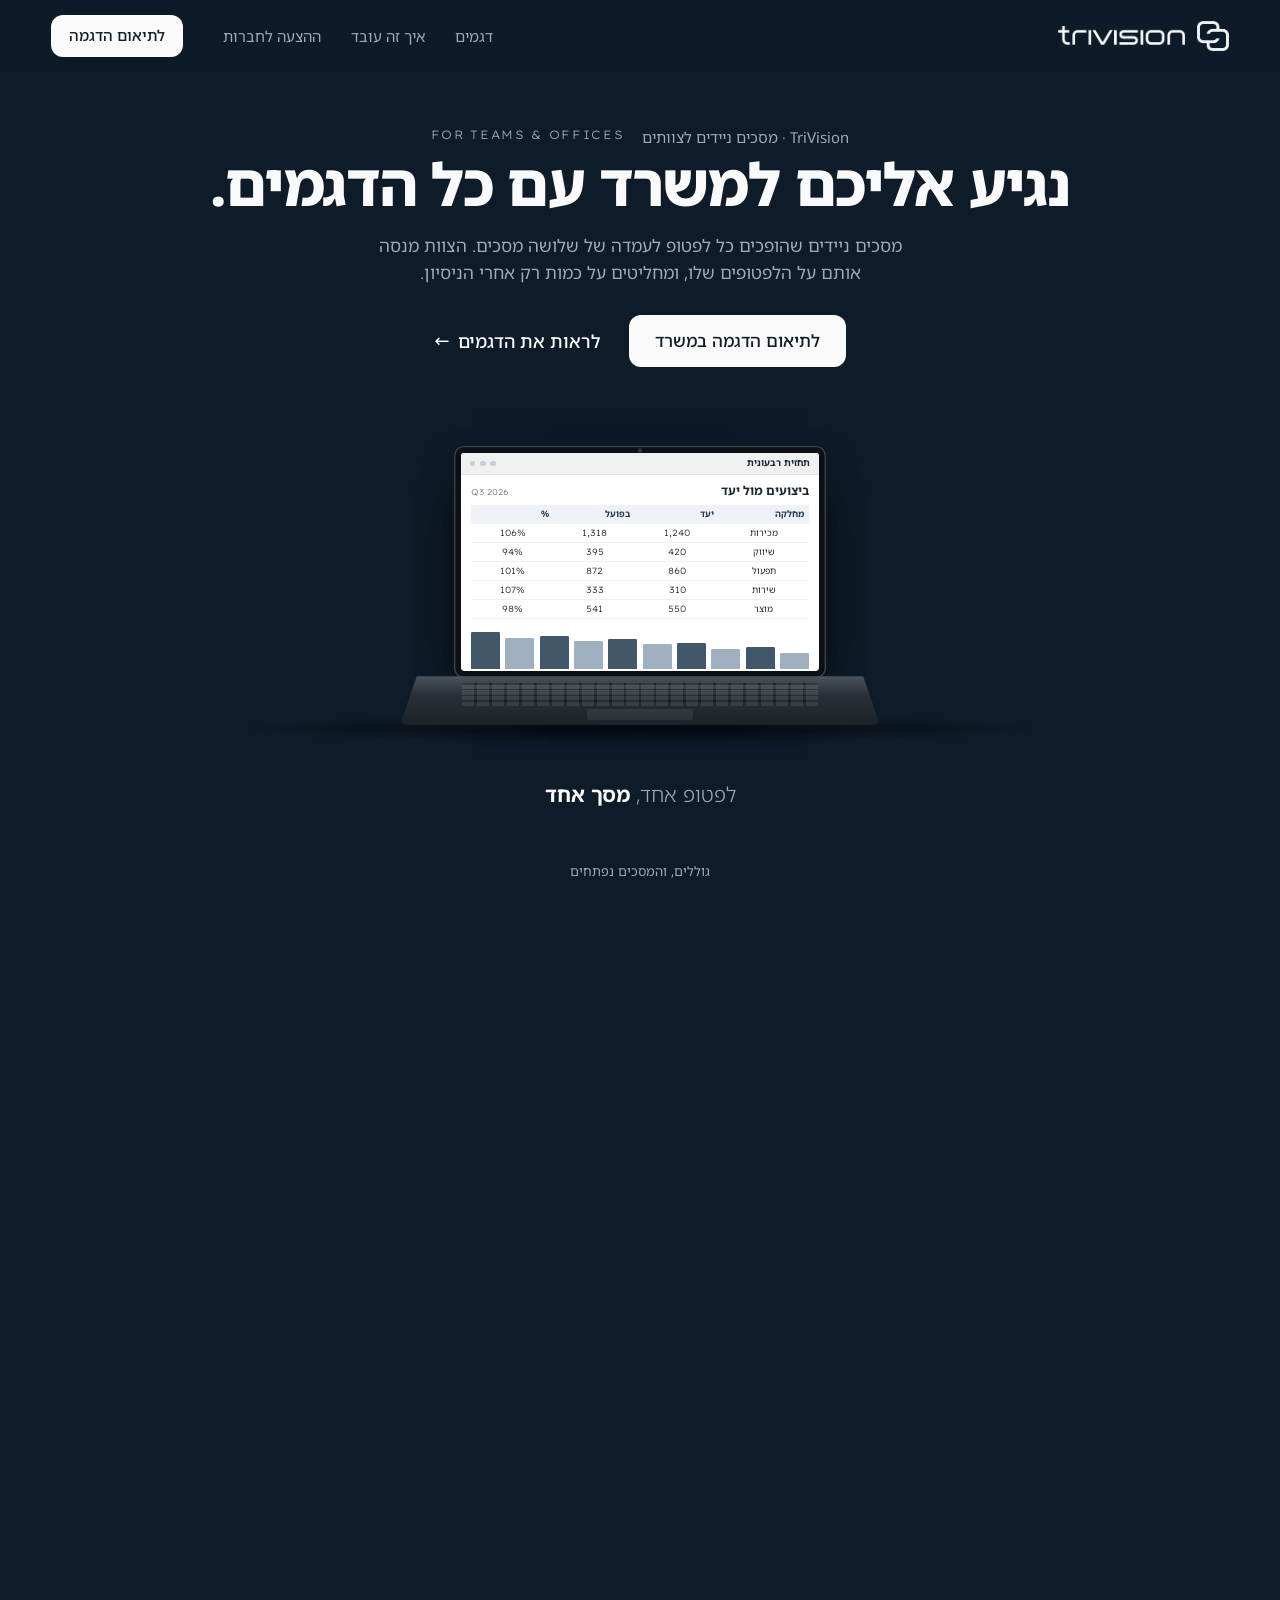
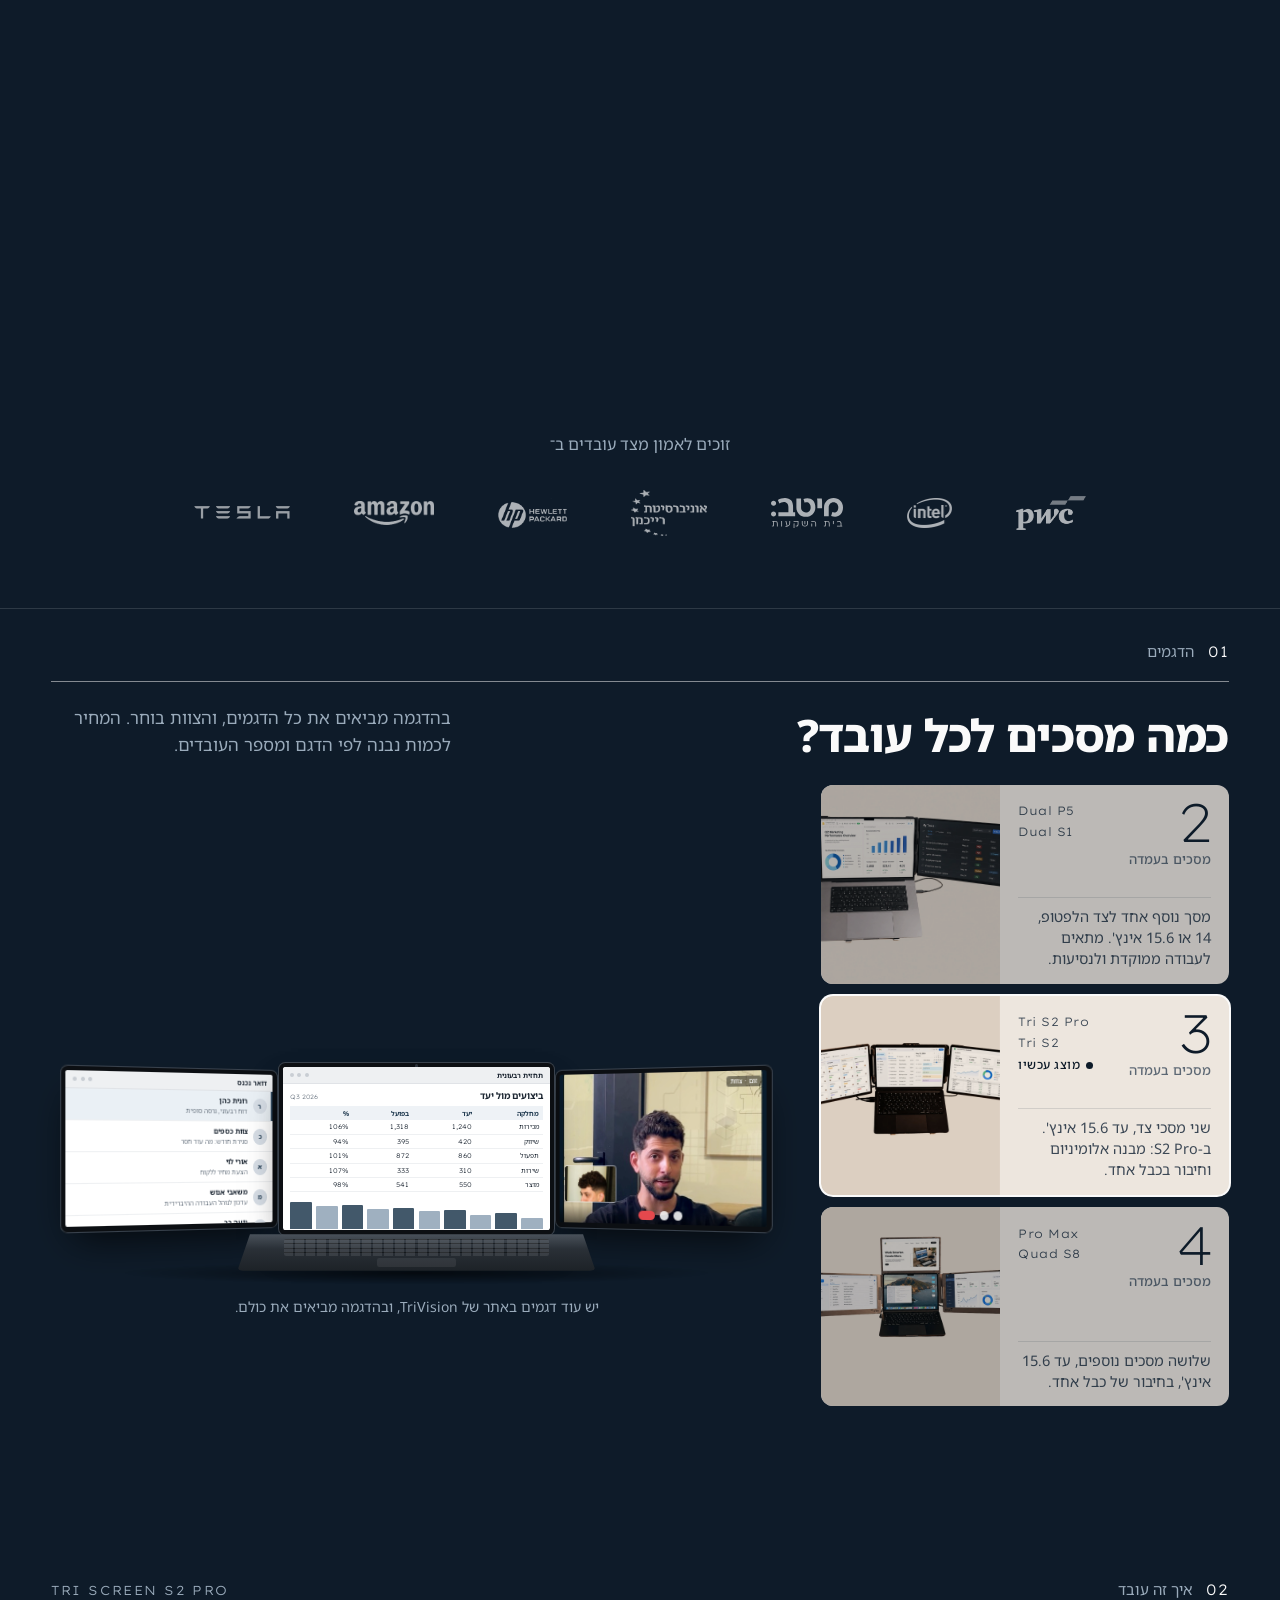
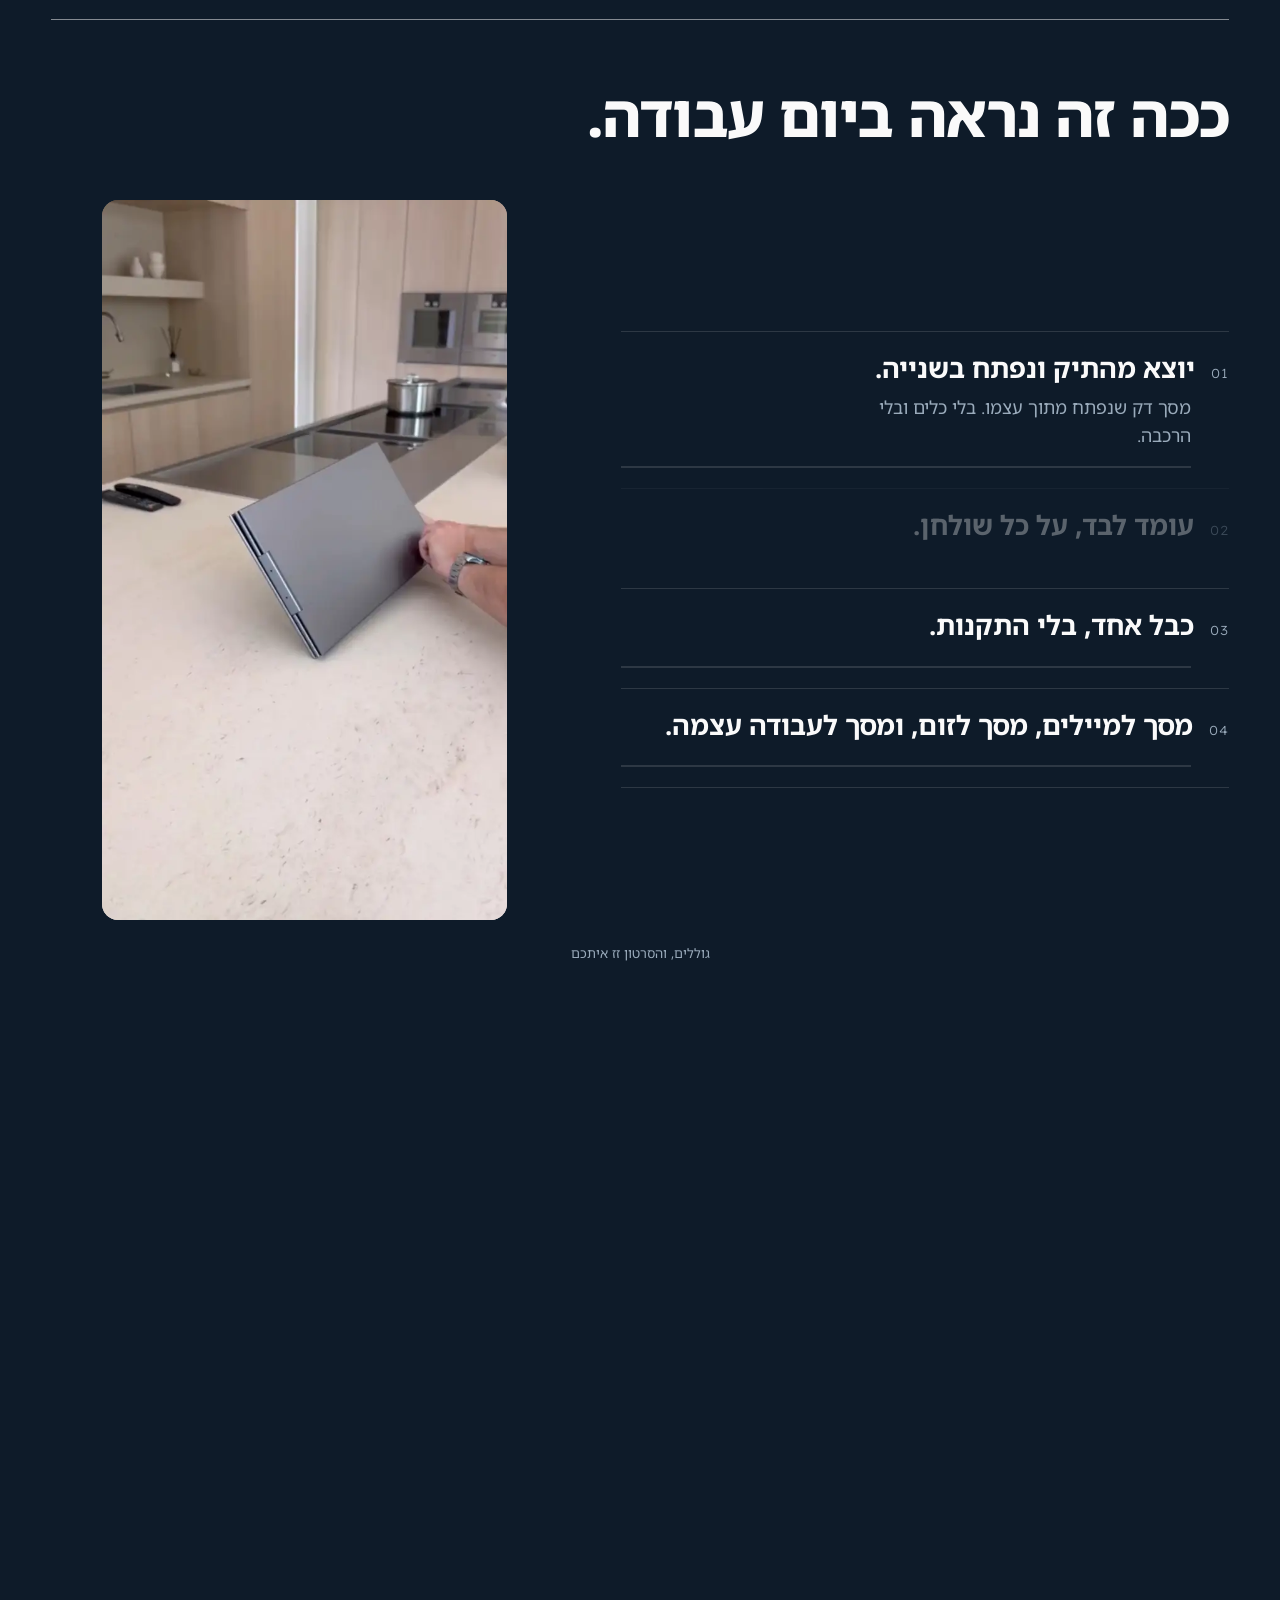
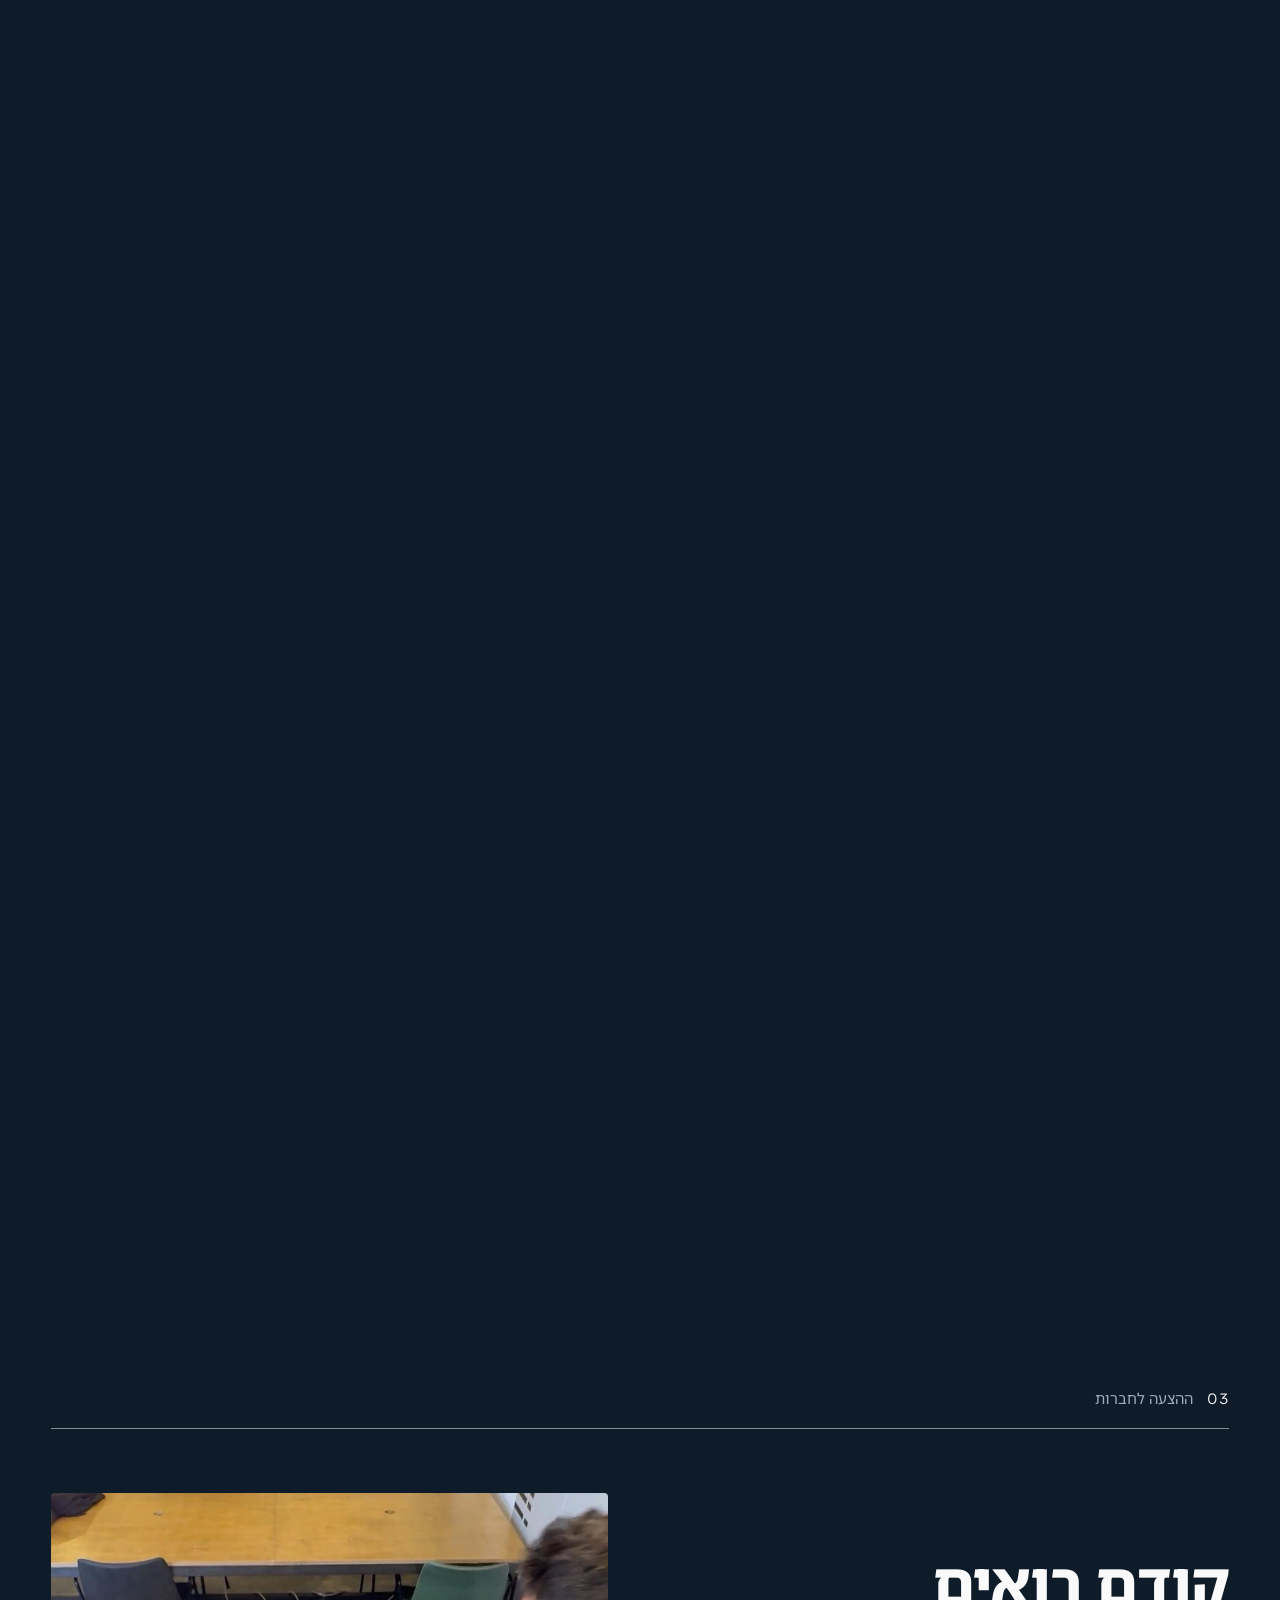
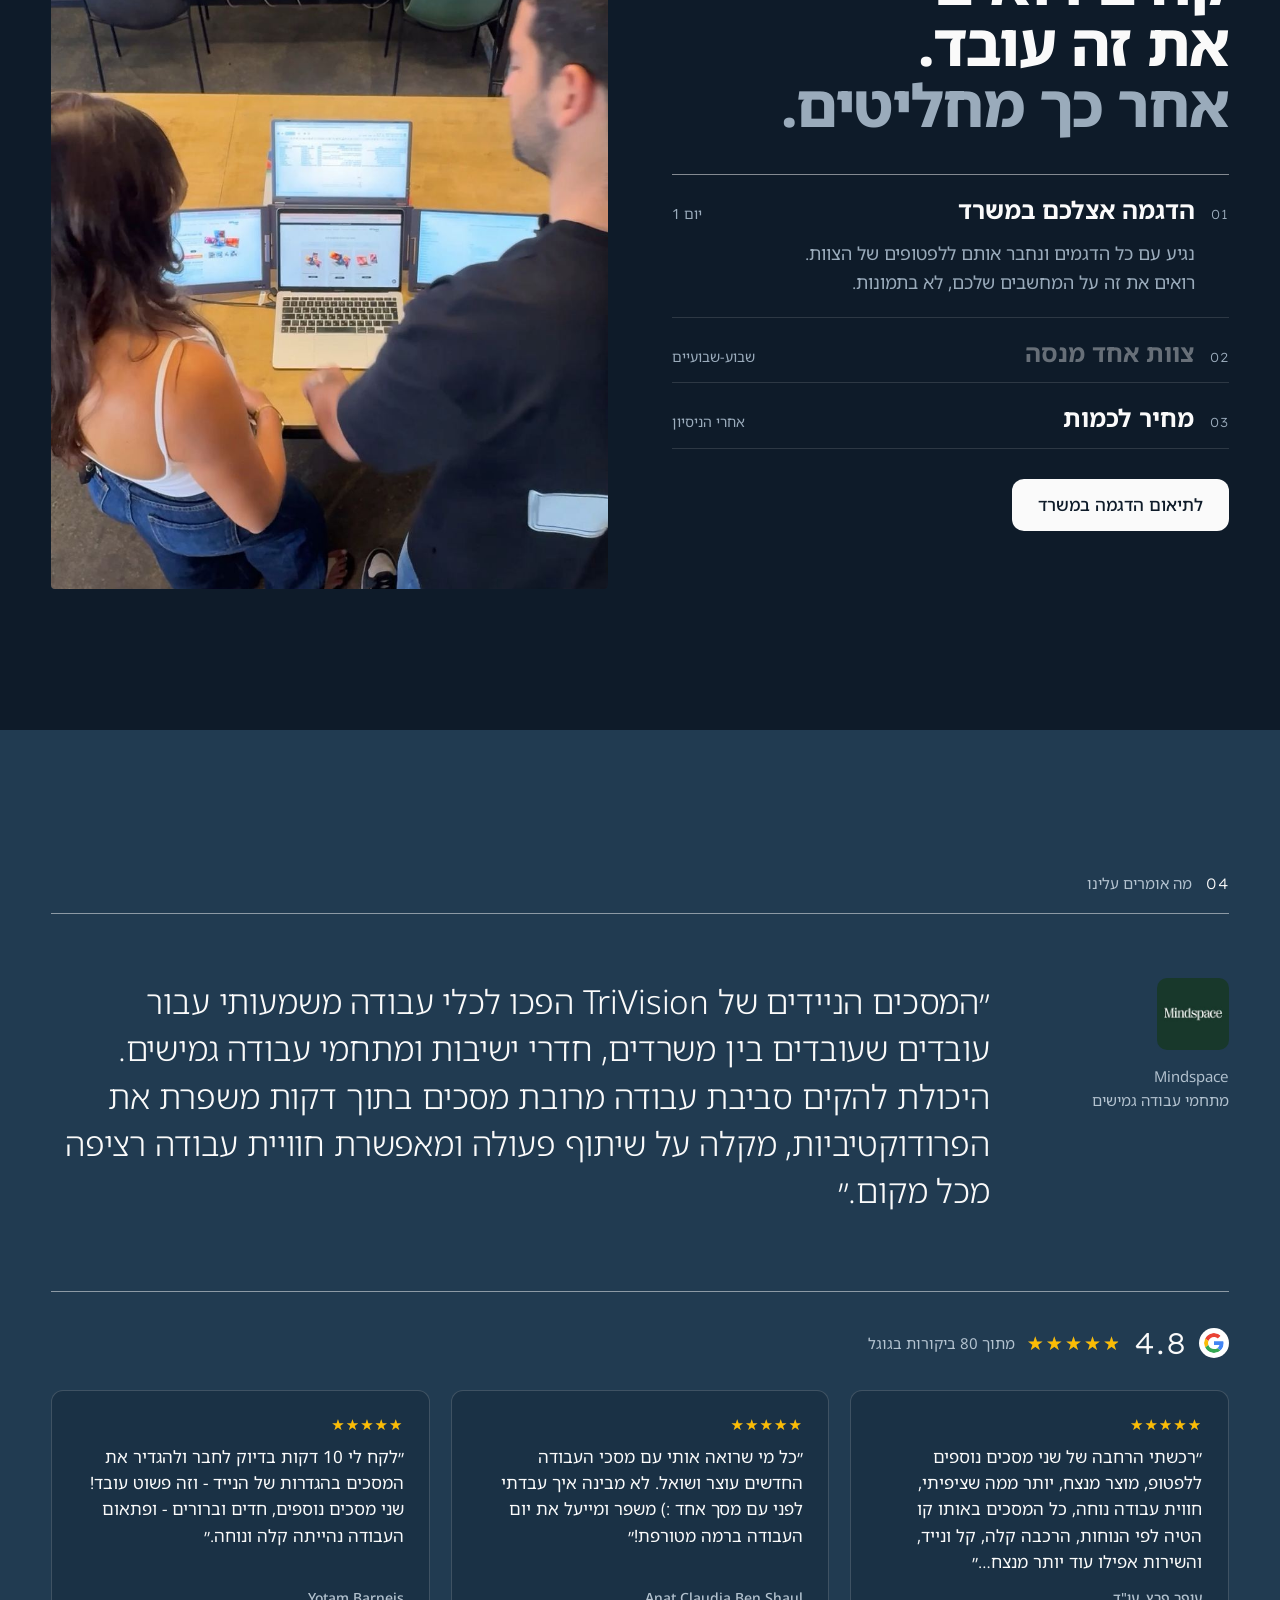
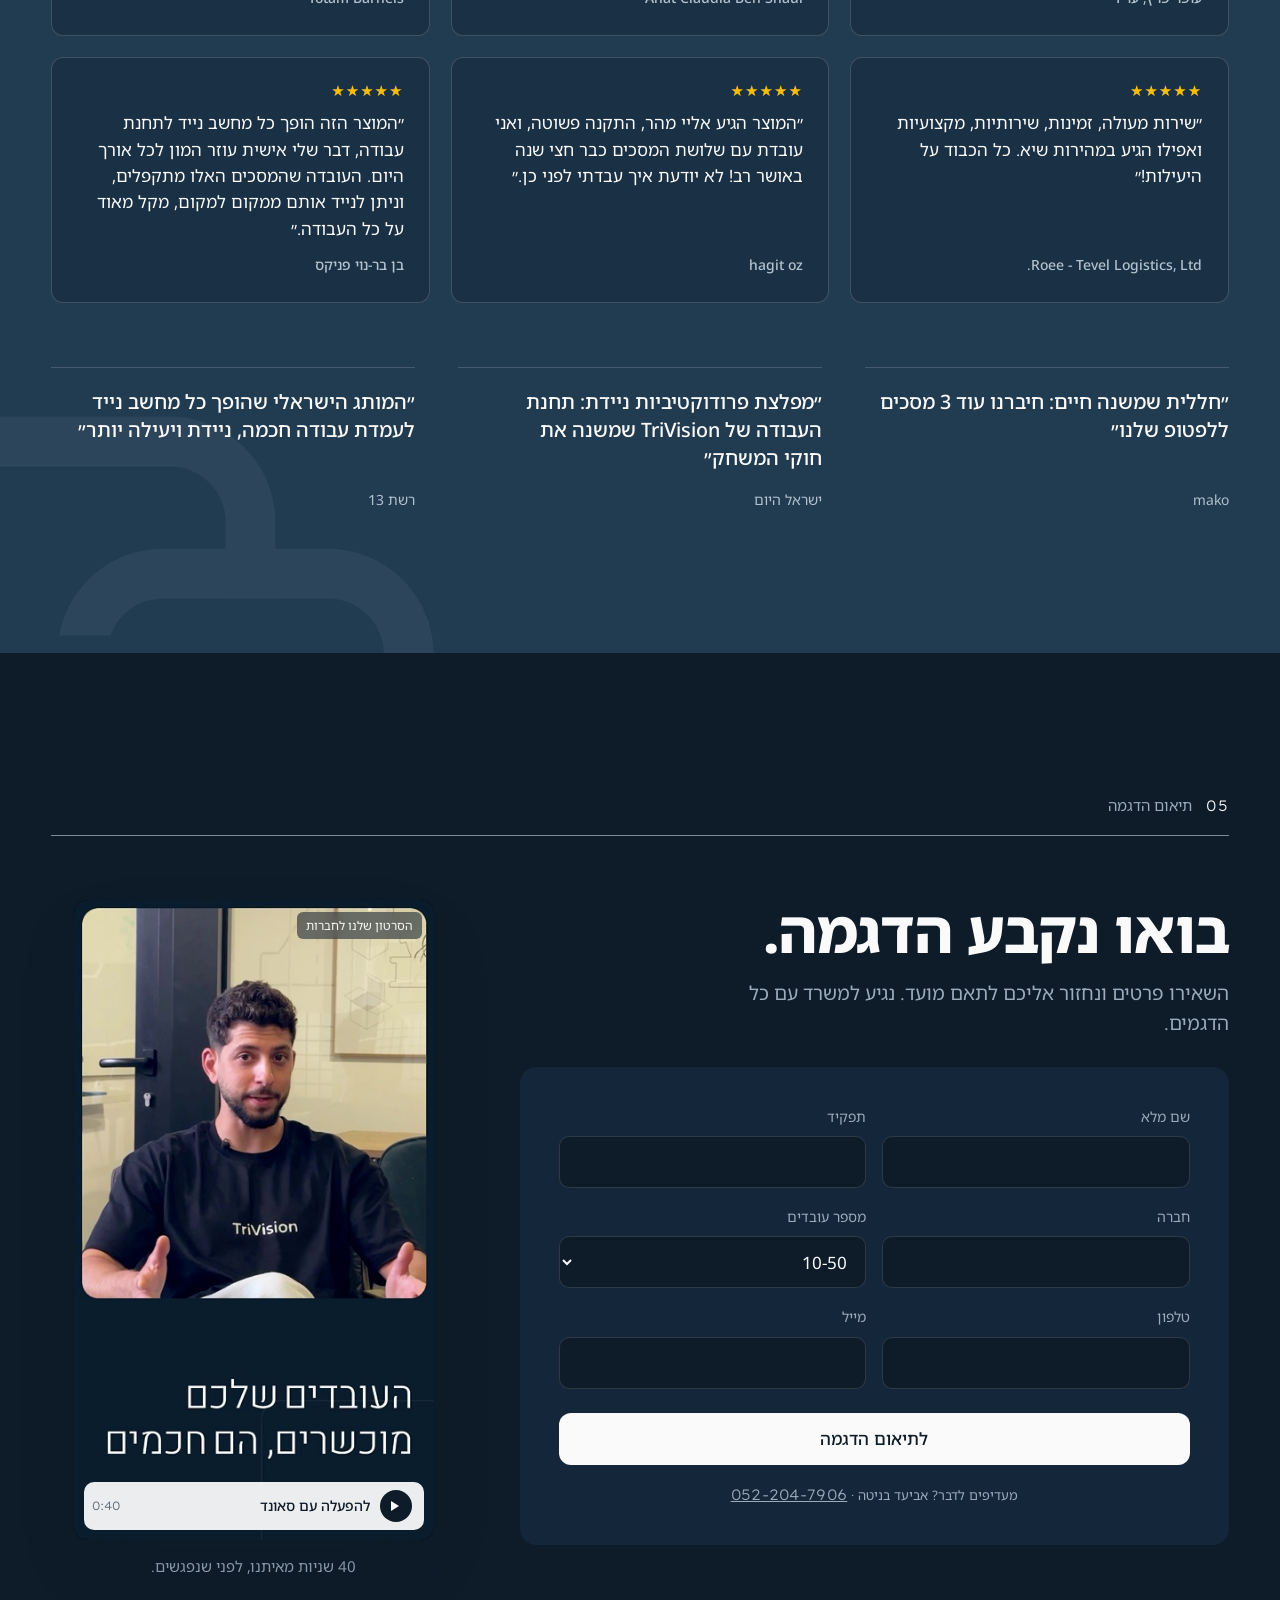
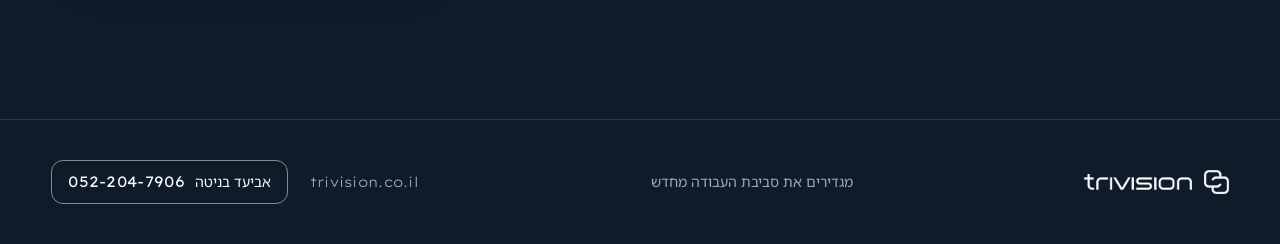
==== commit b30a3c4c: "Update the TriVision landing page (2026-11-05) Co-Authored-By: Claude Opus 5.5 <noreply@anthropic.co" ====
--- a/index.html
+++ b/index.html
@@ -109,7 +109,7 @@
     <header class="sec__head"><span class="sec__num">03</span><span class="sec__label">ההצעה לחברות</span></header>
     <div class="offer3__grid">
       <div class="offer3__copy">
-        <h2 class="h2">קודם רואים את זה עובד.<br>אחר כך מחליטים.</h2>
+        <h2 class="h2">קודם רואים את זה עובד.<br><span class="h2__shade">אחר כך מחליטים.</span></h2>
         <ol class="stepper" data-stepper><li class="is-on"><button type="button" aria-expanded="true"><span class="n">01</span><span class="t">הדגמה אצלכם במשרד</span><span class="when">יום 1</span></button><div class="stepper__body"><p>נגיע עם כל הדגמים ונחבר אותם ללפטופים של הצוות. רואים את זה על המחשבים שלכם, לא בתמונות.</p></div><span class="stepper__bar"><i></i></span></li><li><button type="button" aria-expanded="false"><span class="n">02</span><span class="t">צוות אחד מנסה</span><span class="when">שבוע-שבועיים</span></button><div class="stepper__body"><p>נשאיר כמה מסכים לצוות אחד, כדי לראות איך זה עובד ביום עבודה רגיל.</p></div><span class="stepper__bar"><i></i></span></li><li><button type="button" aria-expanded="false"><span class="n">03</span><span class="t">מחיר לכמות</span><span class="when">אחרי הניסיון</span></button><div class="stepper__body"><p>נבנה הצעת מחיר לפי מספר העובדים והדגמים שבחרתם.</p></div><span class="stepper__bar"><i></i></span></li></ol>
         <a class="btn" href="#demo">לתיאום הדגמה במשרד</a>
       </div>
--- a/assets/css/night.css
+++ b/assets/css/night.css
@@ -135,3 +135,6 @@
   .hero3 .dev__rig { transform: none; }
   .hero3--c .hero3__grid { height: auto; gap: 28px; }
 }
+
+/* Aviad 2026-11-05: the second sentence of the offer heading in another shade */
+.h2__shade { color: var(--muted); }
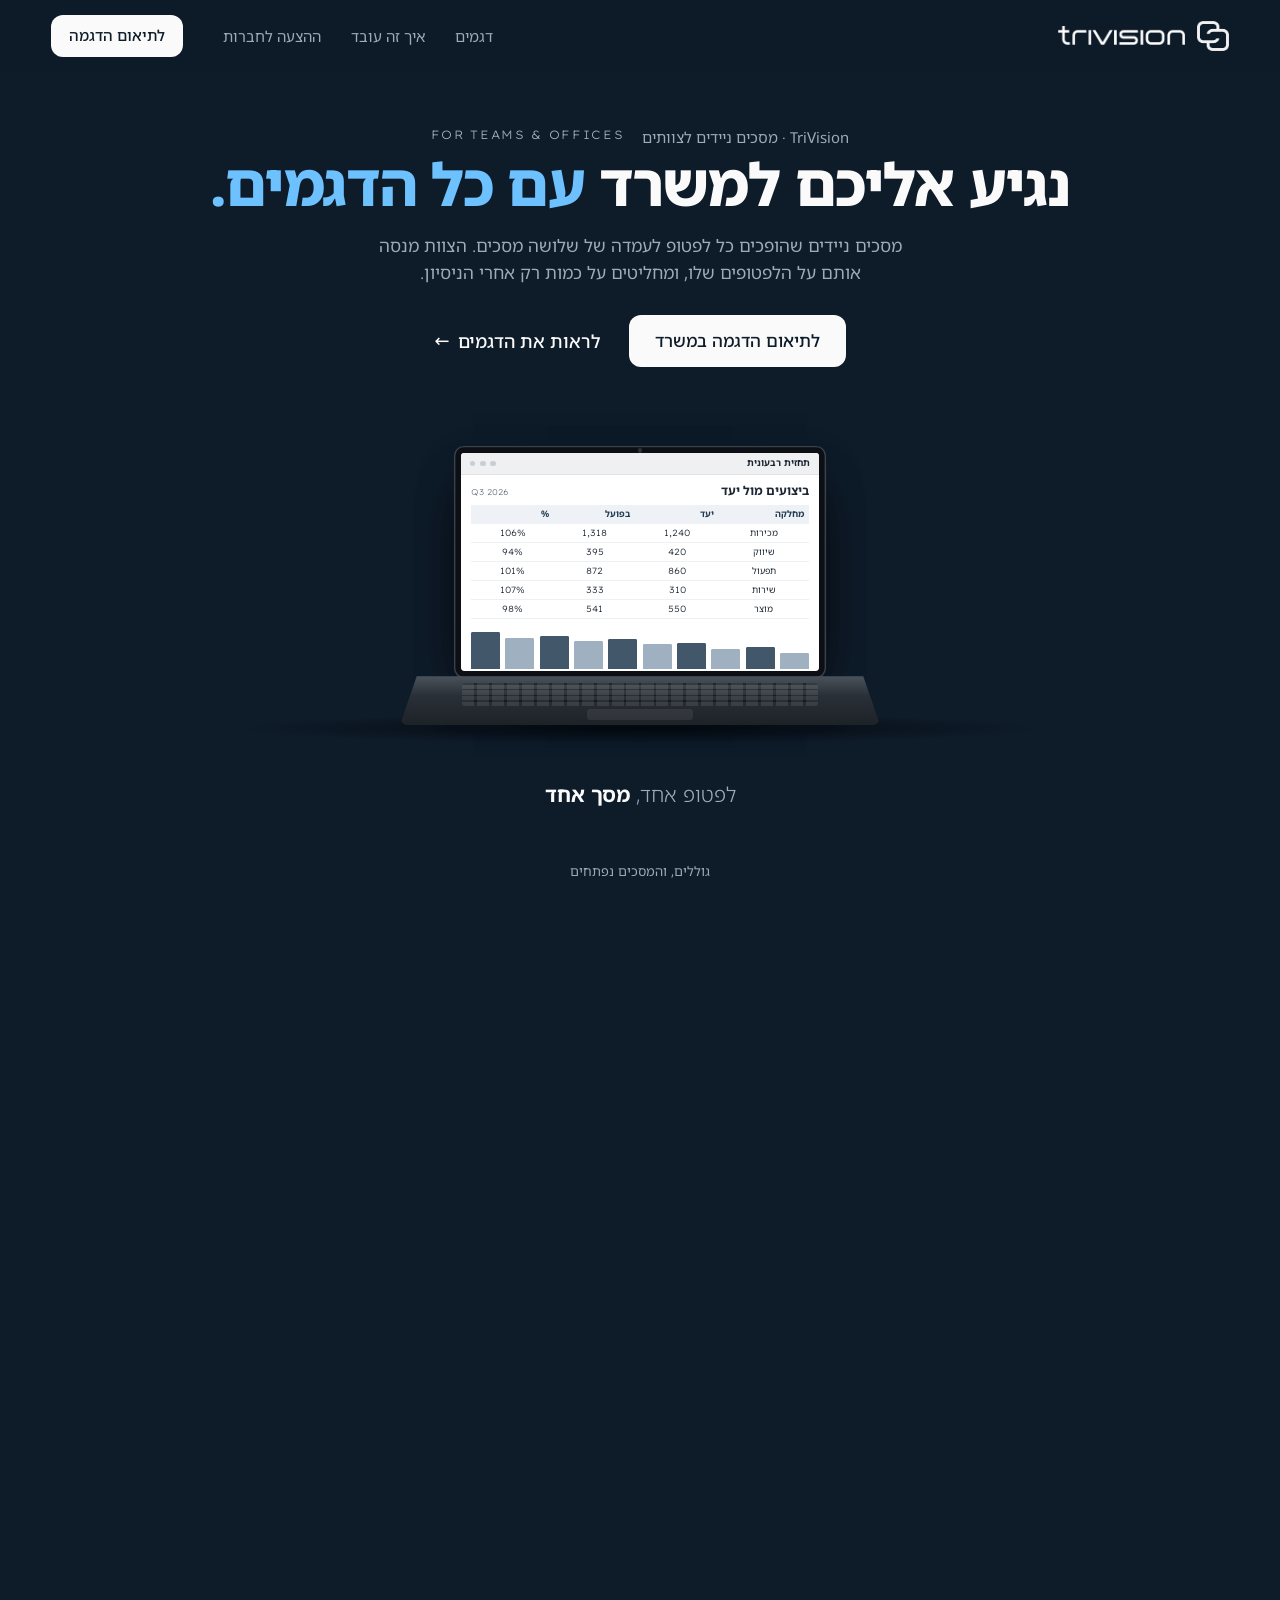
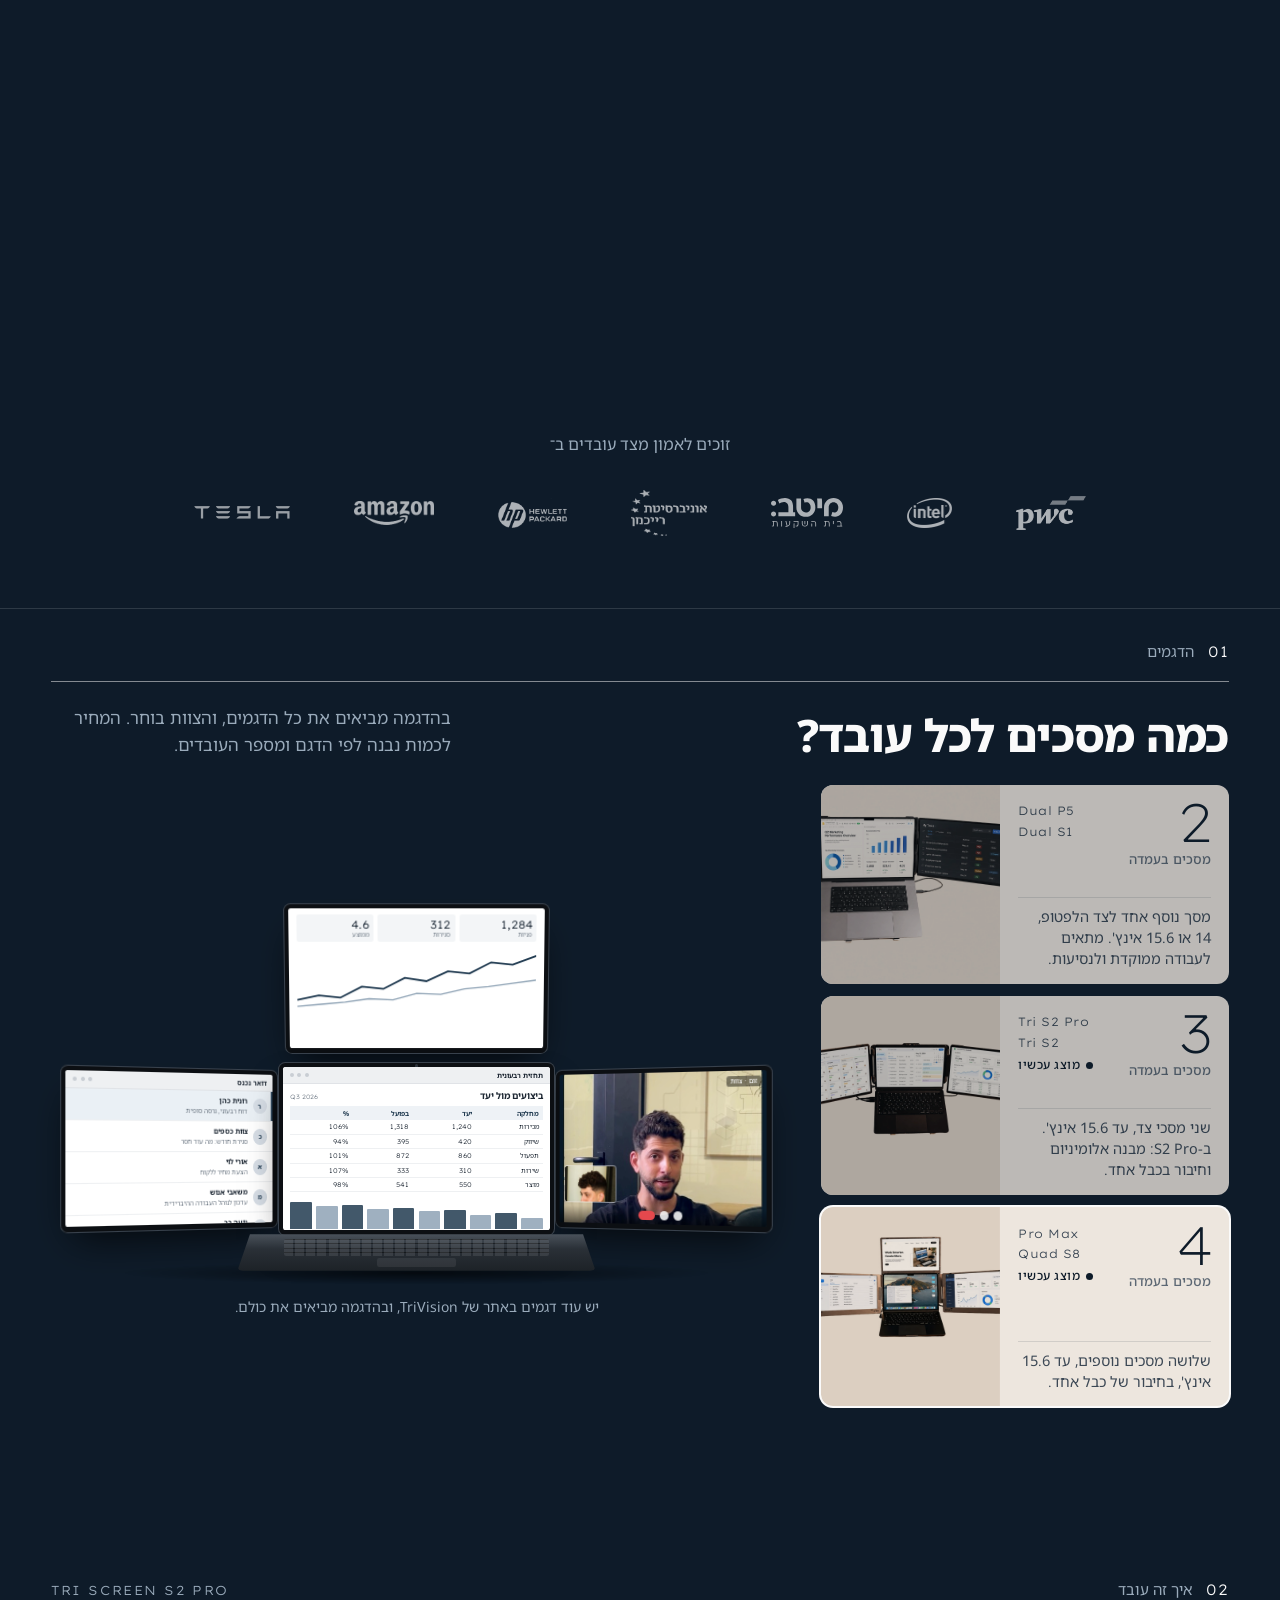
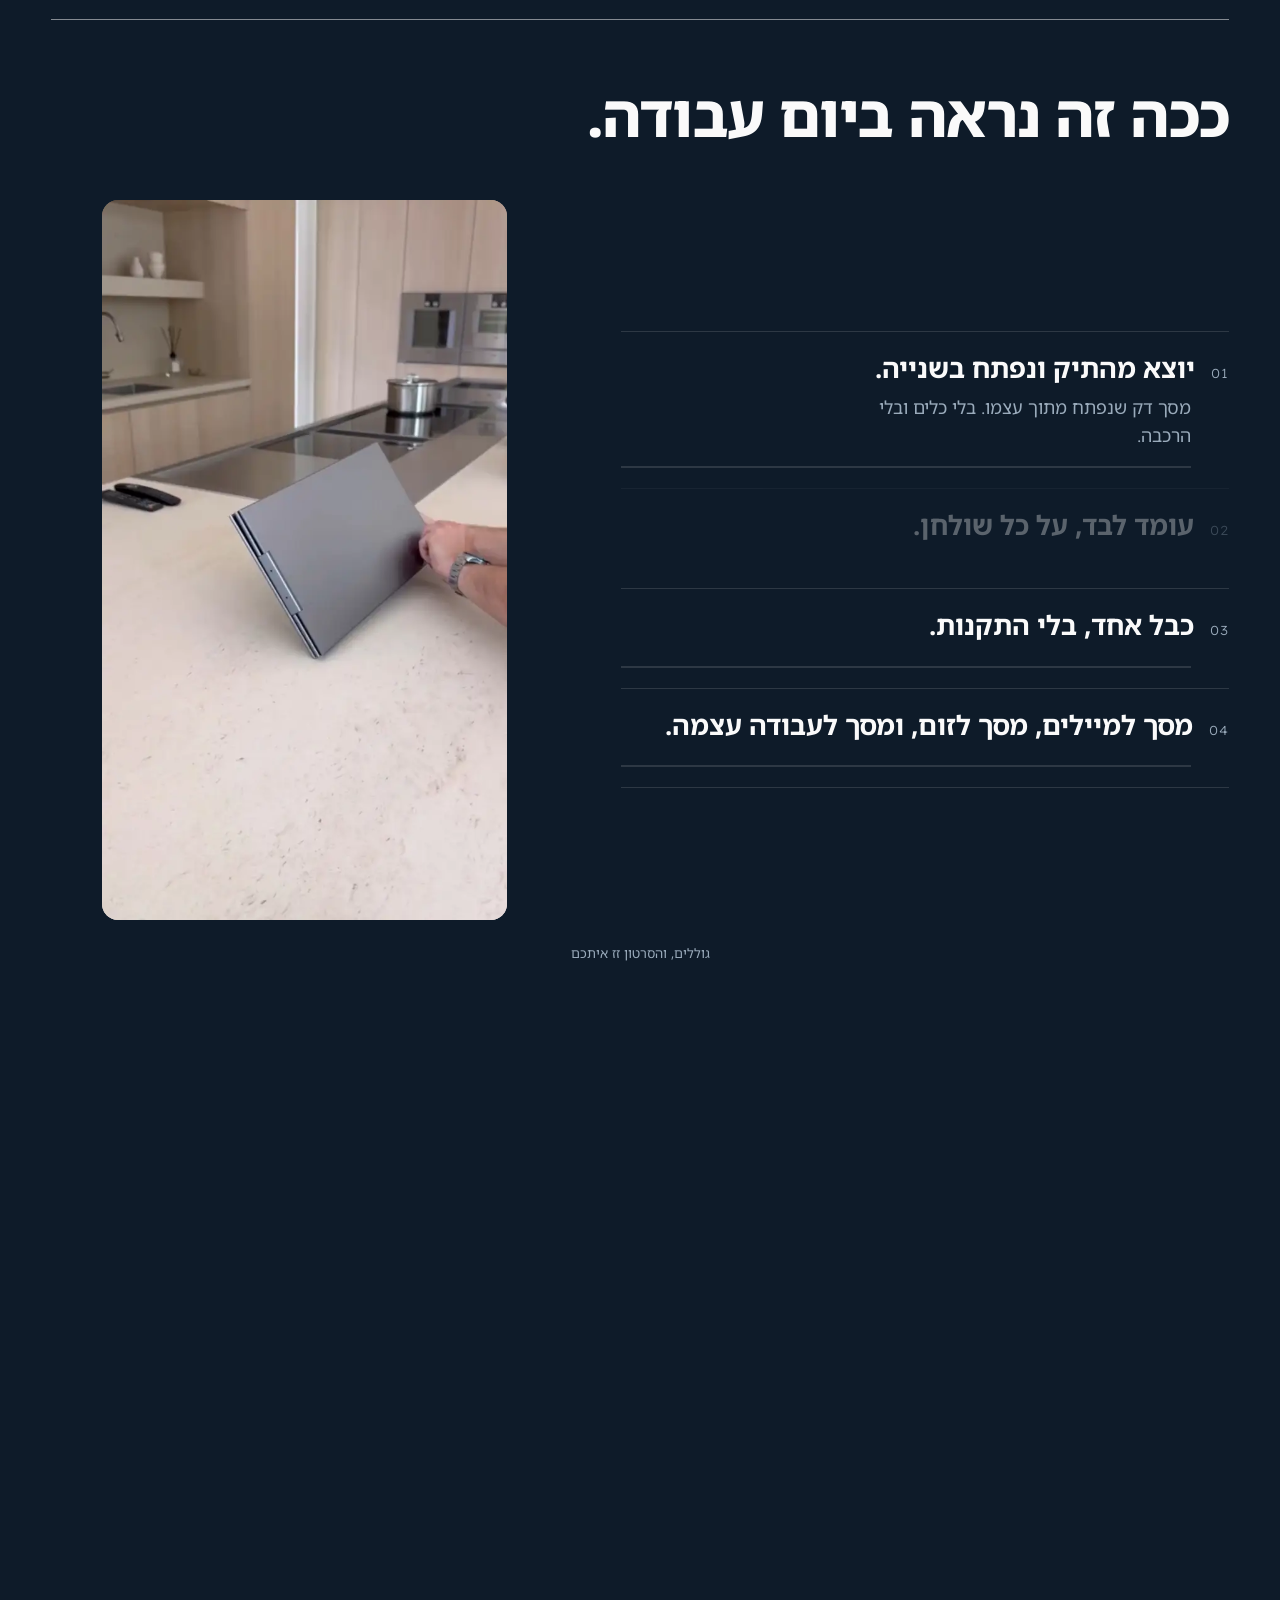
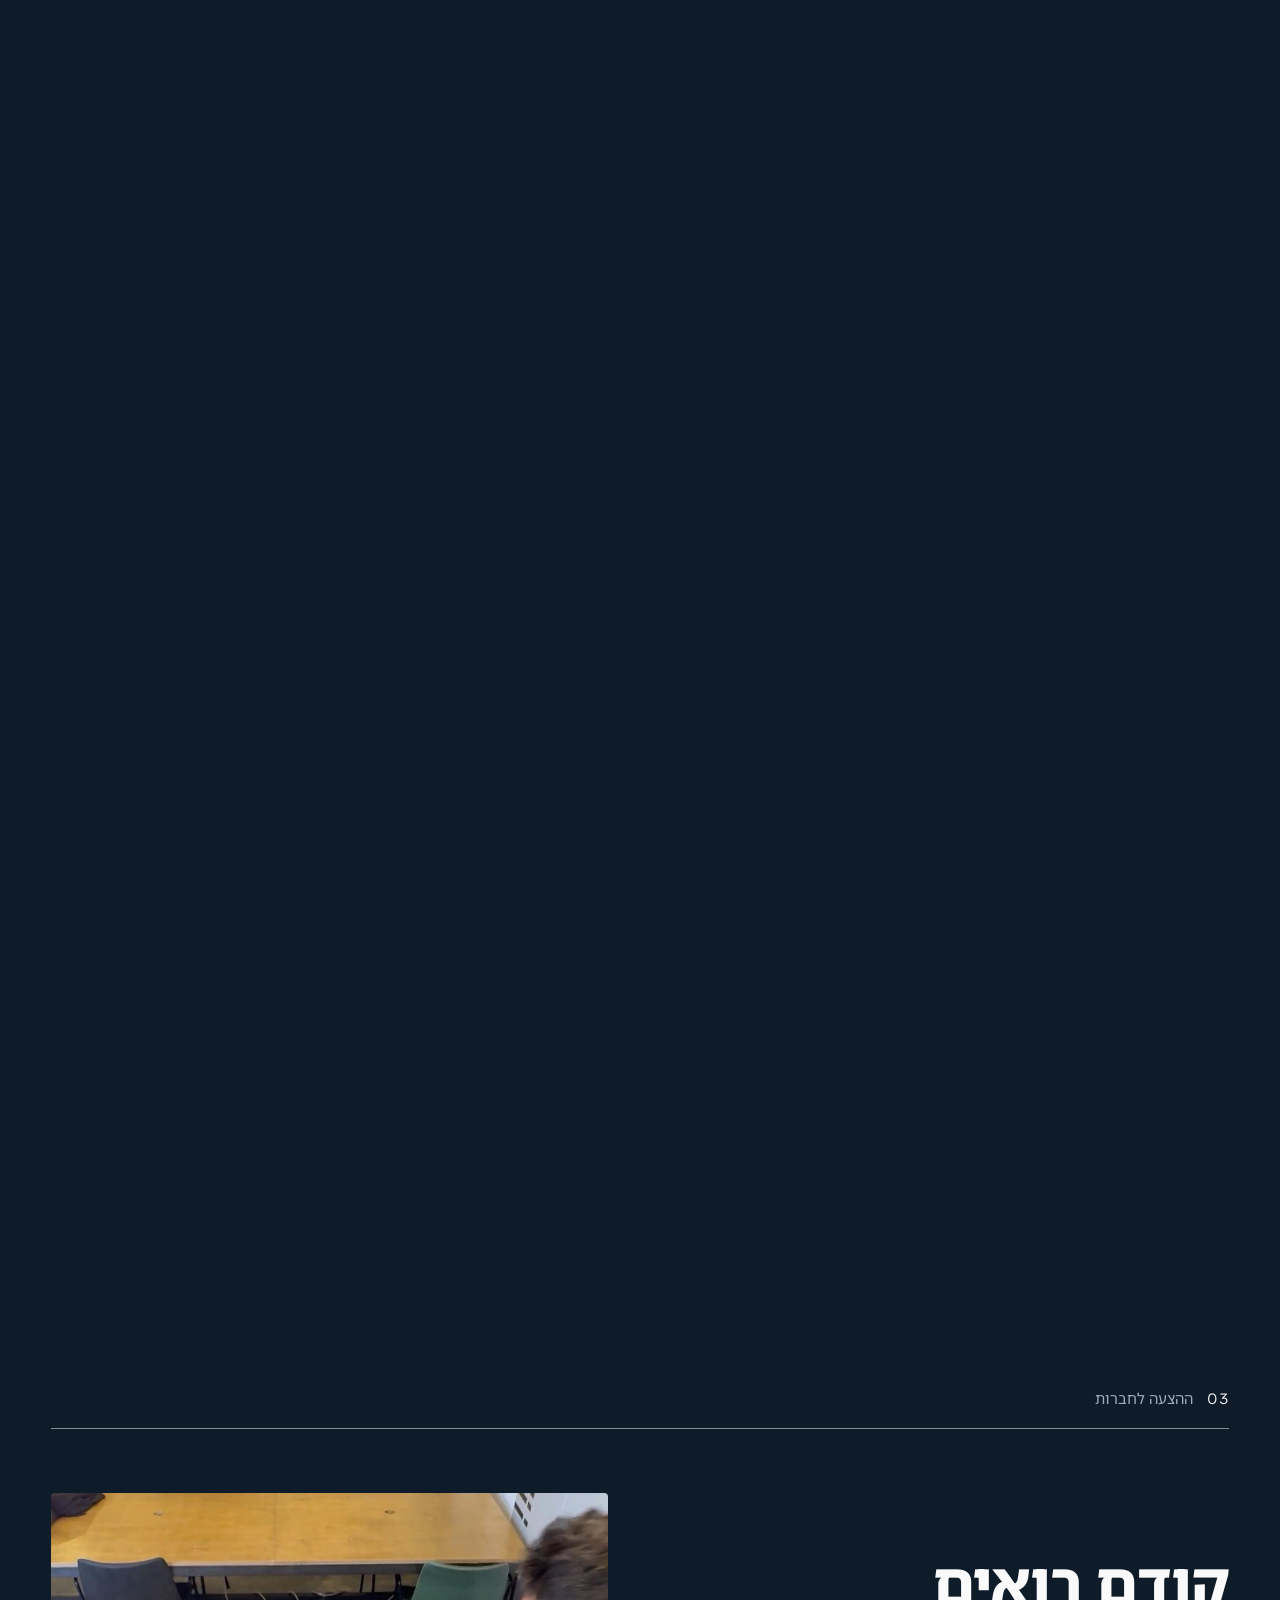
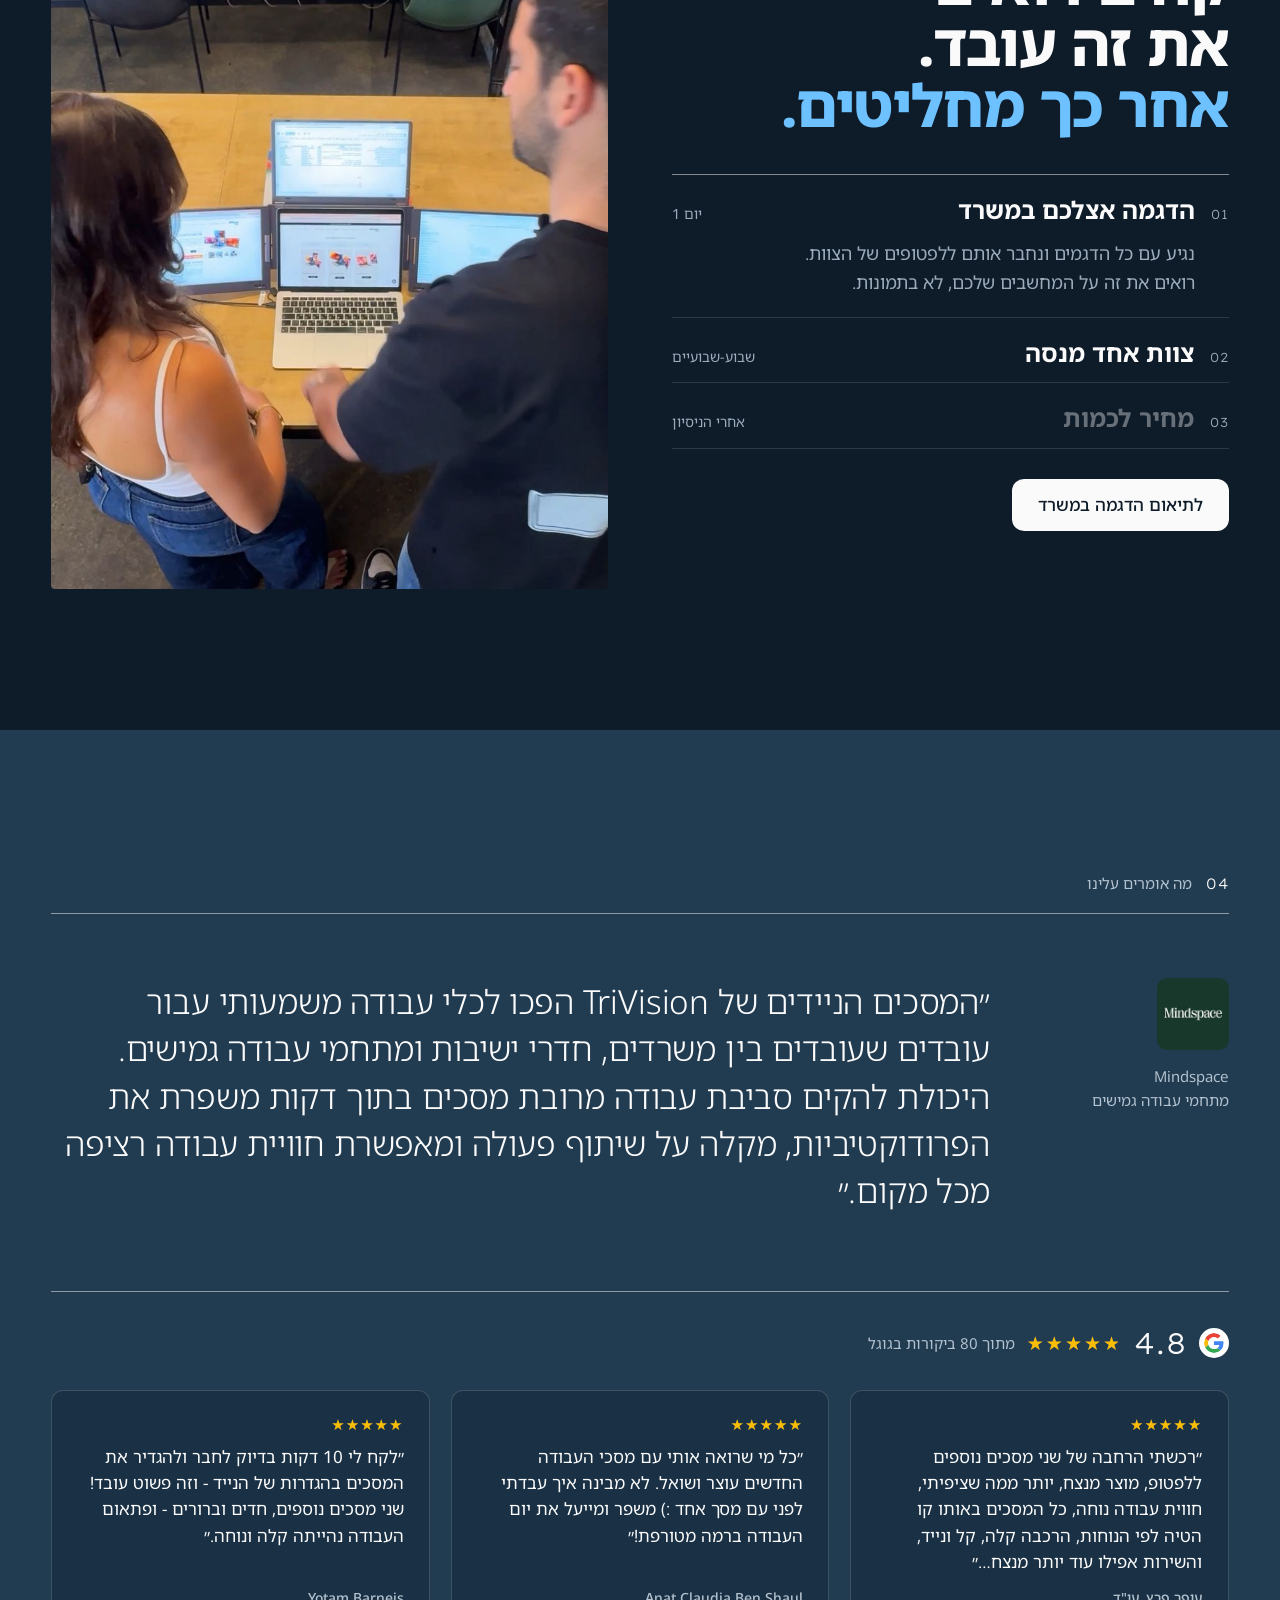
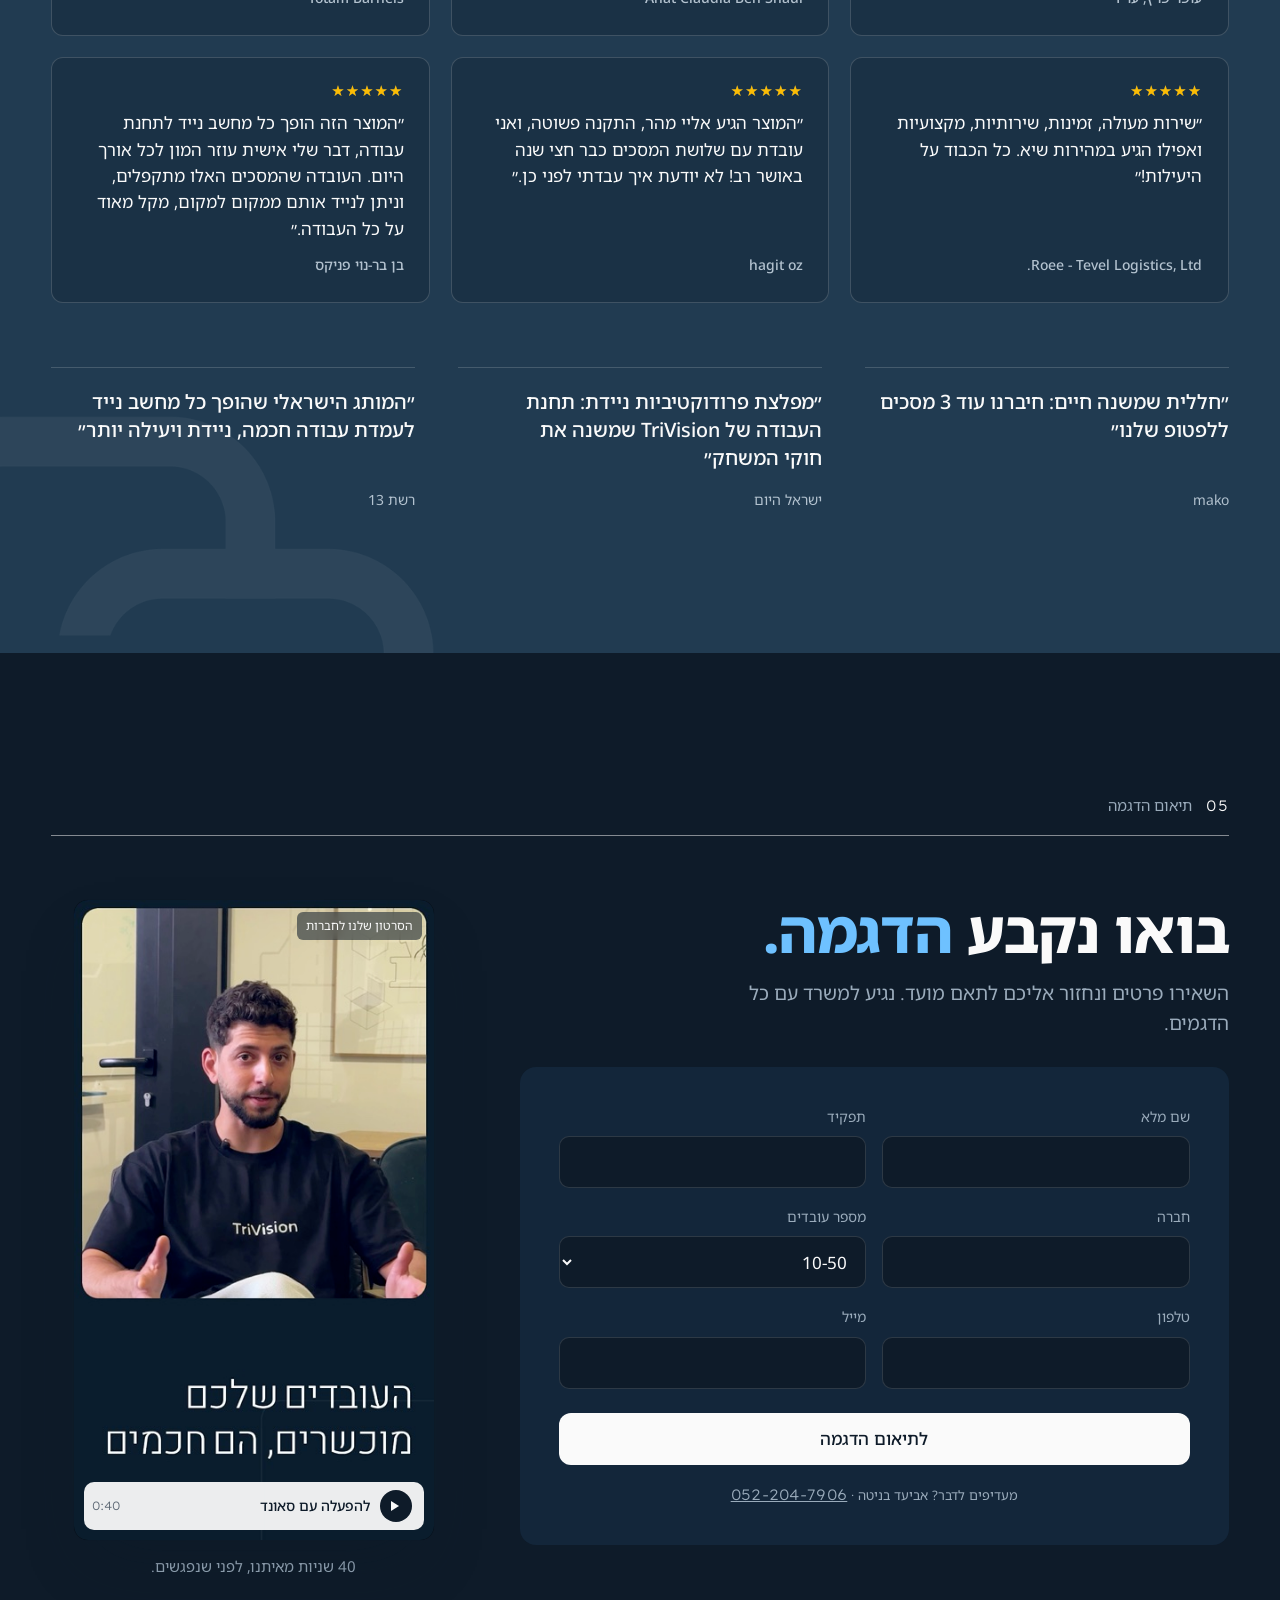
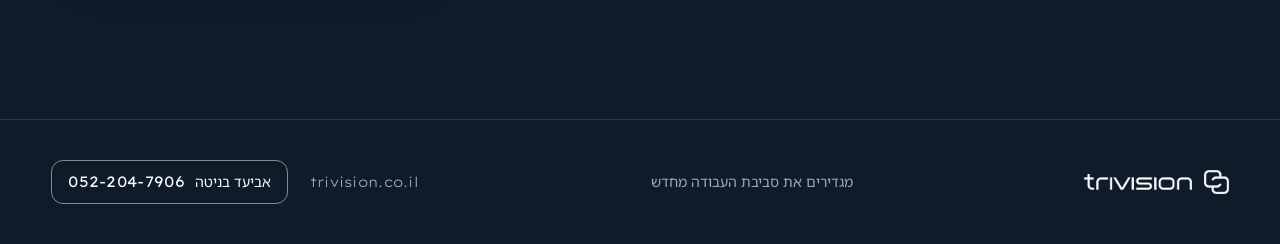
==== commit b29e8f1d: "Update the TriVision landing page (2026-11-05) Co-Authored-By: Claude Opus 5.5 <noreply@anthropic.co" ====
--- a/index.html
+++ b/index.html
@@ -27,7 +27,7 @@
       <div class="wrap hero3__grid">
         <div class="hero3__copy">
           <div class="hero3__eyebrow"><span>TriVision · מסכים ניידים לצוותים</span><span class="latin">FOR TEAMS &amp; OFFICES</span></div>
-          <h1>נגיע אליכם למשרד עם כל הדגמים.</h1>
+          <h1>נגיע אליכם למשרד <span class="shade">עם כל הדגמים.</span></h1>
           <p class="hero3__sub">מסכים ניידים שהופכים כל לפטופ לעמדה של שלושה מסכים. הצוות מנסה אותם על הלפטופים שלו, ומחליטים על כמות רק אחרי הניסיון.</p>
           <div class="cta-row"><a class="btn" href="#demo">לתיאום הדגמה במשרד</a><a class="link-more" href="#models">לראות את הדגמים <span aria-hidden="true">←</span></a></div>
         </div><div class="hero3__dev">
@@ -109,7 +109,7 @@
     <header class="sec__head"><span class="sec__num">03</span><span class="sec__label">ההצעה לחברות</span></header>
     <div class="offer3__grid">
       <div class="offer3__copy">
-        <h2 class="h2">קודם רואים את זה עובד.<br><span class="h2__shade">אחר כך מחליטים.</span></h2>
+        <h2 class="h2">קודם רואים את זה עובד.<br><span class="shade">אחר כך מחליטים.</span></h2>
         <ol class="stepper" data-stepper><li class="is-on"><button type="button" aria-expanded="true"><span class="n">01</span><span class="t">הדגמה אצלכם במשרד</span><span class="when">יום 1</span></button><div class="stepper__body"><p>נגיע עם כל הדגמים ונחבר אותם ללפטופים של הצוות. רואים את זה על המחשבים שלכם, לא בתמונות.</p></div><span class="stepper__bar"><i></i></span></li><li><button type="button" aria-expanded="false"><span class="n">02</span><span class="t">צוות אחד מנסה</span><span class="when">שבוע-שבועיים</span></button><div class="stepper__body"><p>נשאיר כמה מסכים לצוות אחד, כדי לראות איך זה עובד ביום עבודה רגיל.</p></div><span class="stepper__bar"><i></i></span></li><li><button type="button" aria-expanded="false"><span class="n">03</span><span class="t">מחיר לכמות</span><span class="when">אחרי הניסיון</span></button><div class="stepper__body"><p>נבנה הצעת מחיר לפי מספר העובדים והדגמים שבחרתם.</p></div><span class="stepper__bar"><i></i></span></li></ol>
         <a class="btn" href="#demo">לתיאום הדגמה במשרד</a>
       </div>
@@ -145,7 +145,7 @@
     <div class="demo3">
       <div>
         <div class="demo3__intro">
-          <h2 class="h2">בואו נקבע הדגמה.</h2>
+          <h2 class="h2">בואו נקבע <span class="shade">הדגמה.</span></h2>
           <p class="lede">השאירו פרטים ונחזור אליכם לתאם מועד. נגיע למשרד עם כל הדגמים.</p>
         </div>
         <form class="form" data-mock>
--- a/assets/css/night.css
+++ b/assets/css/night.css
@@ -136,5 +136,7 @@
   .hero3--c .hero3__grid { height: auto; gap: 28px; }
 }
 
-/* Aviad 2026-11-05: the second sentence of the offer heading in another shade */
-.h2__shade { color: var(--muted); }
+/* The heading accent, used on the three demo moments only: the hero promise, the offer and the form
+   (Aviad and Noam 2026-11-05). The brand book has no accent, so this is a light tint of the brand
+   navy's own hue: 8.9:1 on the page background. Keep it rare, or nothing stands out. */
+.shade { color: #6ec1ff; }
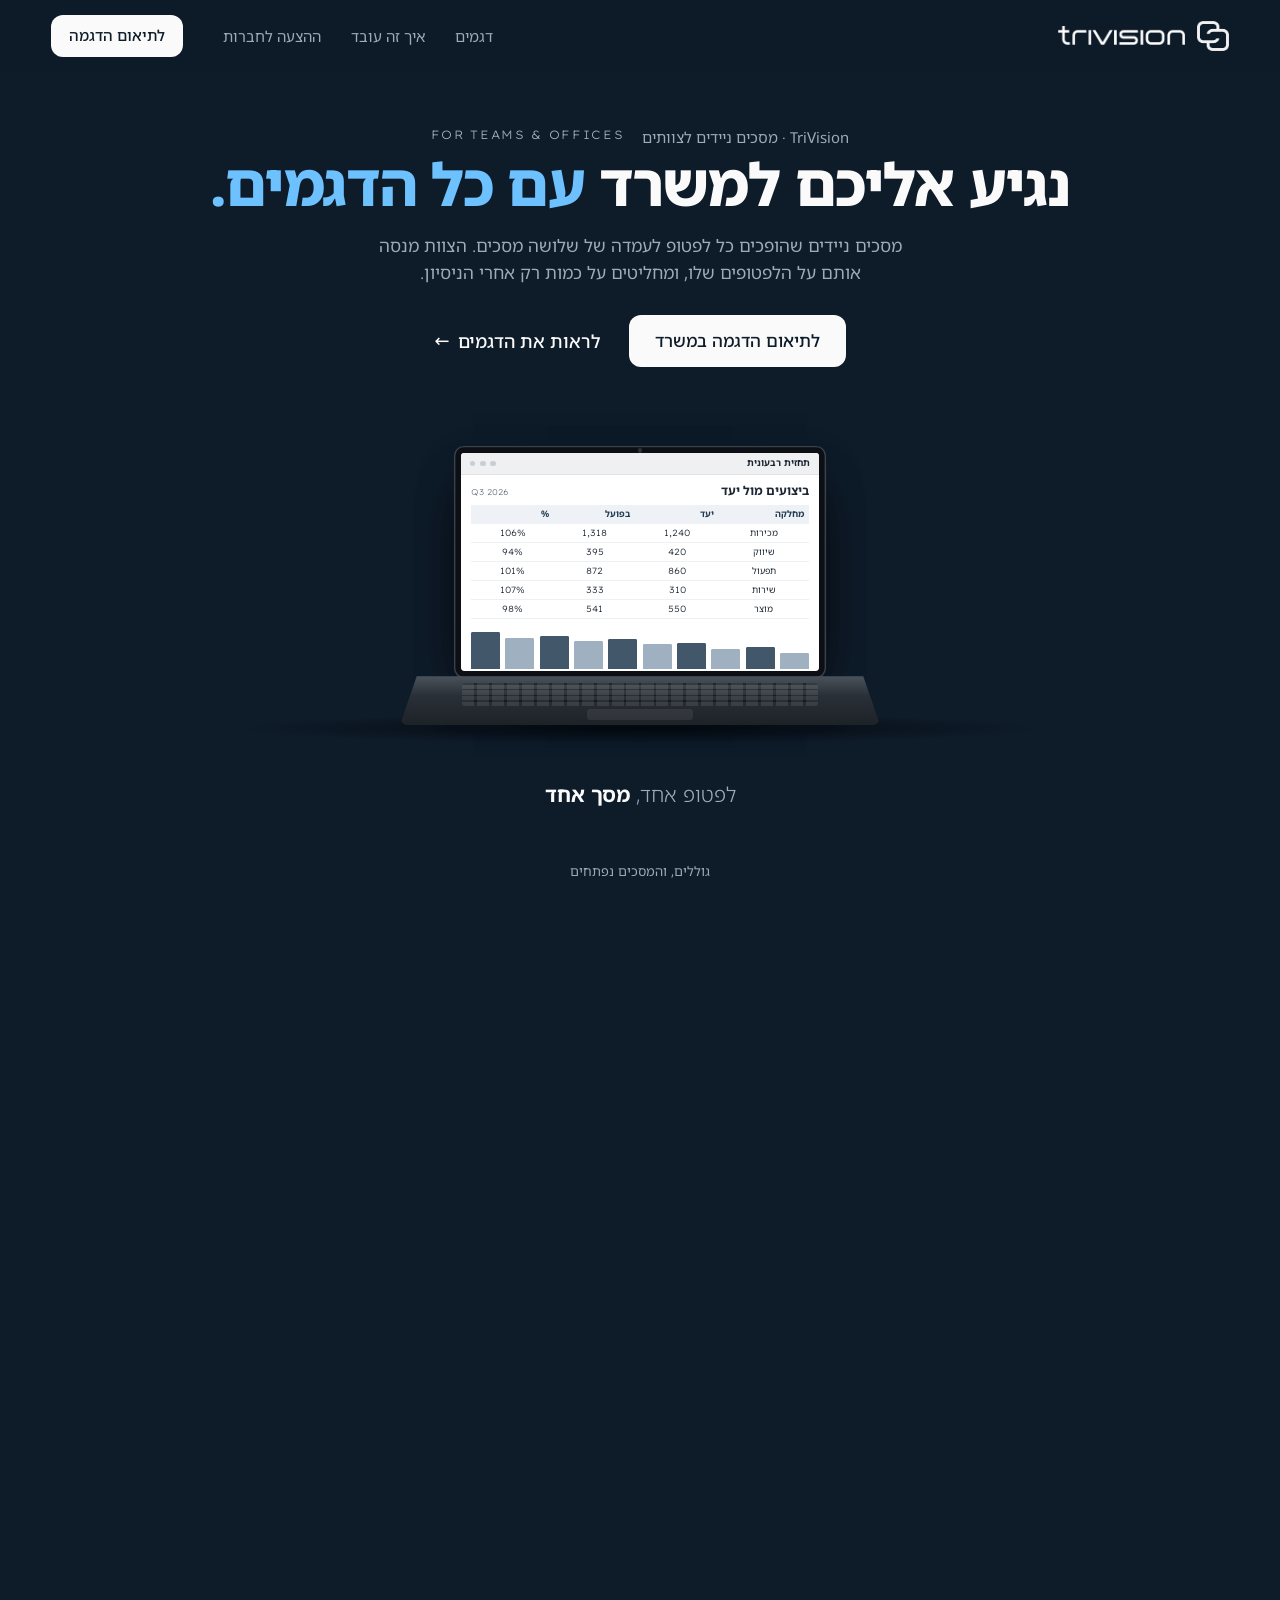
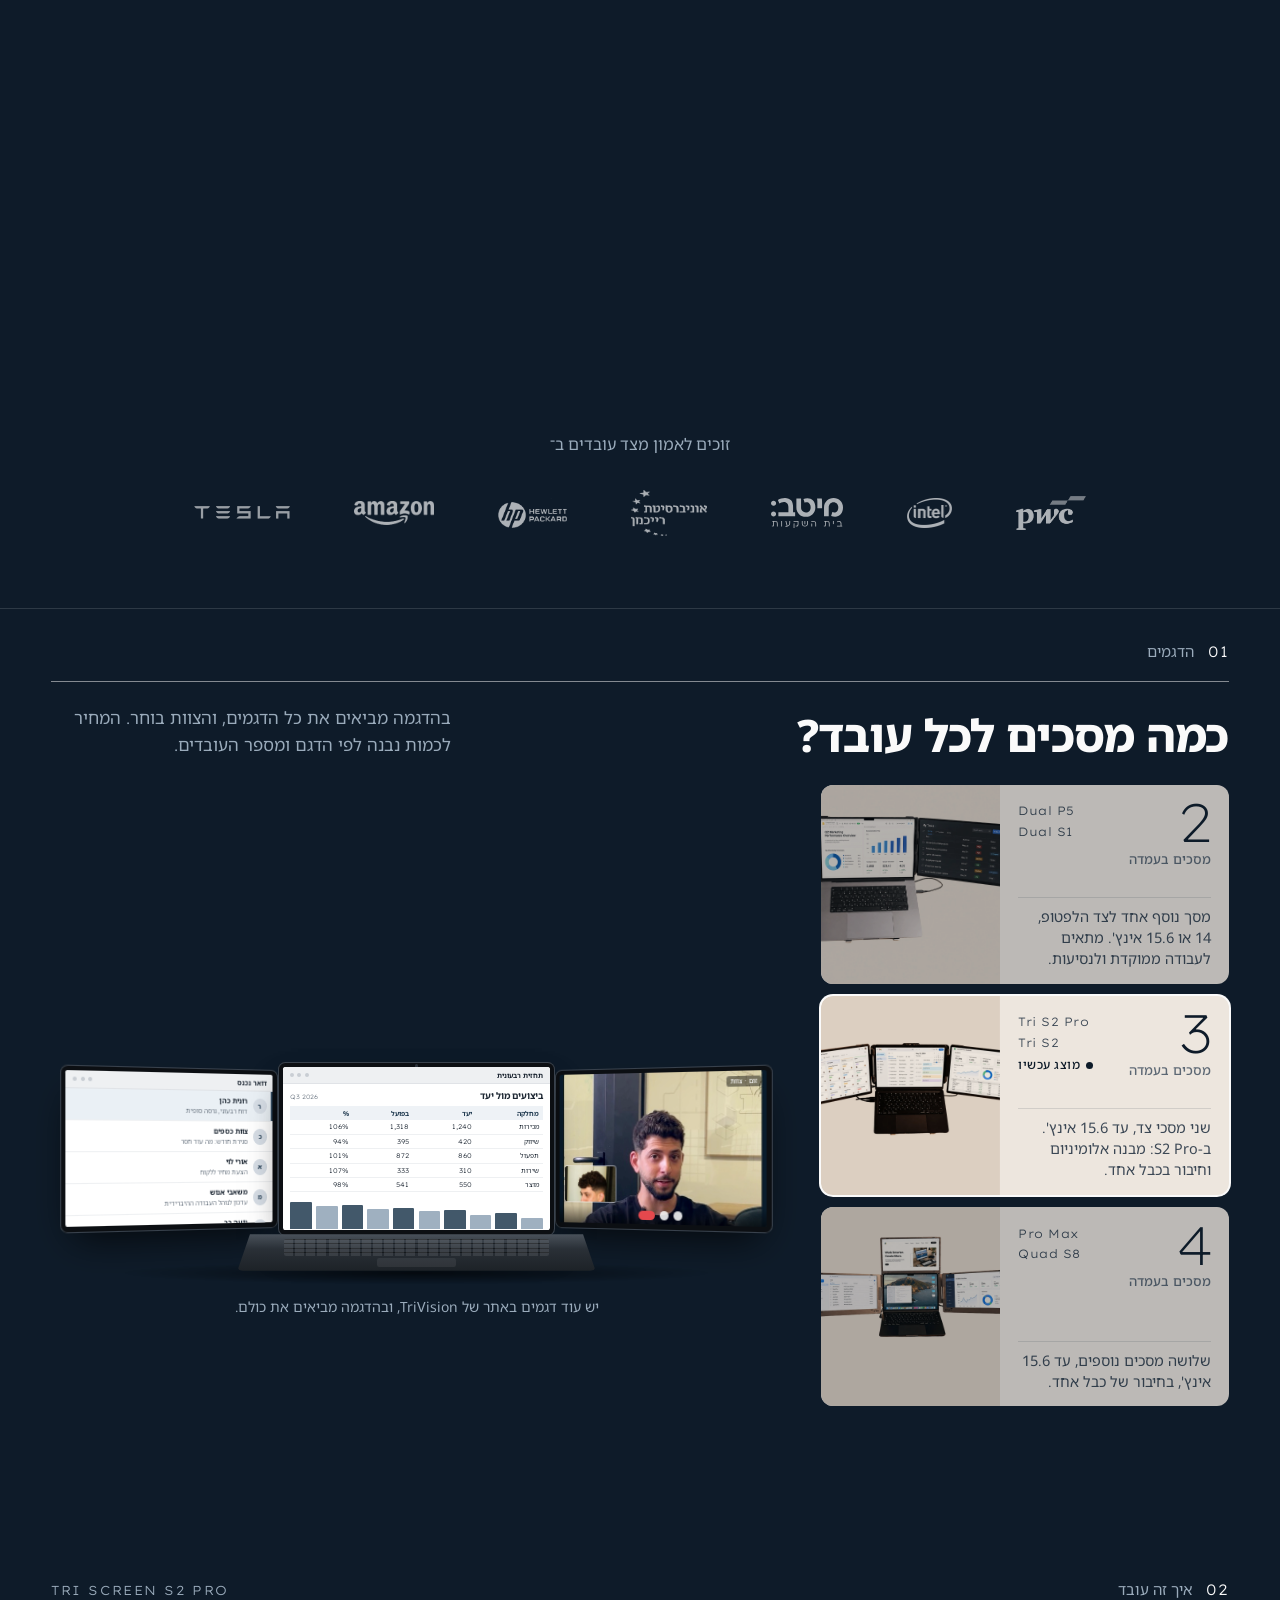
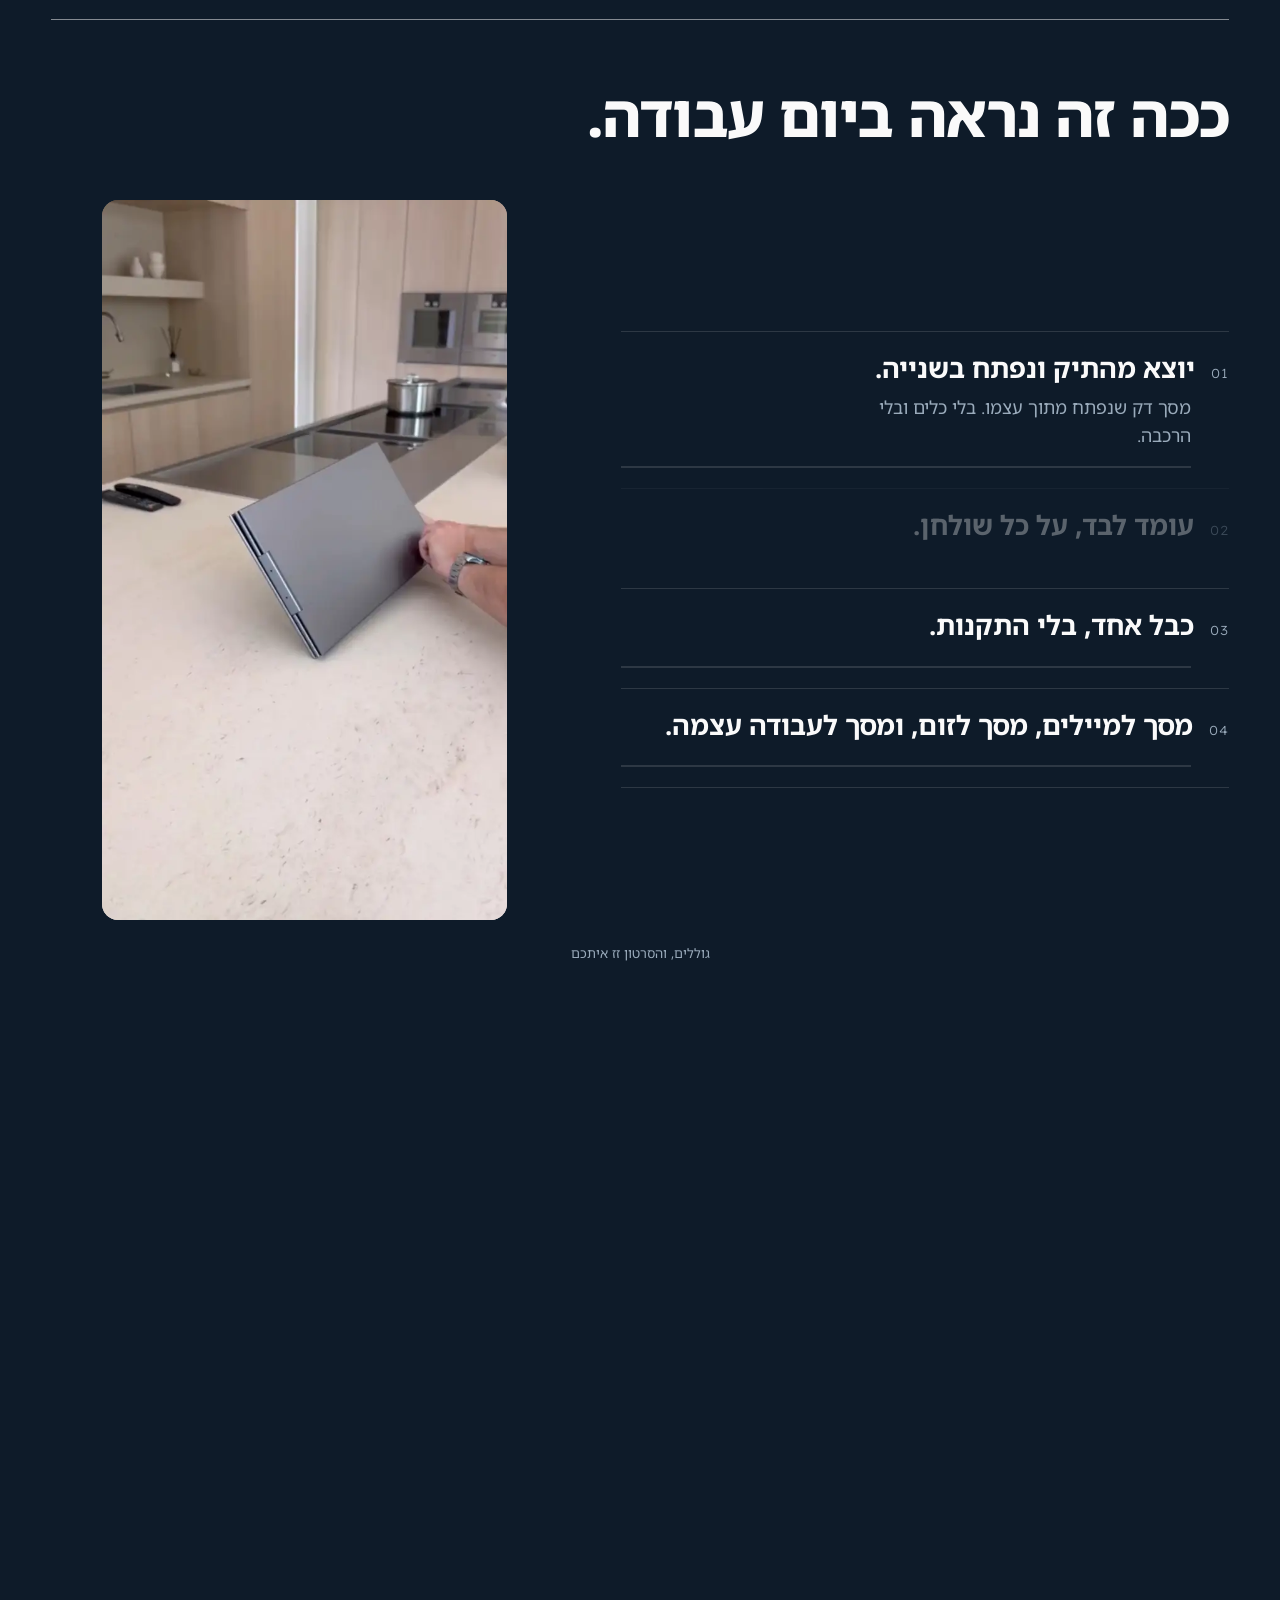
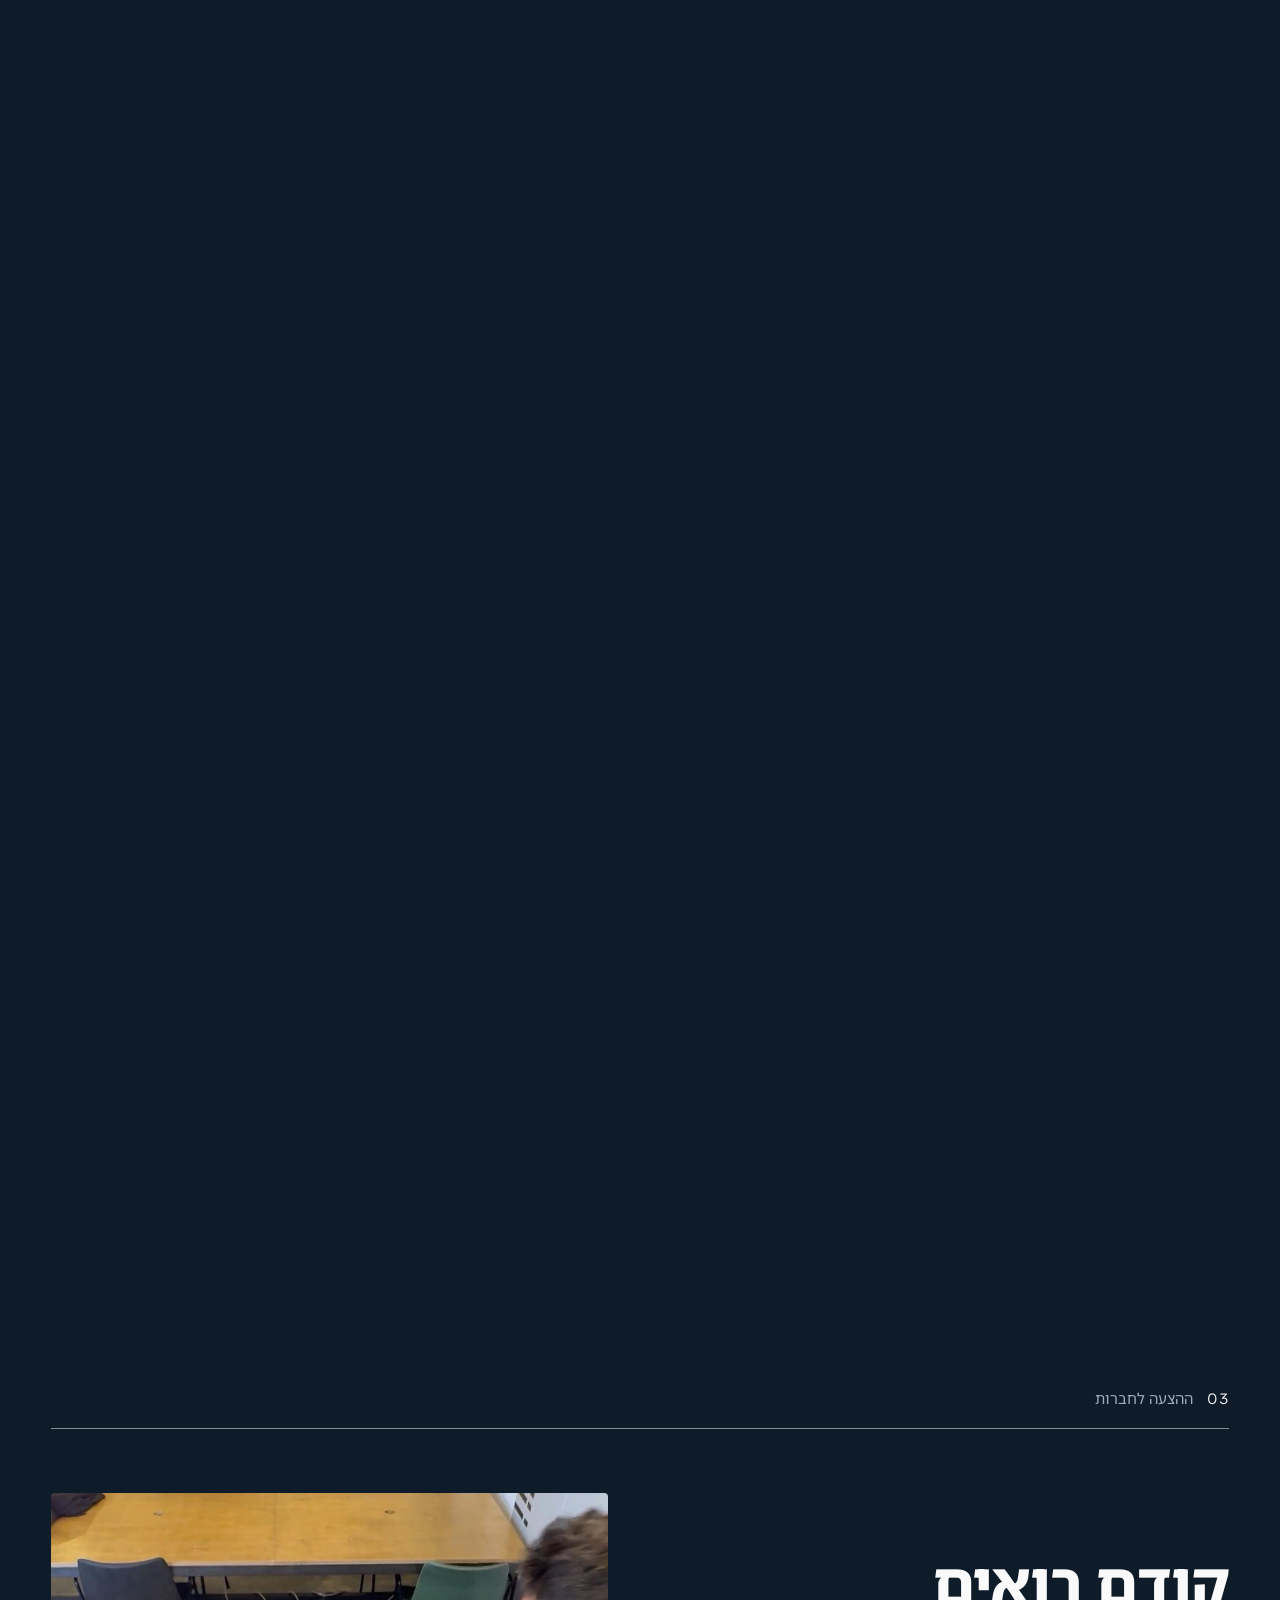
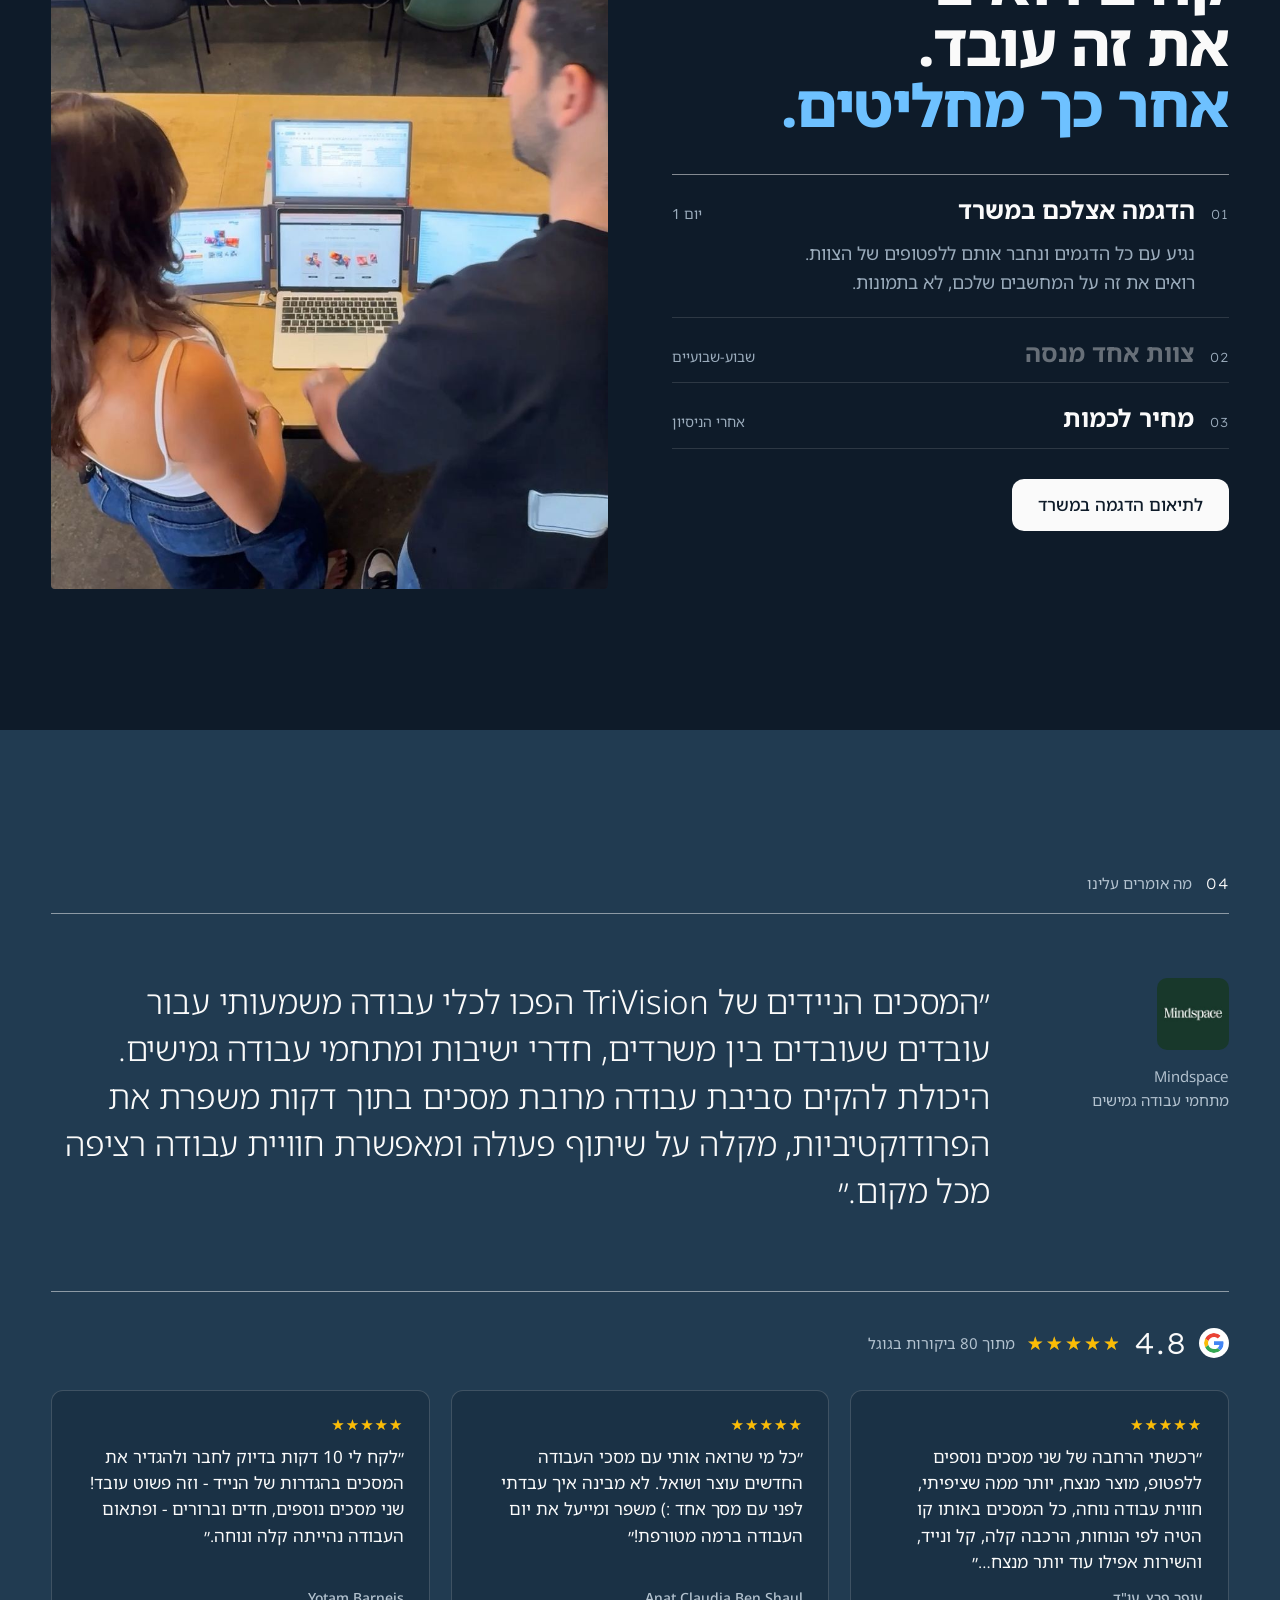
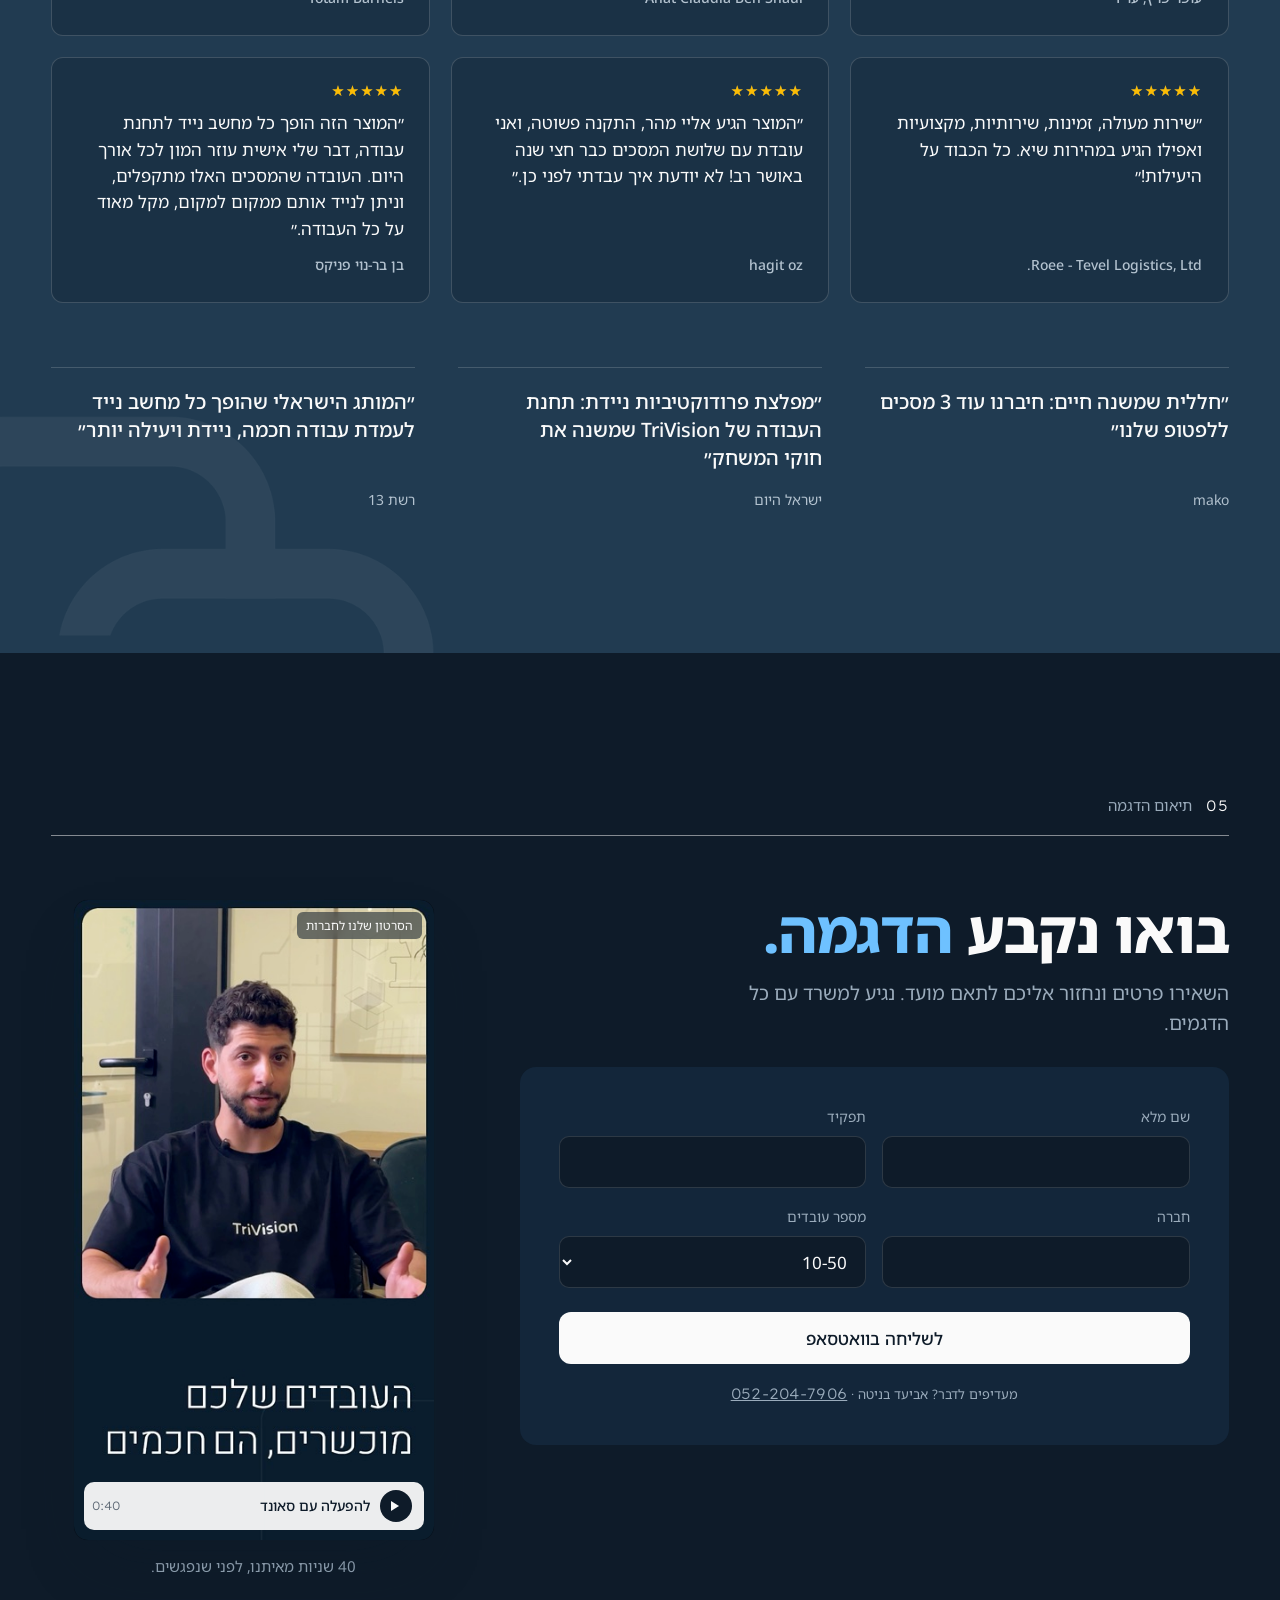
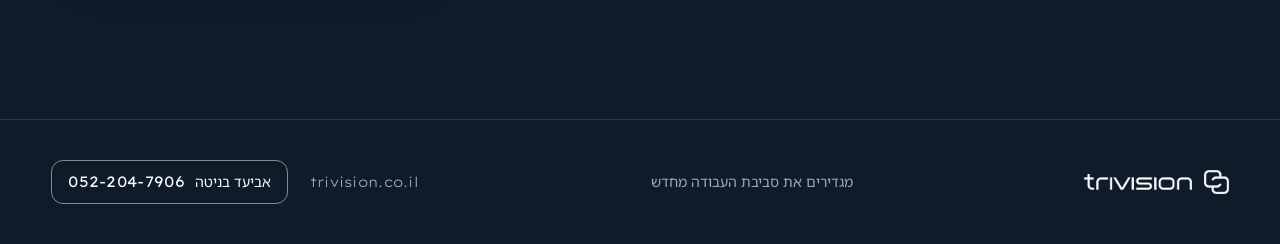
==== commit 8d683dd5: "Update the TriVision landing page (2026-11-06) Co-Authored-By: Claude Opus 5.5 <noreply@anthropic.co" ====
--- a/index.html
+++ b/index.html
@@ -122,6 +122,7 @@
   <img class="tone-mark" src="assets/brand/icon-white.png" alt="" aria-hidden="true">
   <div class="wrap">
     <header class="sec__head"><span class="sec__num">04</span><span class="sec__label">מה אומרים עלינו</span></header>
+    
     <div class="quote">
       <div class="quote__who"><img src="assets/img/mindspace.jpg" alt="Mindspace" loading="lazy"><span>Mindspace<br>מתחמי עבודה גמישים</span></div>
       <blockquote><p>״המסכים הניידים של TriVision הפכו לכלי עבודה משמעותי עבור עובדים שעובדים בין משרדים, חדרי ישיבות ומתחמי עבודה גמישים. היכולת להקים סביבת עבודה מרובת מסכים בתוך דקות משפרת את הפרודוקטיביות, מקלה על שיתוף פעולה ומאפשרת חוויית עבודה רציפה מכל מקום.״</p></blockquote>
@@ -148,15 +149,13 @@
           <h2 class="h2">בואו נקבע <span class="shade">הדגמה.</span></h2>
           <p class="lede">השאירו פרטים ונחזור אליכם לתאם מועד. נגיע למשרד עם כל הדגמים.</p>
         </div>
-        <form class="form" data-mock>
+        <form class="form" data-wa="972522047906" data-source="root" action="https://wa.me/972522047906">
           <label>שם מלא<input name="name" autocomplete="name" required></label>
           <label>תפקיד<input name="role" autocomplete="organization-title"></label>
           <label>חברה<input name="company" autocomplete="organization" required></label>
           <label>מספר עובדים<select name="size"><option>10-50</option><option>51-200</option><option>201-500</option><option>500+</option></select></label>
-          <label>טלפון<input type="tel" name="phone" autocomplete="tel" required></label>
-          <label>מייל<input type="email" name="email" autocomplete="email"></label>
-          <button class="btn" type="submit">לתיאום הדגמה</button>
-          <p class="form__ok" role="status">תודה, קיבלנו. (במוקאפ הזה הטופס לא שולח פרטים.)</p>
+          <button class="btn" type="submit">לשליחה בוואטסאפ</button>
+          <p class="form__ok" role="status">פותחים וואטסאפ עם ההודעה מוכנה. אם לא נפתח, <a class="form__go" href="https://wa.me/972522047906" rel="noopener">לחצו כאן</a>.</p>
           <p class="form__note">מעדיפים לדבר? אביעד בניטה · <a href="tel:+972522047906" class="latin" dir="ltr">052-204-7906</a></p>
         </form>
       </div>
--- a/assets/css/night.css
+++ b/assets/css/night.css
@@ -47,7 +47,7 @@
 .ftr__tel { display: inline-flex; align-items: center; gap: 10px; min-height: 44px; padding: 0 16px; border: 1px solid var(--rule-strong); border-radius: var(--radius); color: var(--ink); text-decoration: none; transition: background-color .2s, color .2s; }
 .ftr__tel:hover { background: var(--ink); color: var(--paper); }
 .ftr__tel span { font-size: 14px; }
-.ftr__tel b { font-size: 15px; font-weight: 400; letter-spacing: .02em; }
+.ftr__tel b { font-size: 15px; font-weight: 400; letter-spacing: .02em; white-space: nowrap; }
 
 /* ---------- header: solid enough that nothing reads through it ---------- */
 .hdr { background: rgb(14 27 41 / .97); }
@@ -140,3 +140,11 @@
    (Aviad and Noam 2026-11-05). The brand book has no accent, so this is a light tint of the brand
    navy's own hue: 8.9:1 on the page background. Keep it rare, or nothing stands out. */
 .shade { color: #6ec1ff; }
+
+/* ---------- ICP pages: proof line above the quote (empty on the root, then not rendered) ---------- */
+.proofline { max-width: 62ch; margin-bottom: clamp(28px, 4vw, 48px); }
+.proofline h3 { font: 700 clamp(22px, 2.2vw, 30px)/1.3 var(--he); letter-spacing: -0.01em; text-wrap: balance; }
+.proofline p { margin-top: 10px; font-size: 17px; line-height: 1.55; opacity: .86; text-wrap: pretty; }
+
+/* ---------- form: opens WhatsApp with the message ready, no server ---------- */
+.form__ok a { color: inherit; text-decoration: underline; text-underline-offset: 3px; font-weight: 700; }
